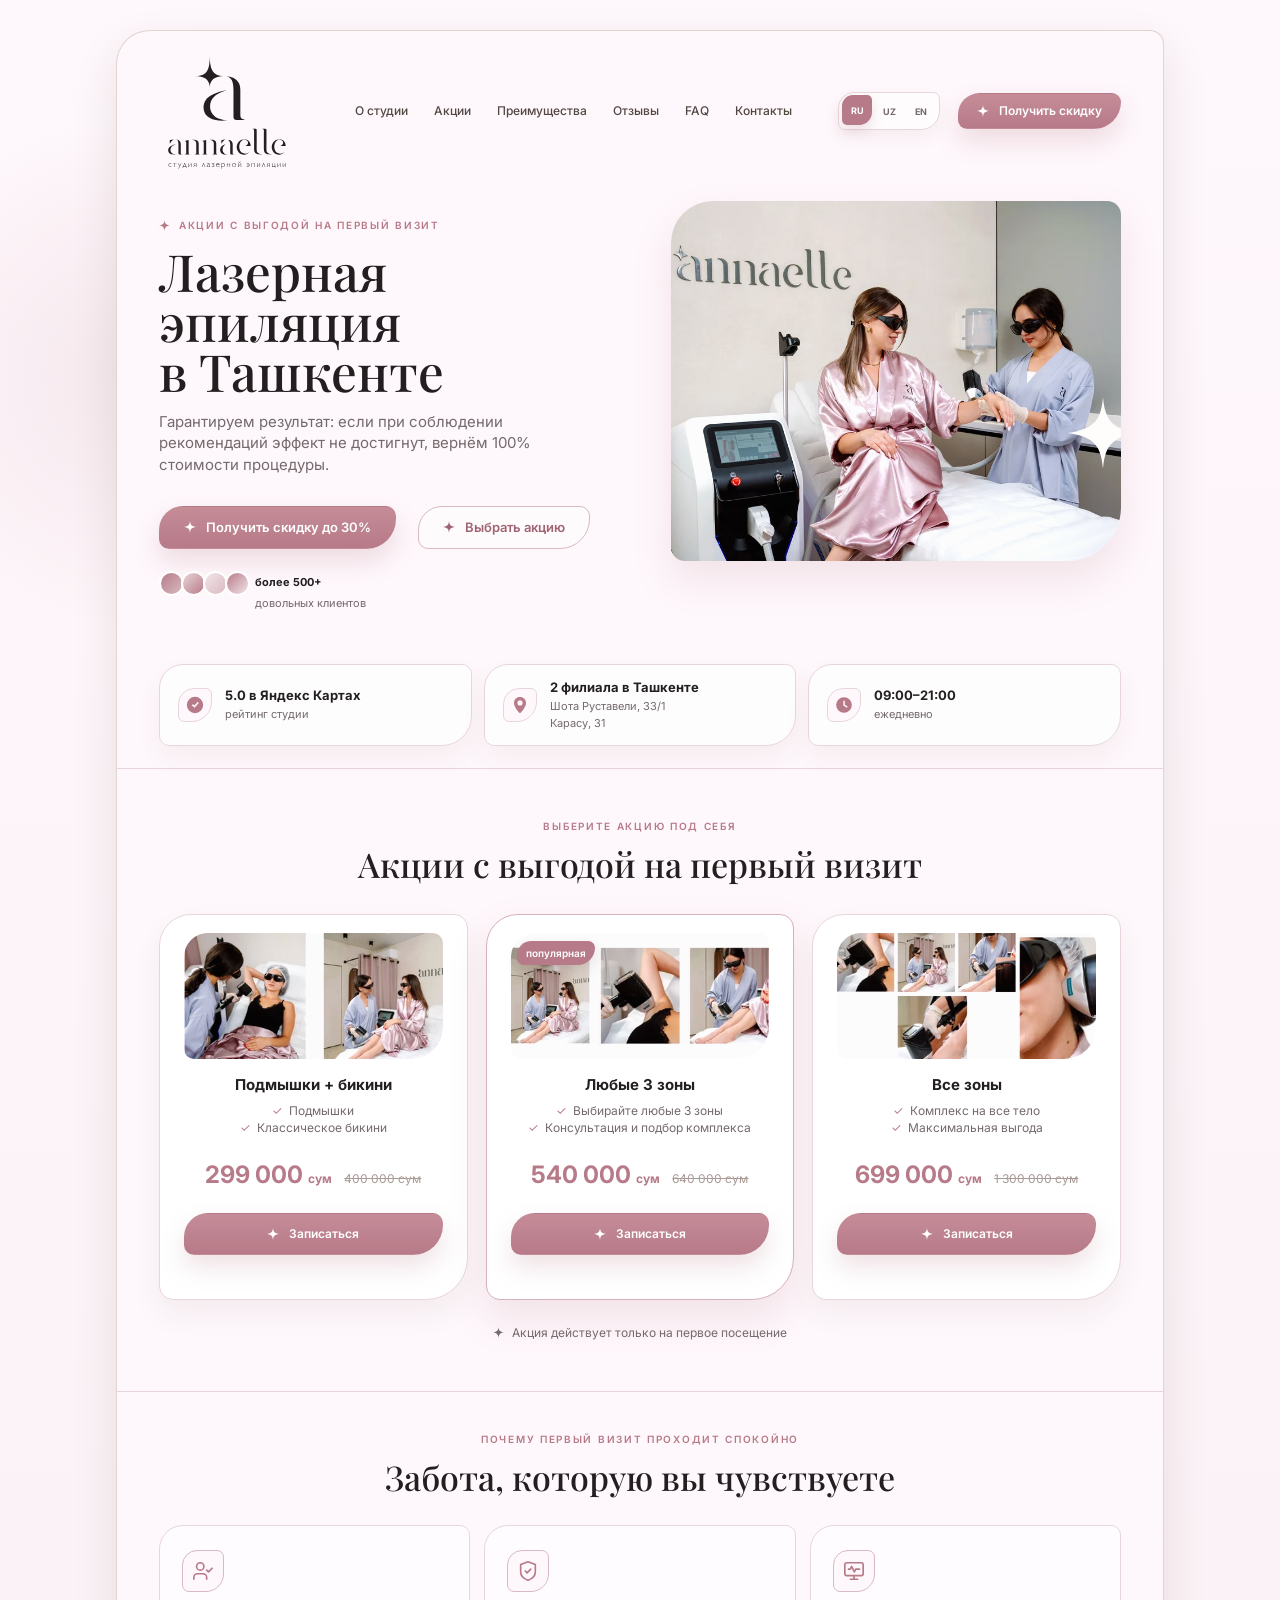
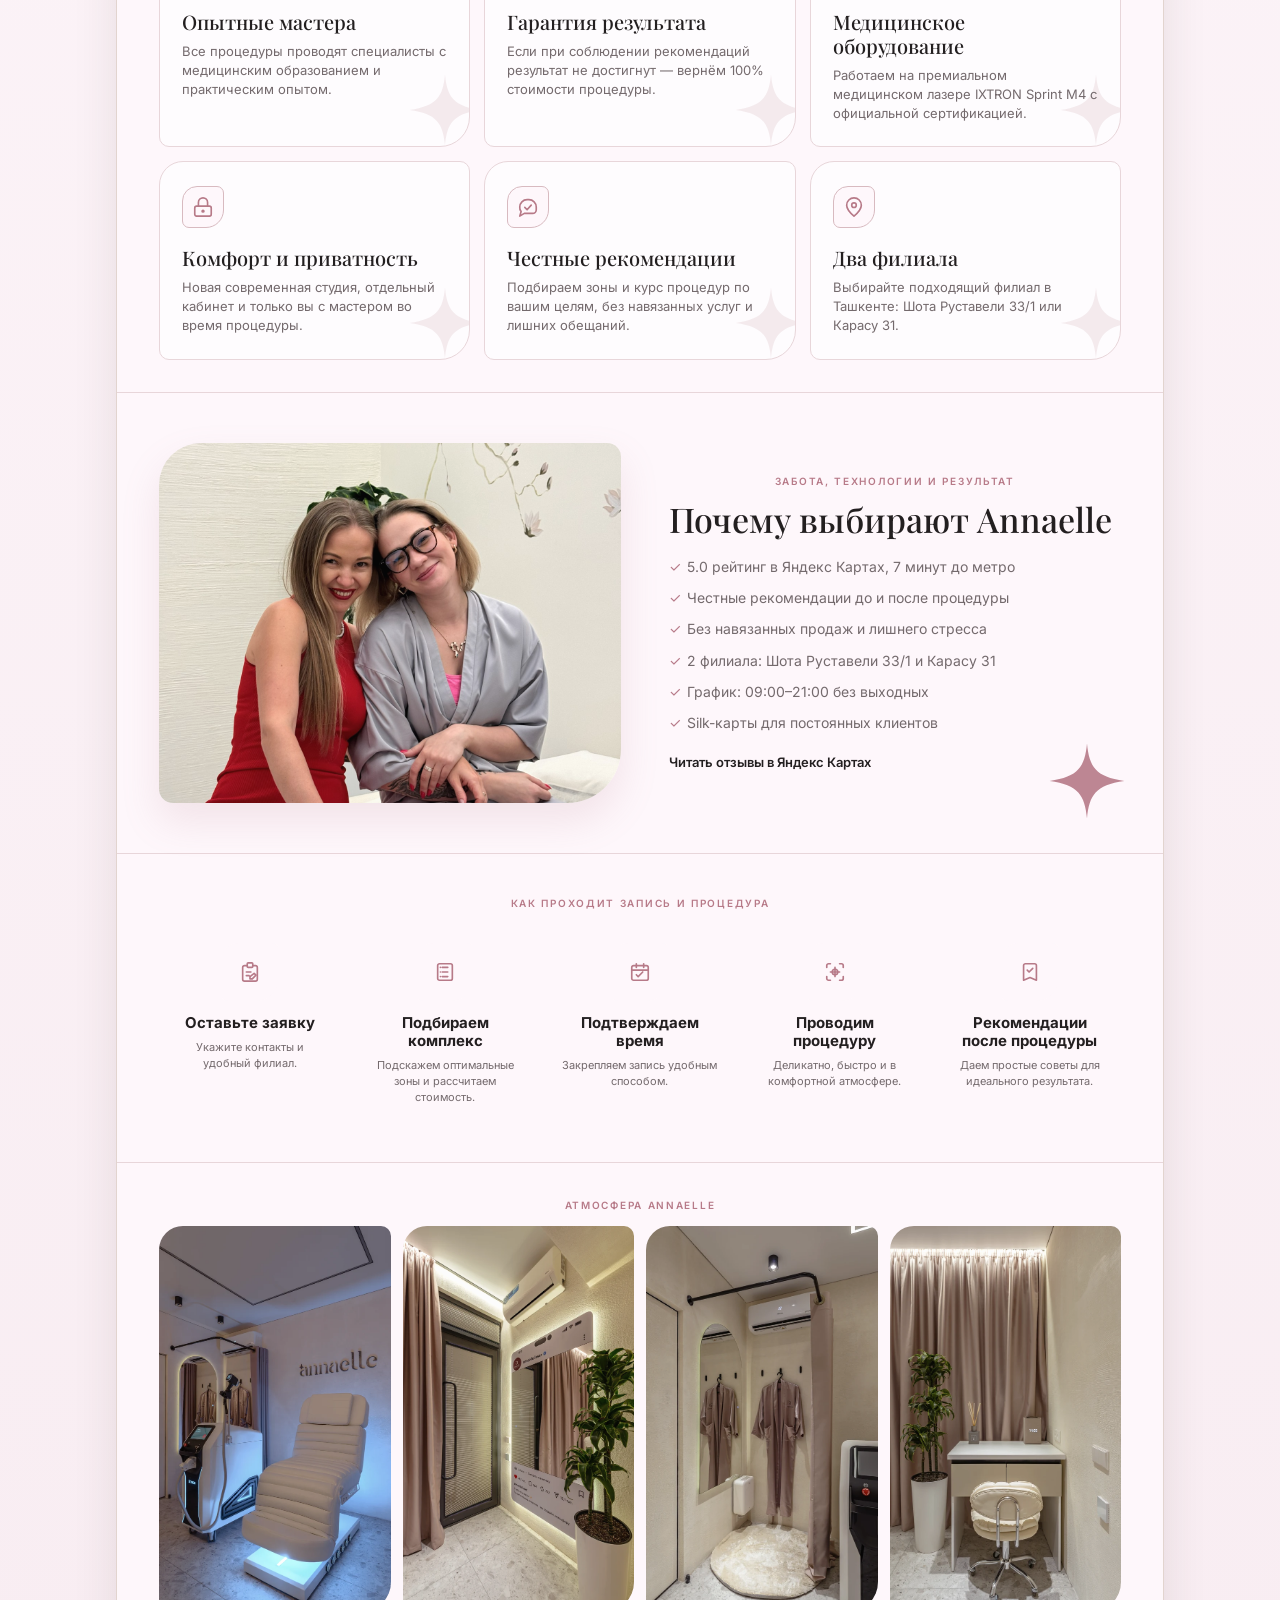
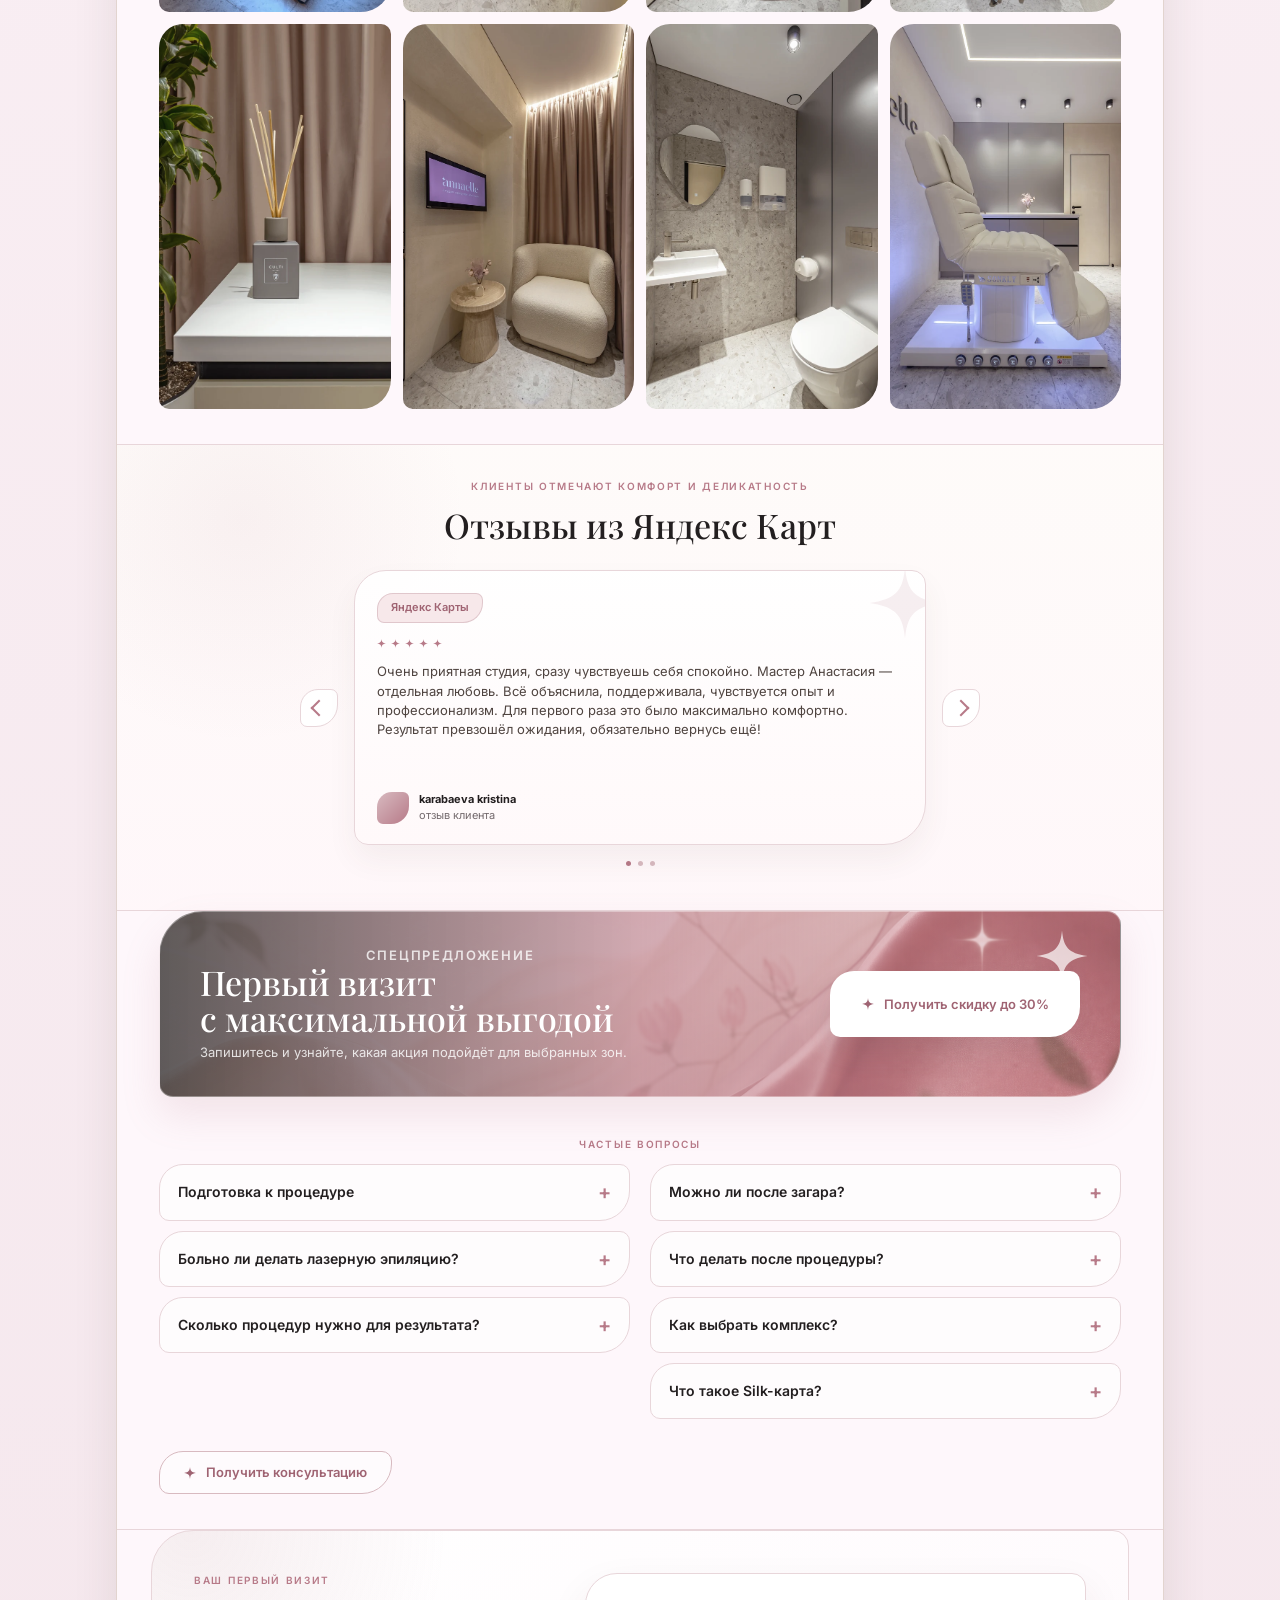
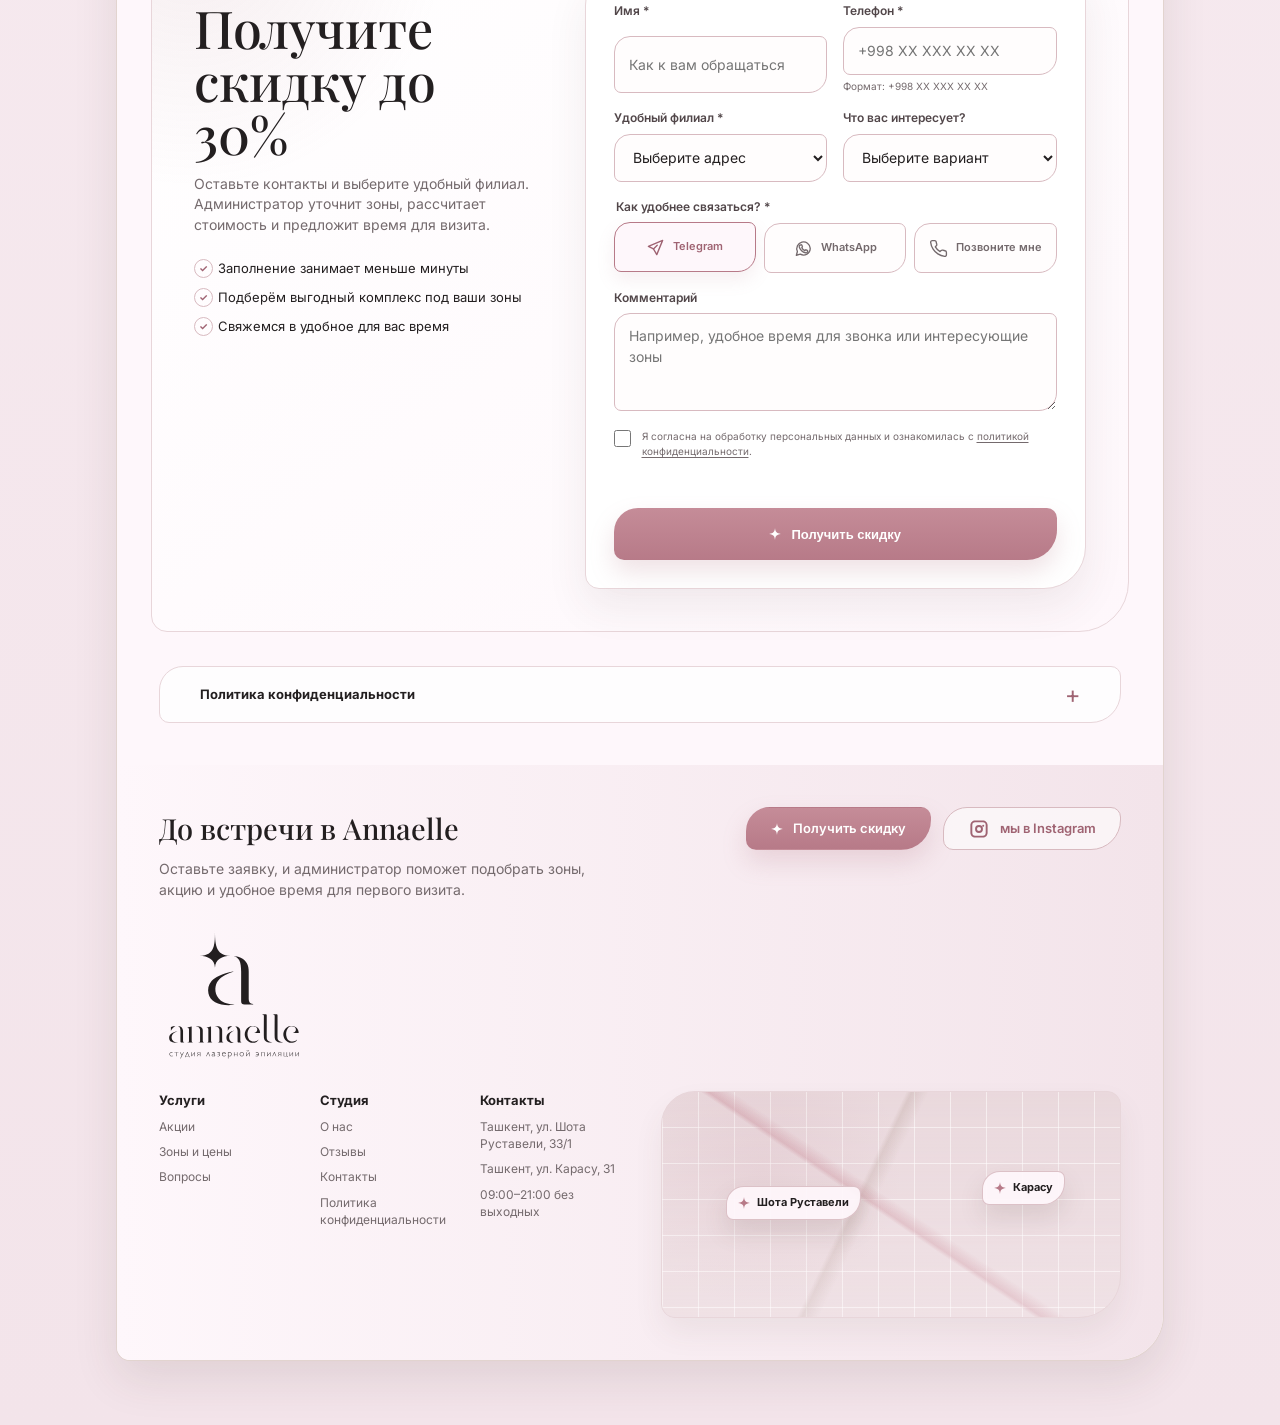
==== index.html @ 5e540bae "Prepare lead form and Meta Pixel integration" ====
<!doctype html>
<html lang="ru">
<head>
  <meta charset="utf-8">
  <meta name="viewport" content="width=device-width, initial-scale=1">
  <title>Лазерная эпиляция в Ташкенте - студия Annaelle</title>
  <meta name="description" content="Лазерная эпиляция в Ташкенте в студии Annaelle. Два филиала, медицинское оборудование, гарантия результата и скидка до 30% на первый визит.">
  <meta name="robots" content="index, follow, max-image-preview:large">
  <meta name="theme-color" content="#fef7fb">
  <link rel="canonical" href="https://annaelle.uz/main">
  <meta property="og:type" content="website">
  <meta property="og:locale" content="ru_RU">
  <meta property="og:site_name" content="Annaelle">
  <meta property="og:title" content="Лазерная эпиляция в Ташкенте - Annaelle">
  <meta property="og:description" content="Студия лазерной эпиляции с гарантией результата. Скидка до 30% на первый визит, два филиала в Ташкенте.">
  <meta property="og:url" content="https://annaelle.uz/main">
  <meta property="og:image" content="https://efilym89.github.io/MGLending/annaelle-work/assets/hero-main-1800.webp">
  <meta name="twitter:card" content="summary_large_image">
  <meta name="twitter:title" content="Лазерная эпиляция в Ташкенте - Annaelle">
  <meta name="twitter:description" content="Скидка до 30% на первый визит в студию Annaelle.">
  <meta name="twitter:image" content="https://efilym89.github.io/MGLending/annaelle-work/assets/hero-main-1800.webp">
  <link rel="icon" href="images/annaelle-logo-brand.png" type="image/png">
  <link rel="preconnect" href="https://fonts.googleapis.com">
  <link rel="preconnect" href="https://fonts.gstatic.com" crossorigin>
  <link rel="preload" href="annaelle-work/assets/hero-main-960.webp" as="image" type="image/webp" fetchpriority="high">
  <link href="https://fonts.googleapis.com/css2?family=Inter:wght@400;500;600;700&family=Playfair+Display:wght@500;600&display=swap" rel="stylesheet">
  <link rel="stylesheet" href="styles.css?v=8">
  <script type="application/ld+json">
  {
    "@context": "https://schema.org",
    "@type": "BeautySalon",
    "name": "Annaelle",
    "url": "https://annaelle.uz/main",
    "image": "https://efilym89.github.io/MGLending/annaelle-work/assets/hero-main-1800.webp",
    "description": "Студия лазерной эпиляции в Ташкенте",
    "priceRange": "299000-699000 UZS",
    "sameAs": [
      "https://www.instagram.com/annaelle.laser",
      "https://yandex.ru/maps/org/annaelle/238400073401/"
    ],
    "department": [
      {
        "@type": "BeautySalon",
        "name": "Annaelle - Шота Руставели",
        "address": {
          "@type": "PostalAddress",
          "streetAddress": "ул. Шота Руставели, 33/1",
          "addressLocality": "Ташкент",
          "addressCountry": "UZ"
        },
        "openingHours": "Mo-Su 09:00-21:00"
      },
      {
        "@type": "BeautySalon",
        "name": "Annaelle - Карасу",
        "address": {
          "@type": "PostalAddress",
          "streetAddress": "ул. Карасу, 31",
          "addressLocality": "Ташкент",
          "addressCountry": "UZ"
        },
        "openingHours": "Mo-Su 09:00-21:00"
      }
    ]
  }
  </script>
</head>
<body>
  <!-- Meta Pixel Code -->
  <script>
  !function(f,b,e,v,n,t,s)
  {if(f.fbq)return;n=f.fbq=function(){n.callMethod?
  n.callMethod.apply(n,arguments):n.queue.push(arguments)};
  if(!f._fbq)f._fbq=n;n.push=n;n.loaded=!0;n.version='2.0';
  n.queue=[];t=b.createElement(e);t.async=!0;
  t.src=v;s=b.getElementsByTagName(e)[0];
  s.parentNode.insertBefore(t,s)}(window, document,'script',
  'https://connect.facebook.net/en_US/fbevents.js');
  fbq('init', '2079040289653796');
  fbq('track', 'PageView');
  </script>
  <noscript><img height="1" width="1" style="display:none"
  src="https://www.facebook.com/tr?id=2079040289653796&ev=PageView&noscript=1"
  alt=""
  ></noscript>
  <!-- End Meta Pixel Code -->

  <main class="page-shell">
    <section class="landing-card">
      <header class="site-header">
        <a class="brand" href="#top" aria-label="Annaelle - начало страницы">
          <img class="brand-logo" src="images/annaelle-logo-mark.svg" alt="Annaelle, студия лазерной эпиляции" width="298" height="267">
        </a>
        <nav class="main-nav" aria-label="Основная навигация">
          <a href="#about">О студии</a>
          <a href="#packages">Акции</a>
          <a href="#benefits">Преимущества</a>
          <a href="#reviews">Отзывы</a>
          <a href="#faq">FAQ</a>
          <a href="#contacts">Контакты</a>
        </nav>
        <div class="language-switch" role="group" aria-label="Выбор языка">
          <button type="button" class="is-active" data-lang="ru" aria-pressed="true" title="Русский">RU</button>
          <button type="button" data-lang="uz" aria-pressed="false" title="O'zbekcha">UZ</button>
          <button type="button" data-lang="en" aria-pressed="false" title="English">EN</button>
        </div>
        <a class="btn btn-small btn-filled" href="#lead-form">
          <span class="brand-star" aria-hidden="true"></span>
          <span>Получить скидку</span>
        </a>
        <button class="menu-toggle" type="button" aria-label="Открыть меню" aria-expanded="false">
          <span></span>
          <span></span>
        </button>
      </header>

      <section class="hero" id="top">
        <div class="hero-copy">
          <p class="eyebrow">акции с выгодой на первый визит</p>
          <h1>
            <span>Лазерная<span class="mobile-break"><br></span> эпиляция</span>
            <span class="desktop-title-line">в Ташкенте</span>
            <span class="mobile-title-line">в Ташкенте</span>
          </h1>
          <p class="hero-text">Гарантируем результат: если при соблюдении рекомендаций эффект не достигнут, вернём 100% стоимости процедуры.</p>
          <div class="hero-action">
            <a class="btn btn-filled" href="#lead-form">
              <span class="brand-star" aria-hidden="true"></span>
              <span>Получить скидку до 30%</span>
            </a>
            <a class="btn btn-outline" href="#packages">
              <span class="brand-star" aria-hidden="true"></span>
              <span>Выбрать акцию</span>
            </a>
            <div class="social-proof" aria-label="Более 500 довольных клиентов">
              <span class="avatar avatar-1"></span>
              <span class="avatar avatar-2"></span>
              <span class="avatar avatar-3"></span>
              <span class="avatar avatar-4"></span>
              <strong>более 500+</strong>
              <span>довольных клиентов</span>
            </div>
          </div>
        </div>
        <div class="hero-media">
          <img src="annaelle-work/assets/hero-main-960.webp" srcset="annaelle-work/assets/hero-main-960.webp 960w, annaelle-work/assets/hero-main-1800.webp 1800w" sizes="(max-width: 680px) calc(100vw - 56px), 450px" alt="Процедура лазерной эпиляции в студии Annaelle" width="1800" height="1200" fetchpriority="high" decoding="async">
          <span class="sparkle sparkle-big" aria-hidden="true"></span>
        </div>
        <div class="info-strip" aria-label="Ключевая информация">
          <article>
            <span class="mini-icon"><span class="icon icon-rating" aria-hidden="true"></span></span>
            <div>
              <strong>5.0 в Яндекс Картах</strong>
              <small>рейтинг студии</small>
            </div>
          </article>
          <article>
            <span class="mini-icon"><span class="icon icon-location" aria-hidden="true"></span></span>
            <div>
              <strong>2 филиала в Ташкенте</strong>
              <small class="address-stack"><span>Шота Руставели, 33/1</span><span>Карасу, 31</span></small>
            </div>
          </article>
          <article>
            <span class="mini-icon"><span class="icon icon-time" aria-hidden="true"></span></span>
            <div>
              <strong>09:00–21:00</strong>
              <small>ежедневно</small>
            </div>
          </article>
        </div>
      </section>

      <section class="section section-packages" id="packages">
        <p class="section-kicker">выберите акцию под себя</p>
        <h2>Акции с выгодой на первый визит</h2>
        <div class="package-grid">
          <article class="package-card">
            <img class="package-photo" src="images/offer-new-1-760.webp" srcset="images/offer-new-1-380.webp 380w, images/offer-new-1-760.webp 760w" sizes="(max-width: 680px) calc(100vw - 74px), 300px" alt="Лазерная эпиляция подмышек и бикини в Annaelle" width="760" height="440" loading="lazy" decoding="async">
            <h3>Подмышки + бикини</h3>
            <ul>
              <li>Подмышки</li>
              <li>Классическое бикини</li>
            </ul>
            <div class="price-row">
              <strong>299 000 <span>сум</span></strong>
              <del>400 000 сум</del>
            </div>
            <a class="btn btn-filled" href="#lead-form"><span class="brand-star" aria-hidden="true"></span>Записаться</a>
          </article>
          <article class="package-card featured">
            <span class="badge">популярная</span>
            <img class="package-photo" src="images/offer-new-2-760.webp" srcset="images/offer-new-2-380.webp 380w, images/offer-new-2-760.webp 760w" sizes="(max-width: 680px) calc(100vw - 74px), 300px" alt="Лазерная эпиляция любых трёх зон в Annaelle" width="760" height="440" loading="lazy" decoding="async">
            <h3>Любые 3 зоны</h3>
            <ul>
              <li>Выбирайте любые 3 зоны</li>
              <li>Консультация и подбор комплекса</li>
            </ul>
            <div class="price-row">
              <strong>540 000 <span>сум</span></strong>
              <del>640 000 сум</del>
            </div>
            <a class="btn btn-filled" href="#lead-form"><span class="brand-star" aria-hidden="true"></span>Записаться</a>
          </article>
          <article class="package-card">
            <img class="package-photo" src="images/offer-new-3-760.webp" srcset="images/offer-new-3-380.webp 380w, images/offer-new-3-760.webp 760w" sizes="(max-width: 680px) calc(100vw - 74px), 300px" alt="Лазерная эпиляция всех зон в Annaelle" width="760" height="440" loading="lazy" decoding="async">
            <h3>Все зоны</h3>
            <ul>
              <li>Комплекс на все тело</li>
              <li>Максимальная выгода</li>
            </ul>
            <div class="price-row">
              <strong>699 000 <span>сум</span></strong>
              <del>1 300 000 сум</del>
            </div>
            <a class="btn btn-filled" href="#lead-form"><span class="brand-star" aria-hidden="true"></span>Записаться</a>
          </article>
        </div>
        <p class="note">Акция действует только на первое посещение</p>
      </section>

      <section class="section benefits" id="benefits">
        <p class="section-kicker">почему первый визит проходит спокойно</p>
        <h2>Забота, которую вы чувствуете</h2>
        <div class="value-grid">
          <article class="value-card">
            <span><svg class="semantic-icon" viewBox="0 0 24 24" aria-hidden="true"><path d="M16 21v-2a4 4 0 0 0-4-4H6a4 4 0 0 0-4 4v2"></path><circle cx="9" cy="7" r="4"></circle><path d="m16 11 2 2 4-4"></path></svg></span>
            <h3>Опытные мастера</h3>
            <p>Все процедуры проводят специалисты с медицинским образованием и практическим опытом.</p>
          </article>
          <article class="value-card">
            <span><svg class="semantic-icon" viewBox="0 0 24 24" aria-hidden="true"><path d="M20 13c0 5-3.5 7.5-8 9-4.5-1.5-8-4-8-9V5l8-3 8 3v8Z"></path><path d="m9 12 2 2 4-4"></path></svg></span>
            <h3>Гарантия результата</h3>
            <p>Если при соблюдении рекомендаций результат не достигнут — вернём 100% стоимости процедуры.</p>
          </article>
          <article class="value-card">
            <span><svg class="semantic-icon" viewBox="0 0 24 24" aria-hidden="true"><rect width="20" height="14" x="2" y="3" rx="2"></rect><path d="M8 21h8M12 17v4M6 10h2l1.4-3 3 6 1.5-3H18"></path></svg></span>
            <h3>Медицинское оборудование</h3>
            <p>Работаем на премиальном медицинском лазере IXTRON Sprint M4 с официальной сертификацией.</p>
          </article>
          <article class="value-card">
            <span><svg class="semantic-icon" viewBox="0 0 24 24" aria-hidden="true"><rect width="18" height="11" x="3" y="11" rx="2"></rect><path d="M7 11V7a5 5 0 0 1 10 0v4"></path><circle cx="12" cy="16.5" r="1"></circle></svg></span>
            <h3>Комфорт и приватность</h3>
            <p>Новая современная студия, отдельный кабинет и только вы с мастером во время процедуры.</p>
          </article>
          <article class="value-card">
            <span><svg class="semantic-icon" viewBox="0 0 24 24" aria-hidden="true"><path d="M21 15a4 4 0 0 1-4 4H8l-5 3 1.5-5A7 7 0 0 1 3 12a8 8 0 0 1 8-8h2a8 8 0 0 1 8 8v3Z"></path><path d="M8.5 12.5 11 15l4.5-5"></path></svg></span>
            <h3>Честные рекомендации</h3>
            <p>Подбираем зоны и курс процедур по вашим целям, без навязанных услуг и лишних обещаний.</p>
          </article>
          <article class="value-card">
            <span><svg class="semantic-icon" viewBox="0 0 24 24" aria-hidden="true"><path d="M20 10c0 5-8 12-8 12S4 15 4 10a8 8 0 1 1 16 0Z"></path><circle cx="12" cy="10" r="2.5"></circle></svg></span>
            <h3>Два филиала</h3>
            <p>Выбирайте подходящий филиал в Ташкенте: Шота Руставели 33/1 или Карасу 31.</p>
          </article>
        </div>
      </section>

      <section class="section about" id="about">
        <div class="about-media">
          <img src="images/studio-new-1518.jpg" alt="Специалист Annaelle общается с клиенткой после процедуры" width="1350" height="1800" loading="lazy" decoding="async">
        </div>
        <div class="about-copy">
          <p class="section-kicker">забота, технологии и результат</p>
          <h2>Почему выбирают Annaelle</h2>
          <ul class="check-list">
            <li>5.0 рейтинг в Яндекс Картах, 7 минут до метро</li>
            <li>Честные рекомендации до и после процедуры</li>
            <li>Без навязанных продаж и лишнего стресса</li>
            <li>2 филиала: Шота Руставели 33/1 и Карасу 31</li>
            <li>График: 09:00–21:00 без выходных</li>
            <li>Silk-карты для постоянных клиентов</li>
          </ul>
          <a class="text-link" href="https://yandex.ru/maps/org/annaelle/238400073401/reviews/" target="_blank" rel="noreferrer">Читать отзывы в Яндекс Картах</a>
        </div>
        <span class="sparkle sparkle-side" aria-hidden="true"></span>
      </section>

      <section class="section process">
        <p class="section-kicker">как проходит запись и процедура</p>
        <div class="steps-grid">
          <article>
            <span><svg class="semantic-icon" viewBox="0 0 24 24" aria-hidden="true"><path d="M9 5H6a2 2 0 0 0-2 2v13a2 2 0 0 0 2 2h12a2 2 0 0 0 2-2V7a2 2 0 0 0-2-2h-3"></path><rect x="9" y="2" width="6" height="5" rx="1"></rect><path d="M8 12h5M8 16h3M16.5 13.5l2 2-4 4H12v-2.5l4.5-3.5Z"></path></svg></span>
            <h3>Оставьте заявку</h3>
            <p>Укажите контакты и удобный филиал.</p>
          </article>
          <article>
            <span><svg class="semantic-icon" viewBox="0 0 24 24" aria-hidden="true"><rect x="4" y="3" width="16" height="18" rx="2"></rect><path d="M9 7h6M9 12h6M9 17h6M7 7h.01M7 12h.01M7 17h.01"></path></svg></span>
            <h3>Подбираем комплекс</h3>
            <p>Подскажем оптимальные зоны и рассчитаем стоимость.</p>
          </article>
          <article>
            <span><svg class="semantic-icon" viewBox="0 0 24 24" aria-hidden="true"><rect x="3" y="5" width="18" height="16" rx="2"></rect><path d="M16 3v4M8 3v4M3 10h18M8 15l2 2 5-5"></path></svg></span>
            <h3>Подтверждаем время</h3>
            <p>Закрепляем запись удобным способом.</p>
          </article>
          <article>
            <span><svg class="semantic-icon" viewBox="0 0 24 24" aria-hidden="true"><path d="M3 7V5a2 2 0 0 1 2-2h2M17 3h2a2 2 0 0 1 2 2v2M21 17v2a2 2 0 0 1-2 2h-2M7 21H5a2 2 0 0 1-2-2v-2"></path><path d="M7 12h10M12 7v10"></path><circle cx="12" cy="12" r="3"></circle></svg></span>
            <h3>Проводим процедуру</h3>
            <p>Деликатно, быстро и в комфортной атмосфере.</p>
          </article>
          <article>
            <span><svg class="semantic-icon" viewBox="0 0 24 24" aria-hidden="true"><path d="M7 3h10a2 2 0 0 1 2 2v16l-7-3-7 3V5a2 2 0 0 1 2-2Z"></path><path d="m9 10 2 2 4-4"></path></svg></span>
            <h3>Рекомендации после процедуры</h3>
            <p>Даем простые советы для идеального результата.</p>
          </article>
        </div>
      </section>

      <section class="section gallery" aria-labelledby="gallery-title">
        <p class="section-kicker" id="gallery-title">Атмосфера Annaelle</p>
        <div class="gallery-grid">
          <img src="annaelle-work/assets/gallery-img_1861-640.webp" srcset="annaelle-work/assets/gallery-img_1861-640.webp 640w, annaelle-work/assets/gallery-img_1861-1200.webp 1200w" sizes="(max-width: 680px) 72vw, (max-width: 980px) 30vw, 230px" alt="Кабинет Annaelle с медицинским лазером IXTRON" width="1200" height="2000" loading="lazy" decoding="async">
          <img src="annaelle-work/assets/gallery-img_1864-640.webp" srcset="annaelle-work/assets/gallery-img_1864-640.webp 640w, annaelle-work/assets/gallery-img_1864-1200.webp 1200w" sizes="(max-width: 680px) 72vw, (max-width: 980px) 30vw, 230px" alt="Интерьер филиала Annaelle" width="1200" height="2000" loading="lazy" decoding="async">
          <img src="annaelle-work/assets/gallery-img_1855-640.webp" srcset="annaelle-work/assets/gallery-img_1855-640.webp 640w, annaelle-work/assets/gallery-img_1855-1200.webp 1200w" sizes="(max-width: 680px) 72vw, (max-width: 980px) 30vw, 230px" alt="Фирменные халаты и интерьер кабинета Annaelle" width="1200" height="2000" loading="lazy" decoding="async">
          <img src="annaelle-work/assets/gallery-img_1857-640.webp" srcset="annaelle-work/assets/gallery-img_1857-640.webp 640w, annaelle-work/assets/gallery-img_1857-1200.webp 1200w" sizes="(max-width: 680px) 72vw, (max-width: 980px) 30vw, 230px" alt="Уютная зона кабинета Annaelle" width="1200" height="2000" loading="lazy" decoding="async">
          <img src="annaelle-work/assets/gallery-img_1858-640.webp" srcset="annaelle-work/assets/gallery-img_1858-640.webp 640w, annaelle-work/assets/gallery-img_1858-1200.webp 1200w" sizes="(max-width: 680px) 72vw, (max-width: 980px) 30vw, 230px" alt="Аромадиффузор в интерьере Annaelle" width="1200" height="2000" loading="lazy" decoding="async">
          <img src="annaelle-work/assets/gallery-img_1863-640.webp" srcset="annaelle-work/assets/gallery-img_1863-640.webp 640w, annaelle-work/assets/gallery-img_1863-1200.webp 1200w" sizes="(max-width: 680px) 72vw, (max-width: 980px) 30vw, 230px" alt="Зона отдыха в филиале Annaelle" width="1200" height="2000" loading="lazy" decoding="async">
          <img src="annaelle-work/assets/gallery-800_8787-hdr-640.webp" srcset="annaelle-work/assets/gallery-800_8787-hdr-640.webp 640w, annaelle-work/assets/gallery-800_8787-hdr-1200.webp 1200w" sizes="(max-width: 680px) 72vw, (max-width: 980px) 30vw, 230px" alt="Интерьер санузла в филиале Annaelle" width="1200" height="2000" loading="lazy" decoding="async">
          <img src="annaelle-work/assets/gallery-800_9029-hdr-640.webp" srcset="annaelle-work/assets/gallery-800_9029-hdr-640.webp 640w, annaelle-work/assets/gallery-800_9029-hdr-1200.webp 1200w" sizes="(max-width: 680px) 72vw, (max-width: 980px) 30vw, 230px" alt="Интерьер процедурного кабинета Annaelle" width="1200" height="2000" loading="lazy" decoding="async">
        </div>
      </section>

      <section class="section reviews" id="reviews">
        <p class="section-kicker">клиенты отмечают комфорт и деликатность</p>
        <h2>Отзывы из Яндекс Карт</h2>
        <div class="review-row">
          <button class="round-btn review-prev" type="button" aria-label="Предыдущий отзыв"></button>
          <article class="review-card is-active">
            <div class="review-source">Яндекс Карты</div>
            <div class="stars" aria-label="5 из 5"><span></span><span></span><span></span><span></span><span></span></div>
            <p>Очень приятная студия, сразу чувствуешь себя спокойно. Мастер Анастасия — отдельная любовь. Всё объяснила, поддерживала, чувствуется опыт и профессионализм. Для первого раза это было максимально комфортно. Результат превзошёл ожидания, обязательно вернусь ещё!</p>
            <div class="review-author">
              <span></span>
              <div><strong>karabaeva kristina</strong><small>отзыв клиента</small></div>
            </div>
          </article>
          <article class="review-card" aria-hidden="true">
            <div class="review-source">Яндекс Карты</div>
            <div class="stars" aria-label="5 из 5"><span></span><span></span><span></span><span></span><span></span></div>
            <p>Отличная студия. Профессиональный и вежливый персонал, приятная атмосфера.</p>
            <div class="review-author">
              <span></span>
              <div><strong>София Саттарова</strong><small>отзыв клиента</small></div>
            </div>
          </article>
          <article class="review-card" aria-hidden="true">
            <div class="review-source">Яндекс Карты</div>
            <div class="stars" aria-label="5 из 5"><span></span><span></span><span></span><span></span><span></span></div>
            <p>Не пожалела, что доверила свою первую процедуру лазера именно этой студии. Мастер Нилюфар была очень вежлива, аккуратна и делала всё ради комфорта клиента.</p>
            <div class="review-author">
              <span></span>
              <div><strong>Жулдыз Калекешова</strong><small>отзыв клиента</small></div>
            </div>
          </article>
          <button class="round-btn review-next" type="button" aria-label="Следующий отзыв"></button>
        </div>
        <div class="dots" aria-hidden="true"><span></span><span></span><span></span></div>
      </section>

      <section class="cta-band">
        <div>
          <p class="section-kicker">спецпредложение</p>
          <h2>Первый визит<br>с максимальной выгодой</h2>
          <p>Запишитесь и узнайте, какая акция подойдёт для выбранных зон.</p>
        </div>
        <a class="btn btn-light" href="#lead-form">
          <span class="brand-star" aria-hidden="true"></span>
          <span>Получить скидку до 30%</span>
        </a>
        <span class="sparkle cta-sparkle" aria-hidden="true"></span>
      </section>

      <section class="section faq" id="faq">
        <p class="section-kicker">частые вопросы</p>
        <div class="faq-grid">
          <div>
            <details>
              <summary>Подготовка к процедуре</summary>
              <p>За 24 часа до визита нужно аккуратно побрить выбранные зоны и не использовать агрессивные средства.</p>
            </details>
            <details>
              <summary>Больно ли делать лазерную эпиляцию?</summary>
              <p>Ощущения индивидуальны, но процедура проходит с охлаждением и обычно переносится комфортно.</p>
            </details>
            <details>
              <summary>Сколько процедур нужно для результата?</summary>
              <p>В среднем курс состоит из 6–8 посещений, точные рекомендации мастер дает после консультации.</p>
            </details>
          </div>
          <div>
            <details>
              <summary>Можно ли после загара?</summary>
              <p>После активного загара лучше выдержать паузу. Мастер подскажет безопасный интервал.</p>
            </details>
            <details>
              <summary>Что делать после процедуры?</summary>
              <p>Избегайте перегрева, активного солнца и раздражающих средств в первые дни.</p>
            </details>
            <details>
              <summary>Как выбрать комплекс?</summary>
              <p>Оставьте заявку ниже: мы уточним зоны и подберём самый выгодный вариант.</p>
            </details>
            <details>
              <summary>Что такое Silk-карта?</summary>
              <p>Silk-карта — персональная карта клиента Annaelle. Администратор расскажет об оформлении и доступных привилегиях во время записи или визита.</p>
            </details>
          </div>
        </div>
        <a class="btn btn-outline centered faq-lead" href="#lead-form">
          <span class="brand-star" aria-hidden="true"></span>
          <span>Получить консультацию</span>
        </a>
      </section>

      <section class="application" id="lead-form" aria-labelledby="lead-form-title">
        <div class="application-copy">
          <p class="section-kicker">Ваш первый визит</p>
          <h2 id="lead-form-title">Получите скидку до 30%</h2>
          <p>Оставьте контакты и выберите удобный филиал. Администратор уточнит зоны, рассчитает стоимость и предложит время для визита.</p>
          <ul class="application-points">
            <li>Заполнение занимает меньше минуты</li>
            <li>Подберём выгодный комплекс под ваши зоны</li>
            <li>Свяжемся в удобное для вас время</li>
          </ul>
        </div>
        <form class="application-form" id="client-lead-form" action="" method="post" data-lead-endpoint="" data-min-submit-interval="10" novalidate>
          <div class="form-grid">
            <label class="field">
              <span>Имя *</span>
              <input type="text" name="name" autocomplete="name" required maxlength="80" placeholder="Как к вам обращаться">
            </label>
            <label class="field">
              <span>Телефон *</span>
              <input type="tel" name="phone" autocomplete="tel" inputmode="numeric" required maxlength="17" pattern="\+998 [0-9]{2} [0-9]{3} [0-9]{2} [0-9]{2}" placeholder="+998 XX XXX XX XX" aria-describedby="phone-format" title="Введите номер в формате +998 XX XXX XX XX">
              <small class="field-hint" id="phone-format">Формат: +998 XX XXX XX XX</small>
            </label>
            <label class="field">
              <span>Удобный филиал *</span>
              <select name="studio" required>
                <option value="">Выберите адрес</option>
                <option value="Шота Руставели 33/1">Шота Руставели, 33/1</option>
                <option value="Карасу 31">Карасу, 31</option>
                <option value="Подобрать ближайшую">Помогите выбрать</option>
              </select>
            </label>
            <label class="field">
              <span>Что вас интересует?</span>
              <select name="offer">
                <option value="">Выберите вариант</option>
                <option value="Подмышки + бикини">Подмышки + бикини</option>
                <option value="Любые 3 зоны">Любые 3 зоны</option>
                <option value="Все зоны">Все зоны</option>
                <option value="Нужна консультация">Нужна консультация</option>
              </select>
            </label>
            <fieldset class="contact-method field-full">
              <legend>Как удобнее связаться? *</legend>
              <div class="contact-options">
                <label>
                  <input type="radio" name="contact_method" value="Telegram" checked>
                  <span class="contact-option"><svg viewBox="0 0 24 24" aria-hidden="true"><path d="m21 3-7.4 18-4.2-7.2L3 10.7 21 3Z"></path><path d="m9.4 13.8 4.8-4.6"></path></svg>Telegram</span>
                </label>
                <label>
                  <input type="radio" name="contact_method" value="WhatsApp">
                  <span class="contact-option"><svg viewBox="0 0 24 24" aria-hidden="true"><path d="M20.5 11.7a8.5 8.5 0 0 1-12.6 7.5L3 20.5l1.3-4.7A8.5 8.5 0 1 1 20.5 11.7Z"></path><path d="M8.2 7.7c.3-.4.6-.4.9-.4l.5.1c.2.1.3.4.5.9l.5 1.2c.1.2.1.4 0 .6l-.7.9c.8 1.7 2 2.9 3.8 3.7l.8-.9c.2-.2.4-.2.7-.1l1.6.7c.3.2.5.3.5.6 0 .5-.3 1.5-.8 1.9-.5.5-1.3.7-2.1.5-1.3-.3-3.1-1.1-4.8-2.7-1.4-1.3-2.5-3-2.9-4.4-.3-1-.1-1.9.4-2.5l.1-.1Z"></path></svg>WhatsApp</span>
                </label>
                <label>
                  <input type="radio" name="contact_method" value="Позвоните мне">
                  <span class="contact-option"><svg viewBox="0 0 24 24" aria-hidden="true"><path d="M22 16.9v3a2 2 0 0 1-2.2 2 19.8 19.8 0 0 1-8.6-3.1 19.5 19.5 0 0 1-6-6A19.8 19.8 0 0 1 2.1 4.2 2 2 0 0 1 4.1 2h3a2 2 0 0 1 2 1.7c.1 1 .4 2 .7 2.8a2 2 0 0 1-.5 2.1L8 9.9a16 16 0 0 0 6 6l1.3-1.3a2 2 0 0 1 2.1-.5c.9.3 1.8.6 2.8.7a2 2 0 0 1 1.8 2.1Z"></path></svg>Позвоните мне</span>
                </label>
              </div>
            </fieldset>
            <label class="field field-full">
              <span>Комментарий</span>
              <textarea name="comment" maxlength="300" placeholder="Например, удобное время для звонка или интересующие зоны"></textarea>
            </label>
            <label class="form-trap" aria-hidden="true">
              <span>Не заполняйте это поле</span>
              <input type="text" name="website" tabindex="-1" autocomplete="off">
            </label>
          </div>
          <label class="consent">
            <input type="checkbox" name="consent" required>
            <span>Я согласна на обработку персональных данных и ознакомилась с <a href="#privacy-policy">политикой конфиденциальности</a>.</span>
          </label>
          <p class="form-status" id="form-status" role="alert" aria-live="polite"></p>
          <button class="btn btn-filled" type="submit"><span class="brand-star" aria-hidden="true"></span><span data-submit-label>Получить скидку</span></button>
          <input type="hidden" name="utm_source">
          <input type="hidden" name="utm_medium">
          <input type="hidden" name="utm_campaign">
          <input type="hidden" name="utm_content">
          <input type="hidden" name="utm_term">
          <input type="hidden" name="fbclid">
          <input type="hidden" name="fbp">
          <input type="hidden" name="fbc">
          <input type="hidden" name="landing_url">
          <input type="hidden" name="page_referrer">
          <input type="hidden" name="page_language">
          <input type="hidden" name="submission_id">
          <input type="hidden" name="form_started_at">
        </form>
        <div class="application-success" id="lead-success" role="status" aria-live="polite" tabindex="-1" hidden>
          <span class="success-star brand-star" aria-hidden="true"></span>
          <p class="section-kicker">Заявка отправлена</p>
          <h3>Спасибо!</h3>
          <p>Администратор Annaelle свяжется с вами в ближайшее время и поможет выбрать удобный филиал, зоны и время визита.</p>
          <a class="btn btn-outline" href="#packages"><span class="brand-star" aria-hidden="true"></span><span>Посмотреть акции</span></a>
        </div>
      </section>

      <details class="privacy-policy" id="privacy-policy">
        <summary>Политика конфиденциальности</summary>
        <div class="privacy-policy-copy">
          <h2>Обработка персональных данных</h2>
          <p>Оставляя заявку на сайте Annaelle, вы добровольно передаёте имя, номер телефона, выбранный филиал, интересующую услугу, предпочтительный способ связи и комментарий.</p>
          <p>Эти данные используются только для обработки заявки, записи на процедуру, обратной связи и оценки эффективности рекламных источников. Доступ к данным получают сотрудники Annaelle и подключённые сервисы учёта заявок в объёме, необходимом для работы.</p>
          <p>Мы не передаём в рекламные системы сведения о здоровье, противопоказаниях, беременности, лекарствах, состоянии кожи или текст вашего обращения.</p>
          <p>Вы можете отозвать согласие или запросить уточнение и удаление данных, написав в Telegram <a href="https://telegram.me/annaellelaser" target="_blank" rel="noreferrer">@annaellelaser</a>.</p>
        </div>
      </details>

      <footer class="footer" id="contacts">
        <div class="footer-copy">
          <h2>До встречи в Annaelle</h2>
          <p>Оставьте заявку, и администратор поможет подобрать зоны, акцию и удобное время для первого визита.</p>
          <a class="brand footer-brand" href="#top" aria-label="Annaelle - начало страницы">
            <img class="brand-logo" src="images/annaelle-logo-mark.svg" alt="Annaelle" width="298" height="267" loading="lazy" decoding="async">
          </a>
        </div>
        <div class="footer-actions">
          <a class="btn btn-filled" href="#lead-form"><span class="brand-star" aria-hidden="true"></span>Получить скидку</a>
          <a class="btn btn-outline btn-instagram" href="https://www.instagram.com/annaelle.laser" target="_blank" rel="noreferrer" aria-label="Instagram annaelle.laser"><span class="instagram-icon" aria-hidden="true"></span><span>мы в Instagram</span></a>
        </div>
        <div class="footer-links">
          <div><strong>Услуги</strong><a href="#packages">Акции</a><a href="#packages">Зоны и цены</a><a href="#faq">Вопросы</a></div>
          <div><strong>Студия</strong><a href="#about">О нас</a><a href="#reviews">Отзывы</a><a href="#contacts">Контакты</a><a href="#privacy-policy">Политика конфиденциальности</a></div>
          <div><strong>Контакты</strong><a href="https://yandex.ru/maps/?text=Annaelle%20%D0%A8%D0%BE%D1%82%D0%B0%20%D0%A0%D1%83%D1%81%D1%82%D0%B0%D0%B2%D0%B5%D0%BB%D0%B8%2033%2F1%20%D0%A2%D0%B0%D1%88%D0%BA%D0%B5%D0%BD%D1%82" target="_blank" rel="noreferrer">Ташкент, ул. Шота Руставели, 33/1</a><a href="https://yandex.ru/maps/?text=Annaelle%20%D0%9A%D0%B0%D1%80%D0%B0%D1%81%D1%83%2031%20%D0%A2%D0%B0%D1%88%D0%BA%D0%B5%D0%BD%D1%82" target="_blank" rel="noreferrer">Ташкент, ул. Карасу, 31</a><span>09:00–21:00 без выходных</span></div>
        </div>
        <div class="map-card" aria-label="Карта расположения">
          <iframe class="map-image" src="https://www.openstreetmap.org/export/embed.html?bbox=69.22%2C41.25%2C69.36%2C41.33&amp;layer=mapnik" title="Карта Ташкента с двумя филиалами Annaelle" loading="lazy" referrerpolicy="no-referrer"></iframe>
          <a class="map-marker map-marker-shota" href="https://yandex.ru/maps/?text=Annaelle%20%D0%A8%D0%BE%D1%82%D0%B0%20%D0%A0%D1%83%D1%81%D1%82%D0%B0%D0%B2%D0%B5%D0%BB%D0%B8%2033%2F1%20%D0%A2%D0%B0%D1%88%D0%BA%D0%B5%D0%BD%D1%82" target="_blank" rel="noreferrer"><span class="brand-star" aria-hidden="true"></span><strong>Шота Руставели</strong></a>
          <a class="map-marker map-marker-karasu" href="https://yandex.ru/maps/?text=Annaelle%20%D0%9A%D0%B0%D1%80%D0%B0%D1%81%D1%83%2031%20%D0%A2%D0%B0%D1%88%D0%BA%D0%B5%D0%BD%D1%82" target="_blank" rel="noreferrer"><span class="brand-star" aria-hidden="true"></span><strong>Карасу</strong></a>
        </div>
      </footer>
    </section>
  </main>

  <a class="btn btn-filled mobile-apply" href="#lead-form"><span class="brand-star" aria-hidden="true"></span>Получить скидку до 30%</a>

  <script src="i18n.js?v=3"></script>
  <script src="script.js?v=9"></script>
</body>
</html>
---- styles.css ----
:root {
  --bg: #f3e4ea;
  --paper: #fef7fb;
  --paper-soft: #f3e4ea;
  --line: #e8d6da;
  --line-strong: #d8bac0;
  --ink: #231f20;
  --muted: #746a6d;
  --soft: #d8bac0;
  --rose: #b77a88;
  --rose-dark: #9f6372;
  --rose-mid: #d8bac0;
  --rose-light: #e8d6da;
  --cream: #fef7fb;
  --shadow: 0 18px 45px rgba(76, 57, 48, 0.11);
  --radius: 8px;
  --leaf-radius: 32px 14px 42px 14px;
  --leaf-radius-sm: 24px 10px 30px 10px;
  --leaf-shadow: 0 18px 38px rgba(183, 122, 136, 0.16);
  --serif: "Playfair Display", Georgia, serif;
  --sans: "Inter", Arial, sans-serif;
  --brand-star: url("images/brand-star.svg");
}

* {
  box-sizing: border-box;
}

html {
  scroll-behavior: smooth;
}

body {
  margin: 0;
  min-width: 320px;
  overflow-x: hidden;
  color: var(--ink);
  background:
    radial-gradient(circle at 11% 6%, rgba(183, 122, 136, 0.12), transparent 16rem),
    linear-gradient(180deg, #fef7fb 0%, #f3e4ea 100%);
  font-family: var(--sans);
  font-size: 14px;
  line-height: 1.45;
}

img {
  display: block;
  max-width: 100%;
}

a {
  color: inherit;
  text-decoration: none;
}

.page-shell {
  width: 100%;
  max-width: 1360px;
  margin: 0 auto;
  padding: 30px 44px 64px;
  overflow: hidden;
}

.landing-card {
  position: relative;
  width: 100%;
  max-width: 1048px;
  margin: 0 auto;
  overflow: hidden;
  background: var(--paper);
  border: 1px solid rgba(221, 206, 200, 0.85);
  border-radius: 34px 14px 46px 14px;
  box-shadow: var(--shadow);
}

.site-header {
  display: grid;
  grid-template-columns: 150px 1fr auto auto;
  gap: 18px;
  align-items: center;
  min-height: 116px;
  padding: 18px 42px 12px;
}

.brand {
  display: block;
  width: 136px;
  line-height: 0;
}

.brand-logo {
  width: 100%;
  height: auto;
  display: block;
}

.main-nav {
  display: flex;
  justify-content: center;
  gap: 26px;
  color: #514642;
  font-size: 12px;
  font-weight: 500;
}

.main-nav a {
  padding: 8px 0;
}

.main-nav a:hover,
.text-link:hover {
  color: var(--rose-dark);
}

.language-switch {
  display: inline-grid;
  grid-template-columns: repeat(3, 30px);
  gap: 2px;
  padding: 3px;
  border: 1px solid var(--line);
  border-radius: 16px 7px 19px 7px;
  background: rgba(255, 255, 255, 0.62);
  box-shadow: 0 8px 18px rgba(91, 66, 58, 0.05);
}

.language-switch button {
  display: grid;
  width: 30px;
  height: 30px;
  padding: 0;
  place-items: center;
  color: var(--muted);
  border: 0;
  border-radius: 11px 5px 13px 5px;
  outline: 0;
  background: transparent;
  font-family: var(--sans);
  font-size: 9px;
  font-weight: 700;
  cursor: pointer;
  transition: color 0.2s ease, background 0.2s ease, box-shadow 0.2s ease, transform 0.2s ease;
}

.language-switch button:hover {
  color: var(--rose-dark);
}

.language-switch button:focus-visible {
  outline: 2px solid var(--rose);
  outline-offset: 2px;
}

.language-switch button.is-active {
  color: #fff;
  background: var(--rose);
  box-shadow: 0 6px 12px rgba(183, 122, 136, 0.22);
  transform: translateY(-1px);
}

.btn {
  display: inline-flex;
  align-items: center;
  justify-content: center;
  gap: 10px;
  min-height: 43px;
  padding: 0 24px;
  border: 1px solid transparent;
  border-radius: var(--leaf-radius-sm);
  font-size: 13px;
  font-weight: 600;
  white-space: nowrap;
  transition: transform 0.2s ease, background 0.2s ease, border-color 0.2s ease;
}

.btn:hover {
  transform: translateY(-1px);
}

.btn-filled {
  color: #fff;
  background: linear-gradient(180deg, #c58c98, var(--rose));
  box-shadow: 0 12px 24px rgba(183, 122, 136, 0.22);
}

.btn-light {
  color: var(--rose-dark);
  background: #fff;
  border-color: rgba(255, 255, 255, 0.5);
  box-shadow: 0 16px 28px rgba(82, 54, 62, 0.12);
}

.btn-outline {
  color: var(--rose-dark);
  background: rgba(255, 255, 255, 0.58);
  border-color: var(--line-strong);
}

.btn-small {
  min-height: 36px;
  padding: 0 18px;
  font-size: 12px;
}

.btn-icon-only {
  width: 52px;
  min-width: 52px;
  padding: 0;
}

.mobile-apply {
  display: none;
}

.page-shell,
.page-shell * {
  color-scheme: light;
}

.page-shell a:not(.btn):not(.map-marker) {
  color: inherit !important;
}

.page-shell .main-nav a {
  color: #514642 !important;
}

.page-shell .btn-filled {
  color: #fff !important;
}

.page-shell .btn-light,
.page-shell .btn-outline {
  color: var(--rose-dark) !important;
}

.btn-instagram {
  min-width: 178px;
  padding-inline: 20px;
}

.brand-star,
.icon,
.instagram-icon {
  display: inline-block;
  flex: 0 0 auto;
  background: currentColor;
}

.brand-star,
.sparkle::before,
.eyebrow::before,
.note::before,
.stars span,
.review-card::after {
  -webkit-mask: var(--brand-star) center / contain no-repeat;
  mask: var(--brand-star) center / contain no-repeat;
  clip-path: none;
}

.brand-star {
  width: 12px;
  height: 18px;
}

.icon {
  width: 20px;
  height: 20px;
}

.icon-rating {
  -webkit-mask: url("data:image/svg+xml,%3Csvg viewBox='0 0 24 24' xmlns='http://www.w3.org/2000/svg'%3E%3Cpath d='M12 2.2a9.8 9.8 0 1 0 0 19.6 9.8 9.8 0 0 0 0-19.6Zm4.6 7.4-5.2 5.6-3.1-3 1.3-1.4 1.8 1.7 3.9-4.3 1.3 1.4Z'/%3E%3C/svg%3E") center / contain no-repeat;
  mask: url("data:image/svg+xml,%3Csvg viewBox='0 0 24 24' xmlns='http://www.w3.org/2000/svg'%3E%3Cpath d='M12 2.2a9.8 9.8 0 1 0 0 19.6 9.8 9.8 0 0 0 0-19.6Zm4.6 7.4-5.2 5.6-3.1-3 1.3-1.4 1.8 1.7 3.9-4.3 1.3 1.4Z'/%3E%3C/svg%3E") center / contain no-repeat;
}

.icon-location {
  -webkit-mask: url("data:image/svg+xml,%3Csvg viewBox='0 0 24 24' xmlns='http://www.w3.org/2000/svg'%3E%3Cpath d='M12 2.4c-4 0-7.2 3.2-7.2 7.1 0 5.1 6.1 11.6 6.4 11.9.4.4 1.2.4 1.6 0 .3-.3 6.4-6.8 6.4-11.9 0-3.9-3.2-7.1-7.2-7.1Zm0 10.1a3 3 0 1 1 0-6.1 3 3 0 0 1 0 6.1Z'/%3E%3C/svg%3E") center / contain no-repeat;
  mask: url("data:image/svg+xml,%3Csvg viewBox='0 0 24 24' xmlns='http://www.w3.org/2000/svg'%3E%3Cpath d='M12 2.4c-4 0-7.2 3.2-7.2 7.1 0 5.1 6.1 11.6 6.4 11.9.4.4 1.2.4 1.6 0 .3-.3 6.4-6.8 6.4-11.9 0-3.9-3.2-7.1-7.2-7.1Zm0 10.1a3 3 0 1 1 0-6.1 3 3 0 0 1 0 6.1Z'/%3E%3C/svg%3E") center / contain no-repeat;
}

.icon-time {
  -webkit-mask: url("data:image/svg+xml,%3Csvg viewBox='0 0 24 24' xmlns='http://www.w3.org/2000/svg'%3E%3Cpath d='M12 2.6a9.4 9.4 0 1 0 0 18.8 9.4 9.4 0 0 0 0-18.8Zm1 9.1 3.4 2-.9 1.5-4.3-2.5V6.8H13v4.9Z'/%3E%3C/svg%3E") center / contain no-repeat;
  mask: url("data:image/svg+xml,%3Csvg viewBox='0 0 24 24' xmlns='http://www.w3.org/2000/svg'%3E%3Cpath d='M12 2.6a9.4 9.4 0 1 0 0 18.8 9.4 9.4 0 0 0 0-18.8Zm1 9.1 3.4 2-.9 1.5-4.3-2.5V6.8H13v4.9Z'/%3E%3C/svg%3E") center / contain no-repeat;
}

.icon-heart {
  -webkit-mask: url("data:image/svg+xml,%3Csvg viewBox='0 0 24 24' xmlns='http://www.w3.org/2000/svg'%3E%3Cpath d='M12 20.7S3.8 15.8 3.8 9.3c0-3 2.2-5.1 4.9-5.1 1.6 0 2.7.7 3.3 1.7.6-1 1.8-1.7 3.3-1.7 2.7 0 4.9 2.1 4.9 5.1 0 6.5-8.2 11.4-8.2 11.4Z'/%3E%3C/svg%3E") center / contain no-repeat;
  mask: url("data:image/svg+xml,%3Csvg viewBox='0 0 24 24' xmlns='http://www.w3.org/2000/svg'%3E%3Cpath d='M12 20.7S3.8 15.8 3.8 9.3c0-3 2.2-5.1 4.9-5.1 1.6 0 2.7.7 3.3 1.7.6-1 1.8-1.7 3.3-1.7 2.7 0 4.9 2.1 4.9 5.1 0 6.5-8.2 11.4-8.2 11.4Z'/%3E%3C/svg%3E") center / contain no-repeat;
}

.icon-expert {
  -webkit-mask: url("data:image/svg+xml,%3Csvg viewBox='0 0 24 24' xmlns='http://www.w3.org/2000/svg' fill='none' stroke='black' stroke-width='1.8' stroke-linecap='round' stroke-linejoin='round'%3E%3Cpath d='M16 21v-2a4 4 0 0 0-4-4H6a4 4 0 0 0-4 4v2'/%3E%3Ccircle cx='9' cy='7' r='4'/%3E%3Cpath d='m16 11 2 2 4-4'/%3E%3C/svg%3E") center / contain no-repeat;
  mask: url("data:image/svg+xml,%3Csvg viewBox='0 0 24 24' xmlns='http://www.w3.org/2000/svg' fill='none' stroke='black' stroke-width='1.8' stroke-linecap='round' stroke-linejoin='round'%3E%3Cpath d='M16 21v-2a4 4 0 0 0-4-4H6a4 4 0 0 0-4 4v2'/%3E%3Ccircle cx='9' cy='7' r='4'/%3E%3Cpath d='m16 11 2 2 4-4'/%3E%3C/svg%3E") center / contain no-repeat;
}

.icon-guarantee {
  -webkit-mask: url("data:image/svg+xml,%3Csvg viewBox='0 0 24 24' xmlns='http://www.w3.org/2000/svg' fill='none' stroke='black' stroke-width='1.8' stroke-linecap='round' stroke-linejoin='round'%3E%3Cpath d='M20 13c0 5-3.5 7.5-8 9-4.5-1.5-8-4-8-9V5l8-3 8 3v8Z'/%3E%3Cpath d='m9 12 2 2 4-4'/%3E%3C/svg%3E") center / contain no-repeat;
  mask: url("data:image/svg+xml,%3Csvg viewBox='0 0 24 24' xmlns='http://www.w3.org/2000/svg' fill='none' stroke='black' stroke-width='1.8' stroke-linecap='round' stroke-linejoin='round'%3E%3Cpath d='M20 13c0 5-3.5 7.5-8 9-4.5-1.5-8-4-8-9V5l8-3 8 3v8Z'/%3E%3Cpath d='m9 12 2 2 4-4'/%3E%3C/svg%3E") center / contain no-repeat;
}

.icon-equipment {
  -webkit-mask: url("data:image/svg+xml,%3Csvg viewBox='0 0 24 24' xmlns='http://www.w3.org/2000/svg' fill='none' stroke='black' stroke-width='1.8' stroke-linecap='round' stroke-linejoin='round'%3E%3Crect width='20' height='14' x='2' y='3' rx='2'/%3E%3Cpath d='M8 21h8M12 17v4M6 10h2l1.4-3 3 6 1.5-3H18'/%3E%3C/svg%3E") center / contain no-repeat;
  mask: url("data:image/svg+xml,%3Csvg viewBox='0 0 24 24' xmlns='http://www.w3.org/2000/svg' fill='none' stroke='black' stroke-width='1.8' stroke-linecap='round' stroke-linejoin='round'%3E%3Crect width='20' height='14' x='2' y='3' rx='2'/%3E%3Cpath d='M8 21h8M12 17v4M6 10h2l1.4-3 3 6 1.5-3H18'/%3E%3C/svg%3E") center / contain no-repeat;
}

.icon-privacy {
  -webkit-mask: url("data:image/svg+xml,%3Csvg viewBox='0 0 24 24' xmlns='http://www.w3.org/2000/svg' fill='none' stroke='black' stroke-width='1.8' stroke-linecap='round' stroke-linejoin='round'%3E%3Crect width='18' height='11' x='3' y='11' rx='2'/%3E%3Cpath d='M7 11V7a5 5 0 0 1 10 0v4'/%3E%3C/svg%3E") center / contain no-repeat;
  mask: url("data:image/svg+xml,%3Csvg viewBox='0 0 24 24' xmlns='http://www.w3.org/2000/svg' fill='none' stroke='black' stroke-width='1.8' stroke-linecap='round' stroke-linejoin='round'%3E%3Crect width='18' height='11' x='3' y='11' rx='2'/%3E%3Cpath d='M7 11V7a5 5 0 0 1 10 0v4'/%3E%3C/svg%3E") center / contain no-repeat;
}

.icon-laser {
  -webkit-mask: url("data:image/svg+xml,%3Csvg viewBox='0 0 24 24' xmlns='http://www.w3.org/2000/svg'%3E%3Cpath d='M15.5 2.6 21.4 8l-2.2 2.4-1.2-1.1-5.5 6.1c-.8.9-2.1 1-3 .2L8.2 14l7.3-8-1.2-1.1 1.2-2.3ZM7.1 15.2l1.2 1.1-3.4 3.8-2.3-2.1 4.5-2.8ZM18.5 12.8l2.9 2.6-1.3 1.4-2.9-2.6 1.3-1.4ZM12.6 18.2h4.2v1.9h-4.2v-1.9Z'/%3E%3C/svg%3E") center / contain no-repeat;
  mask: url("data:image/svg+xml,%3Csvg viewBox='0 0 24 24' xmlns='http://www.w3.org/2000/svg'%3E%3Cpath d='M15.5 2.6 21.4 8l-2.2 2.4-1.2-1.1-5.5 6.1c-.8.9-2.1 1-3 .2L8.2 14l7.3-8-1.2-1.1 1.2-2.3ZM7.1 15.2l1.2 1.1-3.4 3.8-2.3-2.1 4.5-2.8ZM18.5 12.8l2.9 2.6-1.3 1.4-2.9-2.6 1.3-1.4ZM12.6 18.2h4.2v1.9h-4.2v-1.9Z'/%3E%3C/svg%3E") center / contain no-repeat;
}

.icon-care {
  -webkit-mask: var(--brand-star) center / contain no-repeat;
  mask: var(--brand-star) center / contain no-repeat;
}

.icon-package {
  -webkit-mask: url("data:image/svg+xml,%3Csvg viewBox='0 0 24 24' xmlns='http://www.w3.org/2000/svg'%3E%3Cpath d='M4 6.8 12 2.7l8 4.1v10.4l-8 4.1-8-4.1V6.8Zm8 1.8 4.7-2.4L12 3.8 7.3 6.2 12 8.6Zm-6.1 7.5 5.2 2.7v-8.5L5.9 7.6v8.5Zm12.2 0V7.6l-5.2 2.7v8.5l5.2-2.7Z'/%3E%3C/svg%3E") center / contain no-repeat;
  mask: url("data:image/svg+xml,%3Csvg viewBox='0 0 24 24' xmlns='http://www.w3.org/2000/svg'%3E%3Cpath d='M4 6.8 12 2.7l8 4.1v10.4l-8 4.1-8-4.1V6.8Zm8 1.8 4.7-2.4L12 3.8 7.3 6.2 12 8.6Zm-6.1 7.5 5.2 2.7v-8.5L5.9 7.6v8.5Zm12.2 0V7.6l-5.2 2.7v8.5l5.2-2.7Z'/%3E%3C/svg%3E") center / contain no-repeat;
}

.icon-complex {
  -webkit-mask: url("data:image/svg+xml,%3Csvg viewBox='0 0 24 24' xmlns='http://www.w3.org/2000/svg' fill='none' stroke='black' stroke-width='1.8' stroke-linecap='round' stroke-linejoin='round'%3E%3Crect width='16' height='18' x='4' y='3' rx='2'/%3E%3Cpath d='M9 7h6M9 12h6M9 17h6M7 7h.01M7 12h.01M7 17h.01'/%3E%3C/svg%3E") center / contain no-repeat;
  mask: url("data:image/svg+xml,%3Csvg viewBox='0 0 24 24' xmlns='http://www.w3.org/2000/svg' fill='none' stroke='black' stroke-width='1.8' stroke-linecap='round' stroke-linejoin='round'%3E%3Crect width='16' height='18' x='4' y='3' rx='2'/%3E%3Cpath d='M9 7h6M9 12h6M9 17h6M7 7h.01M7 12h.01M7 17h.01'/%3E%3C/svg%3E") center / contain no-repeat;
}

.icon-procedure {
  -webkit-mask: url("data:image/svg+xml,%3Csvg viewBox='0 0 24 24' xmlns='http://www.w3.org/2000/svg' fill='none' stroke='black' stroke-width='1.8' stroke-linecap='round' stroke-linejoin='round'%3E%3Cpath d='M3 7V5a2 2 0 0 1 2-2h2M17 3h2a2 2 0 0 1 2 2v2M21 17v2a2 2 0 0 1-2 2h-2M7 21H5a2 2 0 0 1-2-2v-2M7 12h10'/%3E%3C/svg%3E") center / contain no-repeat;
  mask: url("data:image/svg+xml,%3Csvg viewBox='0 0 24 24' xmlns='http://www.w3.org/2000/svg' fill='none' stroke='black' stroke-width='1.8' stroke-linecap='round' stroke-linejoin='round'%3E%3Cpath d='M3 7V5a2 2 0 0 1 2-2h2M17 3h2a2 2 0 0 1 2 2v2M21 17v2a2 2 0 0 1-2 2h-2M7 21H5a2 2 0 0 1-2-2v-2M7 12h10'/%3E%3C/svg%3E") center / contain no-repeat;
}

.icon-calendar {
  -webkit-mask: url("data:image/svg+xml,%3Csvg viewBox='0 0 24 24' xmlns='http://www.w3.org/2000/svg'%3E%3Cpath d='M7 2.8h2v2h6v-2h2v2h2.5c1 0 1.9.8 1.9 1.9v12.6c0 1-.8 1.9-1.9 1.9h-15c-1 0-1.9-.8-1.9-1.9V6.7c0-1 .8-1.9 1.9-1.9H7v-2Zm12.4 7.3H4.6v9.1h14.8v-9.1Zm-3.5 2.3 1.3 1.3-5.7 5.1-3.4-3.3 1.3-1.3 2.1 2 4.4-3.8Z'/%3E%3C/svg%3E") center / contain no-repeat;
  mask: url("data:image/svg+xml,%3Csvg viewBox='0 0 24 24' xmlns='http://www.w3.org/2000/svg'%3E%3Cpath d='M7 2.8h2v2h6v-2h2v2h2.5c1 0 1.9.8 1.9 1.9v12.6c0 1-.8 1.9-1.9 1.9h-15c-1 0-1.9-.8-1.9-1.9V6.7c0-1 .8-1.9 1.9-1.9H7v-2Zm12.4 7.3H4.6v9.1h14.8v-9.1Zm-3.5 2.3 1.3 1.3-5.7 5.1-3.4-3.3 1.3-1.3 2.1 2 4.4-3.8Z'/%3E%3C/svg%3E") center / contain no-repeat;
}

.icon-recommend {
  -webkit-mask: url("data:image/svg+xml,%3Csvg viewBox='0 0 24 24' xmlns='http://www.w3.org/2000/svg'%3E%3Cpath d='M7.8 3.5h8.4c1.1 0 2 .9 2 2v13c0 1.1-.9 2-2 2H7.8c-1.1 0-2-.9-2-2v-13c0-1.1.9-2 2-2Zm1.1 3v1.8h6.2V6.5H8.9Zm0 4.1v1.8h6.2v-1.8H8.9Zm0 4.1v1.8h3.8v-1.8H8.9ZM4 7.3H2.2v10.4c0 2.7 1.9 4.1 4.2 4.1h9.4V20H6.4C4.9 20 4 19.2 4 17.7V7.3Z'/%3E%3C/svg%3E") center / contain no-repeat;
  mask: url("data:image/svg+xml,%3Csvg viewBox='0 0 24 24' xmlns='http://www.w3.org/2000/svg'%3E%3Cpath d='M7.8 3.5h8.4c1.1 0 2 .9 2 2v13c0 1.1-.9 2-2 2H7.8c-1.1 0-2-.9-2-2v-13c0-1.1.9-2 2-2Zm1.1 3v1.8h6.2V6.5H8.9Zm0 4.1v1.8h6.2v-1.8H8.9Zm0 4.1v1.8h3.8v-1.8H8.9ZM4 7.3H2.2v10.4c0 2.7 1.9 4.1 4.2 4.1h9.4V20H6.4C4.9 20 4 19.2 4 17.7V7.3Z'/%3E%3C/svg%3E") center / contain no-repeat;
}

.tg-icon,
.tg-step-icon {
  display: inline-block;
  flex: 0 0 auto;
  background: currentColor;
  -webkit-mask: url("data:image/svg+xml,%3Csvg viewBox='0 0 24 24' xmlns='http://www.w3.org/2000/svg'%3E%3Cpath d='M21.6 3.4 2.8 10.7c-1 .4-1 1.8.1 2.1l4.7 1.5 1.8 5.4c.3.9 1.4 1.1 2 .4l2.7-2.8 4.8 3.5c.8.6 1.9.1 2.1-.9l2.3-15c.2-1.1-.8-1.9-1.7-1.5ZM8.3 13.7l9.2-5.7-6.8 7.2-.3 3.1-1.2-3.8-.9-.8Z'/%3E%3C/svg%3E") center / contain no-repeat;
  mask: url("data:image/svg+xml,%3Csvg viewBox='0 0 24 24' xmlns='http://www.w3.org/2000/svg'%3E%3Cpath d='M21.6 3.4 2.8 10.7c-1 .4-1 1.8.1 2.1l4.7 1.5 1.8 5.4c.3.9 1.4 1.1 2 .4l2.7-2.8 4.8 3.5c.8.6 1.9.1 2.1-.9l2.3-15c.2-1.1-.8-1.9-1.7-1.5ZM8.3 13.7l9.2-5.7-6.8 7.2-.3 3.1-1.2-3.8-.9-.8Z'/%3E%3C/svg%3E") center / contain no-repeat;
}

.tg-icon {
  width: 16px;
  height: 16px;
}

.tg-icon-inline {
  width: 15px;
  height: 15px;
  margin-right: 6px;
  color: var(--rose);
  vertical-align: -2px;
}

.tg-step-icon {
  width: 24px;
  height: 24px;
}

.instagram-icon {
  width: 22px;
  height: 22px;
  -webkit-mask: url("data:image/svg+xml,%3Csvg viewBox='0 0 24 24' xmlns='http://www.w3.org/2000/svg'%3E%3Cpath d='M7.8 2.6h8.4c2.9 0 5.2 2.3 5.2 5.2v8.4c0 2.9-2.3 5.2-5.2 5.2H7.8c-2.9 0-5.2-2.3-5.2-5.2V7.8c0-2.9 2.3-5.2 5.2-5.2Zm0 2.1a3.1 3.1 0 0 0-3.1 3.1v8.4a3.1 3.1 0 0 0 3.1 3.1h8.4a3.1 3.1 0 0 0 3.1-3.1V7.8a3.1 3.1 0 0 0-3.1-3.1H7.8Zm4.2 3a4.3 4.3 0 1 1 0 8.6 4.3 4.3 0 0 1 0-8.6Zm0 2.1a2.2 2.2 0 1 0 0 4.4 2.2 2.2 0 0 0 0-4.4Zm4.6-2.4a1.1 1.1 0 1 1 0 2.2 1.1 1.1 0 0 1 0-2.2Z'/%3E%3C/svg%3E") center / contain no-repeat;
  mask: url("data:image/svg+xml,%3Csvg viewBox='0 0 24 24' xmlns='http://www.w3.org/2000/svg'%3E%3Cpath d='M7.8 2.6h8.4c2.9 0 5.2 2.3 5.2 5.2v8.4c0 2.9-2.3 5.2-5.2 5.2H7.8c-2.9 0-5.2-2.3-5.2-5.2V7.8c0-2.9 2.3-5.2 5.2-5.2Zm0 2.1a3.1 3.1 0 0 0-3.1 3.1v8.4a3.1 3.1 0 0 0 3.1 3.1h8.4a3.1 3.1 0 0 0 3.1-3.1V7.8a3.1 3.1 0 0 0-3.1-3.1H7.8Zm4.2 3a4.3 4.3 0 1 1 0 8.6 4.3 4.3 0 0 1 0-8.6Zm0 2.1a2.2 2.2 0 1 0 0 4.4 2.2 2.2 0 0 0 0-4.4Zm4.6-2.4a1.1 1.1 0 1 1 0 2.2 1.1 1.1 0 0 1 0-2.2Z'/%3E%3C/svg%3E") center / contain no-repeat;
}

.sr-only {
  position: absolute;
  width: 1px;
  height: 1px;
  padding: 0;
  margin: -1px;
  overflow: hidden;
  clip: rect(0, 0, 0, 0);
  white-space: nowrap;
  border: 0;
}

.menu-toggle {
  display: none;
  width: 40px;
  height: 40px;
  padding: 0;
  border: 0;
  background: transparent;
}

.mobile-burger {
  display: none;
}

.menu-toggle span {
  display: block;
  width: 22px;
  height: 2px;
  margin: 6px auto;
  background: var(--ink);
  border-radius: 999px;
}

.hero {
  display: grid;
  grid-template-columns: minmax(320px, 1fr) minmax(390px, 450px);
  gap: 32px;
  padding: 16px 42px 0;
  border-bottom: 1px solid var(--line);
}

.hero-copy {
  padding-top: 16px;
}

.eyebrow,
.section-kicker {
  display: flex;
  align-items: center;
  justify-content: center;
  gap: 9px;
  margin: 0 0 13px;
  color: var(--rose);
  font-size: 10px;
  font-weight: 600;
  letter-spacing: 1.7px;
  text-transform: uppercase;
}

.eyebrow {
  justify-content: flex-start;
}

.eyebrow::before,
.note::before {
  display: inline-block;
  width: 11px;
  height: 16px;
  flex: 0 0 11px;
  content: "";
  background: currentColor;
  -webkit-mask: var(--brand-star) center / contain no-repeat;
  mask: var(--brand-star) center / contain no-repeat;
}

h1,
h2,
h3,
p {
  margin-top: 0;
}

h1,
h2 {
  font-family: var(--serif);
  font-weight: 500;
  letter-spacing: 0;
}

h1 {
  max-width: 520px;
  margin-bottom: 14px;
  font-size: clamp(38px, 4vw, 56px);
  line-height: 0.98;
}

h1 span {
  display: block;
}

.mobile-title-line {
  display: none;
}

.mobile-break {
  display: none;
}

.hero-text {
  max-width: 430px;
  margin-bottom: 30px;
  color: var(--muted);
  font-size: 15px;
}

.hero-action {
  display: flex;
  flex-wrap: wrap;
  gap: 22px;
  align-items: center;
}

.social-proof {
  display: grid;
  grid-template-columns: repeat(4, 22px) auto;
  align-items: center;
  min-width: 218px;
  color: var(--muted);
  font-size: 11px;
}

.social-proof strong {
  margin-left: 8px;
  color: var(--ink);
  font-size: 11px;
}

.social-proof span:last-child {
  grid-column: 5;
  margin-left: 8px;
}

.avatar {
  width: 25px;
  height: 25px;
  margin-right: -6px;
  border: 2px solid #fff;
  border-radius: 50%;
  background: #d5b6a9;
}

.avatar-1 { background: linear-gradient(135deg, var(--rose), #d8bac0); }
.avatar-2 { background: linear-gradient(135deg, #e8d6da, #b77a88); }
.avatar-3 { background: linear-gradient(135deg, #f3e4ea, #d8bac0); }
.avatar-4 { background: linear-gradient(135deg, #b77a88, #f3e4ea); }

.hero-media {
  position: relative;
  align-self: start;
  min-height: 360px;
  overflow: hidden;
  border-radius: 42px 14px 54px 14px;
  box-shadow: var(--leaf-shadow);
}

.hero-media img {
  width: 100%;
  height: 360px;
  object-fit: cover;
  object-position: 62% 50%;
  filter: saturate(0.92) brightness(1.06) contrast(0.98);
}

.sparkle {
  position: absolute;
  display: block;
  pointer-events: none;
}

.sparkle::before,
.sparkle::after {
  position: absolute;
  content: "";
}

.sparkle::before {
  inset: 0;
  margin: auto;
  width: 100%;
  height: 100%;
  background: currentColor;
  -webkit-mask: var(--brand-star) center / contain no-repeat;
  mask: var(--brand-star) center / contain no-repeat;
}

.sparkle::after {
  display: none;
}

.sparkle-big {
  right: -18px;
  bottom: 92px;
  width: 72px;
  height: 72px;
  color: #fffdfb;
}

.info-strip {
  grid-column: 1 / -1;
  display: grid;
  grid-template-columns: repeat(3, 1fr);
  gap: 12px;
  padding: 20px 0 22px;
}

.info-strip article {
  display: flex;
  align-items: center;
  gap: 13px;
  min-height: 82px;
  padding: 13px 18px;
  background: rgba(255, 255, 255, 0.72);
  border: 1px solid var(--line);
  border-radius: var(--leaf-radius-sm);
  box-shadow: 0 12px 26px rgba(115, 82, 74, 0.06);
}

.mini-icon {
  display: inline-grid;
  place-items: center;
  width: 34px;
  height: 34px;
  flex: 0 0 34px;
  color: var(--rose);
  background: #fef7fb;
  border: 1px solid var(--line);
  border-radius: 16px 6px 20px 6px;
  font-size: 15px;
}

.info-strip strong,
.info-strip small {
  display: block;
}

.info-strip strong {
  margin-bottom: 2px;
  font-size: 13px;
}

.info-strip small {
  color: var(--muted);
  font-size: 11px;
}

.address-stack {
  display: grid !important;
  gap: 1px;
}

.section {
  padding: 50px 42px;
  border-bottom: 1px solid var(--line);
}

.section h2 {
  margin-bottom: 30px;
  text-align: center;
  font-size: 34px;
  line-height: 1.1;
}

.section-kicker {
  text-align: center;
}

.package-grid {
  display: grid;
  grid-template-columns: repeat(3, 1fr);
  gap: 18px;
}

.package-card {
  position: relative;
  min-height: 386px;
  padding: 18px 24px 20px;
  text-align: center;
  background: #fff;
  border: 1px solid var(--line);
  border-radius: var(--leaf-radius);
  box-shadow: 0 14px 30px rgba(91, 66, 58, 0.06);
}

.package-photo {
  width: 100%;
  height: 126px;
  margin: 0 auto 17px;
  object-fit: cover;
  object-position: 50% 47%;
  border-radius: 24px 10px 32px 10px;
  filter: saturate(0.9) brightness(1.04) contrast(0.98);
}

.package-card.featured {
  border-color: #d8b0b8;
  box-shadow: var(--leaf-shadow);
}

.badge {
  position: absolute;
  z-index: 3;
  top: 26px;
  left: 30px;
  padding: 5px 9px;
  color: #fff;
  background: var(--rose);
  border-radius: 15px 7px 18px 7px;
  font-size: 10px;
  font-weight: 600;
  box-shadow: 0 6px 14px rgba(91, 66, 58, 0.14);
}

.line-art {
  width: 74px;
  height: 74px;
  margin: 0 auto 15px;
  border-radius: 50% 50% 46% 46%;
  background:
    linear-gradient(90deg, transparent 48%, rgba(183, 122, 136, 0.45) 49%, rgba(183, 122, 136, 0.45) 51%, transparent 52%),
    radial-gradient(circle at 50% 20%, transparent 28px, rgba(183, 122, 136, 0.22) 29px, transparent 31px),
    #fef7fb;
}

.line-art-two {
  border-radius: 45% 45% 52% 52%;
  background:
    radial-gradient(ellipse at 30% 34%, transparent 19px, rgba(183, 122, 136, 0.42) 20px, transparent 22px),
    radial-gradient(ellipse at 70% 34%, transparent 19px, rgba(183, 122, 136, 0.42) 20px, transparent 22px),
    #fef7fb;
}

.line-art-three {
  border-radius: 50% 50% 42% 42%;
  background:
    linear-gradient(90deg, transparent 45%, rgba(183, 122, 136, 0.45) 46%, rgba(183, 122, 136, 0.45) 54%, transparent 55%),
    radial-gradient(ellipse at 50% 35%, transparent 25px, rgba(183, 122, 136, 0.22) 26px, transparent 28px),
    #fef7fb;
}

.package-card h3,
.benefit-grid h3,
.steps-grid h3 {
  margin-bottom: 8px;
  font-size: 15px;
  line-height: 1.2;
}

.package-card ul,
.check-list {
  margin: 0;
  padding: 0;
  list-style: none;
}

.package-card li {
  color: var(--muted);
  font-size: 12px;
}

.package-card li::before,
.check-list li::before {
  content: "✓";
  margin-right: 6px;
  color: var(--rose);
}

.price-row {
  display: flex;
  align-items: baseline;
  justify-content: center;
  gap: 12px;
  margin: 22px 0 20px;
}

.price-row strong {
  color: var(--rose);
  font-size: 24px;
}

.price-row span,
.price-row del {
  font-size: 12px;
}

.price-row del {
  color: #a99a96;
}

.package-card .btn {
  width: 100%;
  min-height: 42px;
  padding: 0 12px;
  font-size: 12px;
}

.note {
  display: flex;
  align-items: center;
  justify-content: center;
  gap: 8px;
  margin: 24px 0 0;
  color: var(--muted);
  font-size: 12px;
  text-align: center;
}

.benefits {
  padding-top: 40px;
  padding-bottom: 32px;
}

.benefits > h2 {
  margin-bottom: 28px;
  text-align: center;
}

.value-grid {
  display: grid;
  grid-template-columns: repeat(3, minmax(0, 1fr));
  gap: 14px;
}

.value-card {
  position: relative;
  min-height: 186px;
  padding: 24px 22px;
  overflow: hidden;
  border: 1px solid var(--line);
  border-radius: var(--leaf-radius-sm);
  background: rgba(255, 255, 255, 0.7);
}

.value-card::after {
  position: absolute;
  right: -12px;
  bottom: -18px;
  width: 72px;
  height: 108px;
  content: "";
  background: var(--rose-light);
  opacity: 0.45;
  -webkit-mask: var(--brand-star) center / contain no-repeat;
  mask: var(--brand-star) center / contain no-repeat;
}

.value-card > span {
  display: grid;
  width: 42px;
  height: 42px;
  margin-bottom: 18px;
  place-items: center;
  color: var(--rose);
  border: 1px solid var(--line-strong);
  border-radius: 15px 7px 18px 7px;
  background: var(--paper);
}

.semantic-icon {
  display: block;
  width: 22px;
  height: 22px;
  fill: none;
  stroke: currentColor;
  stroke-width: 1.8;
  stroke-linecap: round;
  stroke-linejoin: round;
}

.value-card h3 {
  position: relative;
  z-index: 1;
  margin: 0 0 8px;
  font-family: var(--serif);
  font-size: 20px;
  font-weight: 500;
  line-height: 1.2;
}

.value-card p {
  position: relative;
  z-index: 1;
  margin: 0;
  color: var(--muted);
  font-size: 13px;
  line-height: 1.45;
}

.benefit-grid,
.steps-grid {
  display: grid;
  grid-template-columns: repeat(4, 1fr);
  gap: 12px;
}

.benefit-grid article,
.steps-grid article {
  min-height: 135px;
  padding: 22px 16px;
  text-align: center;
  background: #fff;
  border: 1px solid var(--line);
  border-radius: var(--leaf-radius-sm);
  box-shadow: 0 12px 25px rgba(91, 66, 58, 0.05);
}

.benefit-grid article > span,
.steps-grid article > span {
  display: inline-grid;
  place-items: center;
  width: 42px;
  height: 42px;
  margin-bottom: 13px;
  color: var(--rose);
  background: var(--cream);
  border-radius: 18px 7px 23px 7px;
  font-size: 18px;
}

.benefit-grid p,
.steps-grid p {
  margin-bottom: 0;
  color: var(--muted);
  font-size: 11px;
}

.about {
  position: relative;
  display: grid;
  grid-template-columns: minmax(0, 1.02fr) minmax(0, 1fr);
  gap: 48px;
  align-items: center;
}

.about-media {
  overflow: hidden;
  border-radius: 42px 14px 54px 14px;
  box-shadow: var(--leaf-shadow);
}

.about-media img {
  width: 100%;
  height: 360px;
  object-fit: cover;
  object-position: 50% 58%;
  filter: saturate(0.86) brightness(1.08) contrast(0.96);
}

.about-copy .section-kicker,
.about-copy h2 {
  text-align: left;
}

.about-copy h2 {
  margin-bottom: 18px;
}

.check-list li {
  margin-bottom: 11px;
  color: var(--muted);
  font-size: 14px;
}

.text-link {
  display: inline-flex;
  margin-top: 8px;
  color: var(--rose-dark);
  font-size: 13px;
  font-weight: 600;
}

.sparkle-side {
  right: 38px;
  bottom: 34px;
  width: 76px;
  height: 76px;
  color: var(--rose);
  opacity: 0.9;
}

.process {
  padding-top: 42px;
  padding-bottom: 36px;
}

.steps-grid {
  grid-template-columns: repeat(5, 1fr);
}

.steps-grid article {
  min-height: 144px;
  padding: 20px 13px;
  border: 0;
  background: transparent;
  box-shadow: none;
}

.steps-grid article > span {
  width: 58px;
  height: 58px;
  font-size: 24px;
}

.gallery {
  padding-top: 35px;
  padding-bottom: 35px;
}

.gallery-grid {
  display: flex;
  flex-wrap: wrap;
  justify-content: center;
  gap: 12px;
}

.gallery-grid img {
  width: calc((100% - 36px) / 4);
  height: auto;
  flex: 0 0 calc((100% - 36px) / 4);
  aspect-ratio: 3 / 5;
  object-fit: cover;
  -webkit-user-drag: none;
  user-select: none;
  object-position: 50% 50%;
  border-radius: 24px 10px 30px 10px;
  filter: saturate(0.9) brightness(1.04) contrast(0.98);
}

.reviews {
  padding-top: 34px;
  padding-bottom: 44px;
  background:
    radial-gradient(circle at 12% 16%, rgba(183, 122, 136, 0.08), transparent 14rem),
    linear-gradient(180deg, rgba(254, 251, 249, 0.95), rgba(255, 247, 249, 0.72));
}

.reviews h2 {
  margin-bottom: 26px;
}

.review-row {
  display: grid;
  grid-template-columns: 38px minmax(0, 1fr) 38px;
  gap: 16px;
  align-items: center;
  max-width: 680px;
  margin: 0 auto;
}

.round-btn {
  position: relative;
  display: grid;
  place-items: center;
  width: 38px;
  height: 38px;
  color: var(--rose);
  background: #fff;
  border: 1px solid var(--line);
  border-radius: 18px 7px 22px 7px;
  cursor: pointer;
  transition: transform 0.2s ease, color 0.2s ease, border-color 0.2s ease;
}

.round-btn:hover {
  color: var(--rose-dark);
  border-color: var(--line-strong);
  transform: translateY(-1px);
}

.round-btn::before {
  width: 10px;
  height: 10px;
  content: "";
  border-top: 2px solid currentColor;
  border-right: 2px solid currentColor;
}

.review-prev::before {
  transform: rotate(-135deg);
}

.review-next::before {
  transform: rotate(45deg);
}

.review-card {
  display: block;
  position: relative;
  grid-column: 2;
  grid-row: 1;
  align-self: stretch;
  height: 100%;
  min-height: 268px;
  padding: 22px 22px 20px;
  overflow: hidden;
  background:
    linear-gradient(180deg, rgba(255, 255, 255, 0.92), rgba(255, 249, 250, 0.94));
  border: 1px solid var(--line);
  border-radius: var(--leaf-radius);
  box-shadow: 0 15px 30px rgba(91, 66, 58, 0.06);
  opacity: 0;
  visibility: hidden;
  pointer-events: none;
  transition: opacity 0.22s ease, visibility 0.22s ease;
}

.review-card.is-active {
  opacity: 1;
  visibility: visible;
  pointer-events: auto;
}

.review-prev {
  grid-column: 1;
  grid-row: 1;
}

.review-next {
  grid-column: 3;
  grid-row: 1;
}

.review-card::after {
  position: absolute;
  right: -16px;
  top: -20px;
  width: 72px;
  height: 104px;
  content: "";
  background: rgba(183, 122, 136, 0.12);
  -webkit-mask: var(--brand-star) center / contain no-repeat;
  mask: var(--brand-star) center / contain no-repeat;
}

.review-source {
  display: inline-flex;
  align-items: center;
  min-height: 30px;
  margin-bottom: 14px;
  padding: 0 13px;
  color: var(--rose-dark);
  background: rgba(246, 229, 231, 0.88);
  border: 1px solid rgba(216, 186, 192, 0.7);
  border-radius: 16px 7px 20px 7px;
  font-size: 11px;
  font-weight: 600;
}

.stars {
  display: flex;
  gap: 5px;
  margin-bottom: 12px;
  color: var(--rose);
}

.stars span {
  display: block;
  width: 9px;
  height: 13px;
  background: currentColor;
  -webkit-mask: var(--brand-star) center / contain no-repeat;
  mask: var(--brand-star) center / contain no-repeat;
}

.review-card p {
  min-height: 112px;
  margin-bottom: 18px;
  color: #4f4440;
  font-size: 13px;
  line-height: 1.48;
}

.review-author {
  display: flex;
  align-items: center;
  gap: 10px;
}

.review-author span {
  width: 32px;
  height: 32px;
  border-radius: 15px 6px 18px 6px;
  background: linear-gradient(135deg, #d8bac0, #b77a88);
}

.review-author strong,
.review-author small {
  display: block;
  font-size: 11px;
}

.review-author small {
  color: var(--muted);
}

.dots {
  display: flex;
  justify-content: center;
  gap: 7px;
  margin-top: 16px;
}

.dots span {
  width: 5px;
  height: 5px;
  background: var(--line-strong);
  border-radius: 50%;
  cursor: pointer;
}

.dots span.is-active {
  background: var(--rose);
}

.cta-band {
  position: relative;
  display: grid;
  grid-template-columns: 1fr auto;
  gap: 28px;
  align-items: center;
  margin: 0 42px;
  padding: 34px 40px;
  overflow: hidden;
  color: #fff;
  background:
    linear-gradient(90deg, rgba(35, 31, 32, 0.72) 0%, rgba(183, 122, 136, 0.62) 50%, rgba(183, 122, 136, 0.2) 100%),
    url("images/special-offer-silk-bg.png") center / cover no-repeat;
  border: 1px solid rgba(255, 255, 255, 0.34);
  border-radius: 44px 14px 56px 14px;
  box-shadow: var(--leaf-shadow);
}

.cta-band .section-kicker {
  color: rgba(255, 255, 255, 0.78);
  text-align: left;
}

.cta-band h2 {
  margin-bottom: 7px;
  font-size: 34px;
  line-height: 1.04;
}

.cta-band p {
  max-width: 500px;
  margin-bottom: 0;
  color: rgba(255, 255, 255, 0.82);
  font-size: 13px;
}

.cta-band .btn {
  min-width: 250px;
  min-height: 66px;
  text-align: center;
}

.cta-sparkle {
  right: 32px;
  top: 18px;
  width: 52px;
  height: 52px;
  color: rgba(255, 255, 255, 0.7);
}

.faq {
  padding-top: 40px;
  padding-bottom: 35px;
}

.faq-grid {
  display: grid;
  grid-template-columns: repeat(2, 1fr);
  gap: 20px;
}

details {
  margin-bottom: 10px;
  padding: 0 18px;
  background: rgba(255, 255, 255, 0.66);
  border: 1px solid var(--line);
  border-radius: 24px 10px 30px 10px;
}

summary {
  display: flex;
  justify-content: space-between;
  gap: 15px;
  padding: 17px 0;
  cursor: pointer;
  font-weight: 600;
  list-style: none;
}

summary::-webkit-details-marker {
  display: none;
}

summary::after {
  content: "+";
  color: var(--rose);
  font-size: 20px;
  line-height: 1;
}

details[open] summary::after {
  content: "−";
}

details p {
  max-width: 92%;
  margin: -4px 0 16px;
  color: var(--muted);
  font-size: 13px;
}

.centered {
  justify-content: center;
  width: 100%;
  margin-top: 22px;
}

.faq-lead {
  width: fit-content;
  min-width: 220px;
  margin-right: auto;
  margin-left: auto;
}

.application {
  display: grid;
  grid-template-columns: 0.82fr 1.18fr;
  gap: 42px;
  align-items: start;
  margin: 0 34px 34px;
  padding: 42px;
  border: 1px solid var(--line);
  border-radius: 42px 16px 50px 16px;
  background:
    radial-gradient(circle at 4% 0%, rgba(183, 122, 136, 0.13), transparent 16rem),
    linear-gradient(145deg, #fff 0%, #fef7fb 100%);
}

.application-copy {
  position: sticky;
  top: 24px;
}

.application-copy .section-kicker {
  justify-content: flex-start;
  text-align: left;
}

.application-copy h2 {
  margin: 7px 0 14px;
  font-family: var(--serif);
  font-size: clamp(34px, 4.3vw, 52px);
  font-weight: 500;
  line-height: 1.02;
}

.application-copy > p:not(.section-kicker) {
  max-width: 360px;
  margin: 0 0 24px;
  color: var(--muted);
}

.application-points {
  display: grid;
  gap: 10px;
  margin: 0;
  padding: 0;
  list-style: none;
}

.application-points li {
  position: relative;
  padding-left: 24px;
  font-size: 13px;
}

.application-points li::before {
  position: absolute;
  top: 0;
  left: 0;
  display: grid;
  width: 17px;
  height: 17px;
  place-items: center;
  content: "✓";
  color: var(--rose-dark);
  border: 1px solid var(--line-strong);
  border-radius: 50%;
  font-size: 10px;
  font-weight: 700;
  line-height: 1;
}

.application-form {
  display: grid;
  gap: 18px;
  padding: 28px;
  border: 1px solid var(--line);
  border-radius: var(--leaf-radius);
  background: #fff;
  box-shadow: 0 18px 42px rgba(76, 57, 48, 0.08);
}

.application-form[hidden],
.application-success[hidden] {
  display: none;
}

.form-grid {
  display: grid;
  grid-template-columns: 1fr 1fr;
  gap: 16px;
}

.field {
  display: grid;
  gap: 7px;
}

.field-full {
  grid-column: 1 / -1;
}

.contact-method {
  min-width: 0;
  margin: 0;
  padding: 0;
  border: 0;
}

.contact-method legend {
  margin-bottom: 8px;
  color: #514649;
  font-size: 12px;
  font-weight: 600;
}

.contact-options {
  display: grid;
  grid-template-columns: repeat(3, minmax(0, 1fr));
  gap: 8px;
}

.contact-options label {
  position: relative;
  min-width: 0;
  cursor: pointer;
}

.contact-options input {
  position: absolute;
  width: 1px;
  height: 1px;
  opacity: 0;
  pointer-events: none;
}

.contact-option {
  display: flex;
  min-height: 50px;
  gap: 8px;
  align-items: center;
  justify-content: center;
  padding: 10px 8px;
  overflow: hidden;
  color: var(--muted);
  border: 1px solid var(--line-strong);
  border-radius: 16px 7px 18px 7px;
  background: #fffdfd;
  font-size: 11px;
  font-weight: 600;
  transition: color 0.2s ease, border-color 0.2s ease, background 0.2s ease, box-shadow 0.2s ease, transform 0.2s ease;
}

.contact-option svg {
  width: 19px;
  height: 19px;
  flex: 0 0 auto;
  fill: none;
  stroke: currentColor;
  stroke-width: 1.7;
  stroke-linecap: round;
  stroke-linejoin: round;
}

.contact-options input:checked + .contact-option {
  color: var(--rose-dark);
  border-color: var(--rose);
  background: var(--cream);
  box-shadow: 0 8px 18px rgba(183, 122, 136, 0.12);
  transform: translateY(-1px);
}

.contact-options input:focus-visible + .contact-option {
  outline: 2px solid var(--rose);
  outline-offset: 2px;
}

.field > span {
  color: #514649;
  font-size: 12px;
  font-weight: 600;
}

.field-hint {
  margin-top: -2px;
  color: var(--muted);
  font-size: 10px;
  line-height: 1.35;
}

.field input,
.field select,
.field textarea {
  width: 100%;
  min-height: 48px;
  padding: 12px 14px;
  border: 1px solid var(--line-strong);
  border-radius: 16px 7px 18px 7px;
  outline: 0;
  background: #fffdfd;
  color: var(--ink);
  font: inherit;
  transition: border-color 0.2s ease, box-shadow 0.2s ease;
}

.field textarea {
  min-height: 98px;
  resize: vertical;
}

.field input:focus,
.field select:focus,
.field textarea:focus {
  border-color: var(--rose);
  box-shadow: 0 0 0 3px rgba(183, 122, 136, 0.14);
}

.field input[aria-invalid="true"],
.field select[aria-invalid="true"],
.field textarea[aria-invalid="true"] {
  border-color: #a94355;
}

.form-trap {
  position: absolute;
  width: 1px;
  height: 1px;
  padding: 0;
  overflow: hidden;
  clip: rect(0, 0, 0, 0);
  clip-path: inset(50%);
  white-space: nowrap;
}

.consent {
  display: grid;
  grid-template-columns: 18px 1fr;
  gap: 10px;
  align-items: start;
  color: var(--muted);
  font-size: 10px;
}

.consent input {
  width: 17px;
  height: 17px;
  margin: 1px 0 0;
  accent-color: var(--rose);
}

.consent a {
  color: var(--rose-dark);
  text-decoration: underline;
  text-decoration-thickness: 1px;
  text-underline-offset: 2px;
}

.consent input[aria-invalid="true"] {
  outline: 2px solid #a94355;
  outline-offset: 2px;
}

.form-status {
  min-height: 18px;
  margin: -4px 0 0;
  color: #9d4252;
  font-size: 12px;
}

.form-status[data-state="success"] {
  color: #39734f;
}

.form-status[data-state="loading"] {
  color: var(--muted);
}

.application-form .btn {
  width: 100%;
  min-height: 52px;
  border: 0;
  cursor: pointer;
}

.application-form .btn:disabled {
  cursor: wait;
  opacity: 0.72;
  filter: saturate(0.75);
}

.application-success {
  display: grid;
  min-height: 520px;
  place-items: center;
  align-content: center;
  gap: 13px;
  padding: 42px;
  border: 1px solid var(--line);
  border-radius: var(--leaf-radius);
  background: linear-gradient(145deg, #fff 0%, #fef7fb 100%);
  box-shadow: 0 18px 42px rgba(76, 57, 48, 0.08);
  text-align: center;
}

.application-success:focus {
  outline: 0;
}

.application-success .success-star {
  width: 54px;
  height: 72px;
  margin-bottom: 3px;
  color: var(--rose);
}

.application-success .section-kicker {
  justify-content: center;
}

.application-success h3 {
  margin: 0;
  font-family: var(--serif);
  font-size: clamp(42px, 5vw, 58px);
  font-weight: 500;
  line-height: 1;
}

.application-success > p:not(.section-kicker) {
  max-width: 430px;
  margin: 0 0 12px;
  color: var(--muted);
}

.application-success .btn {
  min-width: 230px;
}

.privacy-policy {
  margin: 0 42px 42px;
  overflow: hidden;
  border: 1px solid var(--line);
  border-radius: 24px 10px 30px 10px;
  background: rgba(255, 255, 255, 0.72);
}

.privacy-policy summary {
  position: relative;
  padding: 18px 52px 18px 22px;
  color: var(--ink);
  cursor: pointer;
  font-size: 13px;
  font-weight: 700;
  list-style: none;
}

.privacy-policy summary::-webkit-details-marker {
  display: none;
}

.privacy-policy summary::after {
  position: absolute;
  top: 50%;
  right: 22px;
  color: var(--rose-dark);
  content: "+";
  font-size: 24px;
  font-weight: 400;
  line-height: 1;
  transform: translateY(-50%);
}

.privacy-policy[open] summary::after {
  content: "−";
}

.privacy-policy-copy {
  display: grid;
  gap: 12px;
  padding: 0 22px 24px;
  border-top: 1px solid var(--line);
}

.privacy-policy-copy h2 {
  margin: 22px 0 0;
  font-family: var(--serif);
  font-size: 27px;
  font-weight: 500;
}

.privacy-policy-copy p {
  max-width: 850px;
  margin: 0;
  color: var(--muted);
  font-size: 12px;
  line-height: 1.65;
}

.privacy-policy-copy a {
  color: var(--rose-dark);
  font-weight: 700;
  text-decoration: underline;
  text-underline-offset: 2px;
}

.form-note {
  margin: -7px 0 0;
  color: var(--muted);
  font-size: 10px;
  text-align: center;
}

.step-brand-star {
  width: 22px;
  height: 30px;
}

.footer {
  display: grid;
  grid-template-columns: 1fr 1fr;
  gap: 28px 42px;
  padding: 42px;
  background: linear-gradient(90deg, #fef7fb 0%, #f3e4ea 100%);
}

.footer-copy h2 {
  margin-bottom: 10px;
  font-size: 29px;
  text-align: left;
}

.footer-copy p {
  max-width: 430px;
  color: var(--muted);
}

.footer-brand {
  margin-top: 26px;
  width: 150px;
}

.footer-actions {
  display: flex;
  justify-content: flex-end;
  gap: 12px;
  align-items: start;
}

.footer-links {
  display: grid;
  grid-template-columns: repeat(3, 1fr);
  gap: 22px;
}

.footer-links div {
  display: grid;
  gap: 8px;
  align-content: start;
  color: var(--muted);
  font-size: 12px;
}

.footer-links strong {
  color: var(--ink);
  font-size: 13px;
}

.map-card {
  position: relative;
  min-height: 220px;
  overflow: hidden;
  background:
    linear-gradient(34deg, transparent 47%, rgba(192, 118, 132, 0.36) 48%, transparent 51%),
    linear-gradient(116deg, transparent 43%, rgba(180, 156, 148, 0.32) 44%, transparent 47%),
    linear-gradient(0deg, rgba(255, 255, 255, 0.55) 1px, transparent 1px),
    linear-gradient(90deg, rgba(255, 255, 255, 0.55) 1px, transparent 1px),
    #e8d6da;
  background-size: auto, auto, 36px 36px, 36px 36px, auto;
  border: 1px solid var(--line);
  border-radius: 34px 14px 42px 14px;
  box-shadow: 0 15px 30px rgba(91, 66, 58, 0.07);
}

.map-card::after {
  position: absolute;
  inset: 0;
  content: "";
  pointer-events: none;
  background:
    linear-gradient(180deg, rgba(254, 247, 251, 0.08), rgba(254, 247, 251, 0.34)),
    radial-gradient(circle at 22% 34%, rgba(183, 122, 136, 0.12), transparent 140px);
}

.map-image {
  width: 100%;
  height: 100%;
  min-height: 220px;
  border: 0;
  object-fit: cover;
  filter: saturate(0.72) brightness(1.08) contrast(0.92);
}

.map-marker {
  position: absolute;
  z-index: 1;
  display: inline-flex;
  align-items: center;
  gap: 7px;
  min-height: 34px;
  padding: 7px 11px;
  color: var(--ink) !important;
  background: rgba(254, 247, 251, 0.92);
  border: 1px solid rgba(216, 186, 192, 0.88);
  border-radius: 18px 7px 22px 7px;
  box-shadow: 0 12px 24px rgba(91, 66, 58, 0.13);
  font-size: 11px;
  font-weight: 700;
  white-space: nowrap;
}

.map-marker .brand-star {
  color: var(--rose);
}

.map-marker-shota {
  left: 14%;
  top: 42%;
}

.map-marker-karasu {
  right: 12%;
  top: 35%;
}

@media (max-width: 980px) {
  .page-shell {
    padding: 18px;
  }

  .site-header {
    grid-template-columns: 150px 1fr auto;
    gap: 16px;
    padding-inline: 24px;
  }

  .main-nav {
    gap: 14px;
    font-size: 11px;
  }

  .site-header .btn {
    display: none;
  }

  .hero,
  .about {
    grid-template-columns: 1fr;
  }

  .hero-media {
    min-height: 300px;
  }

  .hero-media img {
    height: 300px;
  }

  .benefit-grid,
  .steps-grid {
    grid-template-columns: repeat(2, 1fr);
  }

  .gallery-grid img {
    width: calc((100% - 24px) / 3);
    flex-basis: calc((100% - 24px) / 3);
  }

  .application {
    grid-template-columns: 1fr;
    gap: 26px;
  }

  .application-copy {
    position: static;
  }

  .package-grid,
  .review-row,
  .footer {
    grid-template-columns: 1fr;
  }

  .review-row {
    grid-template-columns: 38px minmax(0, 1fr) 38px;
  }

  .footer-actions {
    justify-content: flex-start;
  }
}

@media (max-width: 680px) {
  html,
  body {
    width: 100%;
    overflow-x: hidden;
    background: #f3e4ea;
  }

  body {
    padding-bottom: calc(82px + env(safe-area-inset-bottom));
  }

  .page-shell {
    width: 100%;
    max-width: 100%;
    padding: 8px;
  }

  .landing-card {
    width: 100%;
    max-width: 100%;
    min-width: 0;
    border-radius: 26px;
    overflow: hidden;
    box-shadow: 0 15px 35px rgba(39, 30, 26, 0.18);
  }

  .site-header,
  .hero,
  .hero-copy,
  .hero-action,
  .info-strip,
  .section,
  .package-grid,
  .package-card,
  .benefit-grid,
  .steps-grid,
  .about,
  .about-copy,
  .gallery-grid,
  .review-row,
  .review-card,
  .cta-band,
  .faq-grid,
  .footer,
  .footer-actions,
  .footer-links,
  .map-card {
    max-width: 100%;
    min-width: 0;
  }

  .site-header {
    grid-template-columns: 1fr auto auto;
    position: fixed;
    top: max(8px, env(safe-area-inset-top));
    right: 8px;
    left: 8px;
    z-index: 60;
    width: auto;
    min-height: 68px;
    padding: 10px 18px;
    align-items: center;
    background: rgba(254, 247, 251, 0.94);
    border-bottom: 1px solid rgba(232, 214, 218, 0.78);
    border-radius: 22px 22px 12px 12px;
    box-shadow: 0 8px 24px rgba(76, 57, 48, 0.07);
    backdrop-filter: blur(14px);
  }

  .brand {
    width: 60px;
  }

  .language-switch {
    grid-template-columns: repeat(3, 28px);
    justify-self: end;
  }

  .language-switch button {
    width: 28px;
    height: 28px;
  }

  .main-nav {
    position: fixed;
    top: calc(max(8px, env(safe-area-inset-top)) + 72px);
    right: 12px;
    left: 12px;
    z-index: 70;
    display: none;
    flex-direction: column;
    gap: 0;
    max-height: calc(100dvh - 92px);
    overflow-y: auto;
    padding: 10px;
    background: rgba(255, 255, 255, 0.96);
    border: 1px solid var(--line);
    border-radius: 24px 10px 30px 10px;
    box-shadow: 0 18px 44px rgba(54, 38, 32, 0.2);
    backdrop-filter: blur(14px);
  }

  .main-nav.is-open {
    display: flex;
  }

  .main-nav a {
    display: flex;
    min-height: 48px;
    align-items: center;
    padding: 12px 14px;
    border-bottom: 1px solid rgba(232, 214, 218, 0.72);
    font-size: 14px;
  }

  .main-nav a:last-child {
    border-bottom: 0;
  }

  .menu-toggle {
    display: block;
    position: relative;
    top: auto;
    right: auto;
    z-index: 71;
    width: 48px;
    height: 48px;
    justify-self: end;
    background: rgba(254, 247, 251, 0.86);
    border: 1px solid var(--line);
    border-radius: 16px 7px 20px 7px;
    box-shadow: 0 10px 20px rgba(183, 122, 136, 0.12);
  }

  body::after {
    display: none;
  }

  .mobile-burger {
    display: none;
  }

  .btn {
    max-width: 100%;
    gap: 8px;
    padding-inline: 18px;
    text-align: center;
    white-space: normal;
  }

  .hero {
    display: block;
    padding: calc(82px + env(safe-area-inset-top)) 20px 0;
  }

  .hero-copy {
    padding-top: 20px;
  }

  .eyebrow,
  .section-kicker {
    font-size: 9px;
    letter-spacing: 1.1px;
  }

  h1 {
    max-width: 100%;
    font-size: clamp(30px, 8.4vw, 36px);
    line-height: 1.02;
  }

  .desktop-title-line {
    display: none;
  }

  .mobile-title-line {
    display: block;
  }

  .mobile-break {
    display: inline;
  }

  h1,
  h2,
  h3,
  p,
  a,
  li,
  strong,
  small,
  summary {
    overflow-wrap: anywhere;
  }

  .hero-text {
    max-width: 100%;
    margin-bottom: 20px;
    font-size: 13px;
  }

  .hero-action {
    display: grid;
    gap: 10px;
  }

  .hero-action .btn {
    width: 100%;
    min-width: 0;
    min-height: 54px;
    padding-inline: 14px;
  }

  .social-proof {
    display: none;
  }

  .hero-media {
    display: block;
    min-height: 220px;
    margin-top: 18px;
  }

  .hero-media img {
    height: 220px;
    object-position: 62% 50%;
  }

  .info-strip {
    grid-template-columns: 1fr;
    gap: 8px;
    padding: 20px 0 22px;
  }

  .info-strip article {
    min-height: 82px;
    padding: 11px 12px;
  }

  .section {
    padding: 40px 20px;
  }

  .section h2 {
    margin-bottom: 22px;
    font-size: clamp(27px, 7.5vw, 32px);
  }

  .package-grid,
  .benefit-grid,
  .steps-grid,
  .faq-grid,
  .footer-links {
    grid-template-columns: 1fr;
  }

  .package-card {
    min-height: auto;
    padding: 20px;
    border-radius: 30px 12px 38px 12px;
  }

  .package-photo {
    width: 100%;
    height: auto;
    aspect-ratio: 1.72 / 1;
    border-radius: 24px 10px 30px 10px;
  }

  .price-row {
    flex-wrap: wrap;
    gap: 5px 10px;
    margin: 20px 0 18px;
  }

  .price-row strong {
    width: 100%;
    font-size: 28px;
    line-height: 1.05;
  }

  .package-card .btn {
    width: min(100%, calc(100vw - 70px));
    min-height: 50px;
  }

  .benefit-grid article,
  .steps-grid article {
    min-height: auto;
    display: grid;
    grid-template-columns: 50px 1fr;
    gap: 4px 14px;
    align-items: center;
    padding: 18px;
    text-align: left;
    background: rgba(255, 255, 255, 0.72);
    border: 1px solid var(--line);
    border-radius: 26px 10px 32px 10px;
    box-shadow: 0 12px 24px rgba(183, 122, 136, 0.06);
  }

  .benefit-grid article > span,
  .steps-grid article > span {
    grid-row: span 2;
    width: 46px;
    height: 46px;
    margin: 0;
    font-size: 19px;
  }

  .benefit-grid h3,
  .steps-grid h3 {
    margin: 0;
  }

  .benefit-grid p,
  .steps-grid p {
    font-size: 12px;
    line-height: 1.42;
  }

  .about {
    gap: 24px;
  }

  .about-media img {
    height: 230px;
  }

  .about-copy .section-kicker,
  .about-copy h2 {
    text-align: center;
  }

  .sparkle-side {
    display: none;
  }

  .gallery-grid {
    flex-wrap: nowrap;
    justify-content: flex-start;
    gap: 10px;
    overflow-x: auto;
    overflow-y: hidden;
    padding: 2px 2px 12px;
    scroll-snap-type: x mandatory;
    scrollbar-width: none;
    overscroll-behavior-inline: contain;
    touch-action: pan-x;
    -webkit-overflow-scrolling: touch;
  }

  .gallery-grid::-webkit-scrollbar {
    display: none;
  }

  .gallery-grid img {
    width: 72%;
    min-width: 72%;
    flex: 0 0 72%;
    height: auto;
    aspect-ratio: 3 / 5;
    scroll-snap-align: start;
  }

  .review-card {
    min-height: auto;
    padding: 20px;
  }

  .review-row {
    grid-template-columns: 34px minmax(0, 1fr) 34px;
    gap: 10px;
  }

  .round-btn {
    width: 34px;
    height: 34px;
  }

  .review-card p {
    min-height: auto;
  }

  .cta-band {
    display: block;
    margin: 0 20px;
    padding: 28px 24px;
    border-radius: 34px 12px 42px 12px;
  }

  .cta-band .section-kicker {
    justify-content: flex-start;
  }

  .cta-band h2 {
    font-size: clamp(28px, 8vw, 34px);
  }

  .cta-band .btn {
    width: min(100%, calc(100vw - 88px));
    min-width: 0;
    margin-top: 22px;
    padding-inline: 12px;
  }

  .application {
    gap: 22px;
    margin: 0 8px 20px;
    padding: 28px 14px;
    border-radius: 30px 12px 36px 12px;
    scroll-margin-top: calc(78px + env(safe-area-inset-top));
  }

  .application-copy h2 {
    font-size: 38px;
  }

  .application-form {
    gap: 16px;
    padding: 18px 12px;
  }

  .application-success {
    min-height: 430px;
    padding: 30px 20px;
  }

  .application-success .success-star {
    width: 46px;
    height: 62px;
  }

  .application-success .btn {
    width: 100%;
    min-width: 0;
  }

  .form-grid {
    grid-template-columns: 1fr;
    gap: 14px;
  }

  .field-full {
    grid-column: auto;
  }

  .field input,
  .field select,
  .field textarea {
    min-height: 52px;
    font-size: 16px;
  }

  .field textarea {
    min-height: 128px;
  }

  .field > span {
    font-size: 13px;
    line-height: 1.35;
  }

  .consent {
    grid-template-columns: 22px 1fr;
    gap: 9px;
    font-size: 11px;
    line-height: 1.4;
  }

  .consent input {
    width: 20px;
    height: 20px;
  }

  .privacy-policy {
    margin: 0 18px 28px;
    border-radius: 20px 8px 24px 8px;
  }

  .privacy-policy summary {
    padding: 17px 48px 17px 18px;
    font-size: 12px;
  }

  .privacy-policy summary::after {
    right: 18px;
  }

  .privacy-policy-copy {
    padding: 0 18px 20px;
  }

  .privacy-policy-copy h2 {
    font-size: 24px;
  }

  .application-form .btn {
    min-height: 56px;
  }

  .mobile-apply {
    position: fixed;
    z-index: 50;
    right: 12px;
    bottom: max(10px, env(safe-area-inset-bottom));
    left: 12px;
    display: flex;
    min-height: 56px;
    box-shadow: 0 14px 32px rgba(99, 62, 72, 0.3);
    transition: opacity 0.2s ease, visibility 0.2s ease, transform 0.2s ease;
  }

  .mobile-apply.is-hidden {
    pointer-events: none;
    opacity: 0;
    visibility: hidden;
    transform: translateY(10px);
  }

  .footer {
    gap: 24px;
    padding: 36px 20px;
  }

  .footer-actions {
    display: grid;
    gap: 10px;
  }

  .footer-actions .btn {
    width: min(100%, calc(100vw - 56px));
    min-width: 0;
  }

  .footer-copy h2 {
    font-size: clamp(27px, 7.4vw, 31px);
  }

  .footer-brand {
    width: 132px;
  }

  .map-card {
    min-height: 150px;
  }
}

@media (max-width: 380px) {
  .page-shell {
    padding: 6px;
  }

  .landing-card {
    border-radius: 22px;
  }

  .site-header,
  .hero,
  .section,
  .footer {
    padding-left: 18px;
    padding-right: 18px;
  }

  .brand {
    width: 58px;
  }

  .menu-toggle {
    right: 18px;
  }

  .eyebrow,
  .section-kicker {
    letter-spacing: 0.9px;
  }

  h1 {
    font-size: 29px;
  }

  .package-card {
    padding: 17px;
  }

  .price-row strong {
    font-size: 26px;
  }

  .benefit-grid article,
  .steps-grid article {
    grid-template-columns: 44px 1fr;
    padding: 16px;
  }

  .benefit-grid article > span,
  .steps-grid article > span {
    width: 40px;
    height: 40px;
  }

  .cta-band {
    margin: 0 18px;
    padding: 25px 20px;
  }
}

@media (max-width: 980px) {
  .value-grid {
    grid-template-columns: repeat(2, minmax(0, 1fr));
  }
}

@media (max-width: 680px) {
  .benefits > h2 {
    margin-bottom: 20px;
  }

  .value-grid {
    grid-template-columns: 1fr;
    gap: 10px;
  }

  .value-card {
    display: grid;
    grid-template-columns: 48px minmax(0, 1fr);
    gap: 4px 13px;
    min-height: auto;
    padding: 16px;
    align-items: center;
  }

  .value-card::after {
    width: 54px;
    height: 82px;
    opacity: 0.28;
  }

  .value-card > span {
    grid-row: 1 / span 2;
    width: 46px;
    height: 46px;
    margin: 0;
  }

  .value-card h3 {
    margin: 0;
    font-size: 18px;
  }

  .value-card p {
    font-size: 12px;
    line-height: 1.42;
  }
}

@media (max-width: 480px) {
  .contact-options {
    grid-template-columns: 1fr;
  }

  .contact-option {
    justify-content: flex-start;
    min-height: 48px;
    padding-inline: 14px;
  }
}
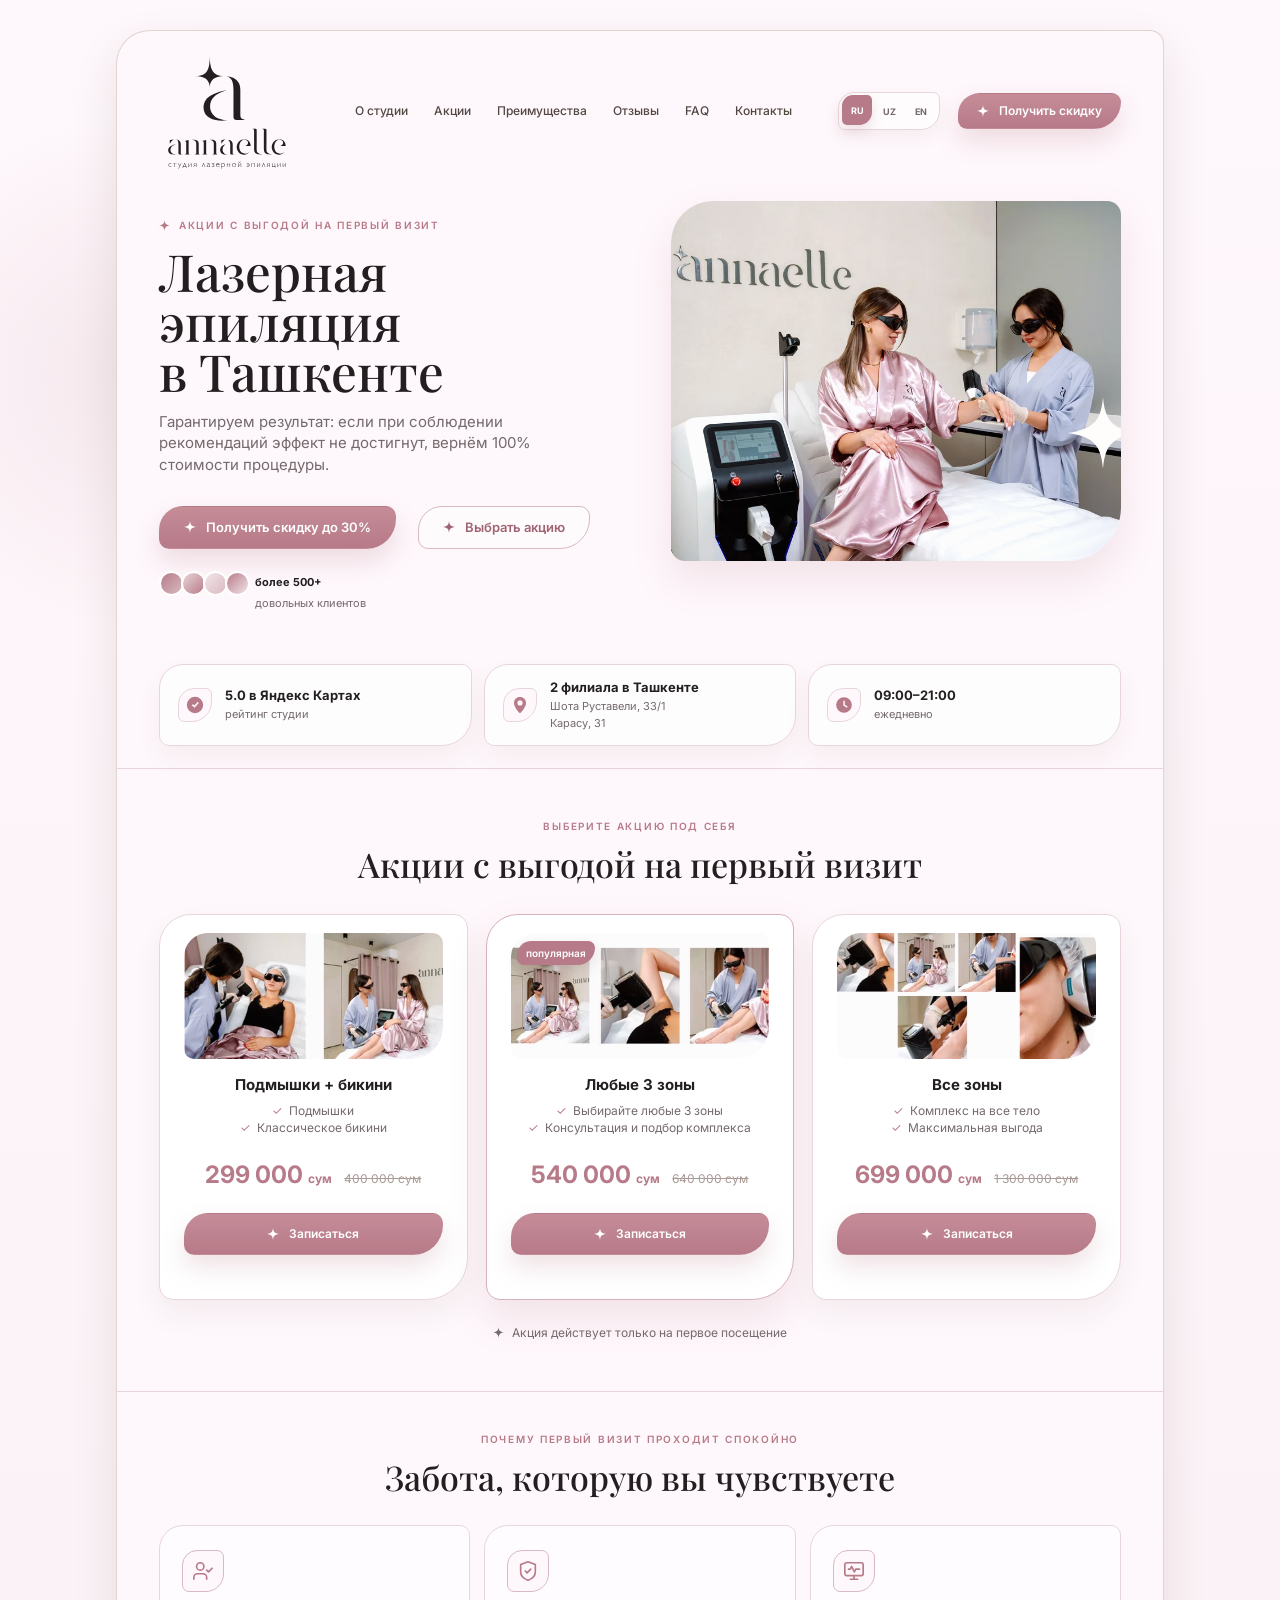
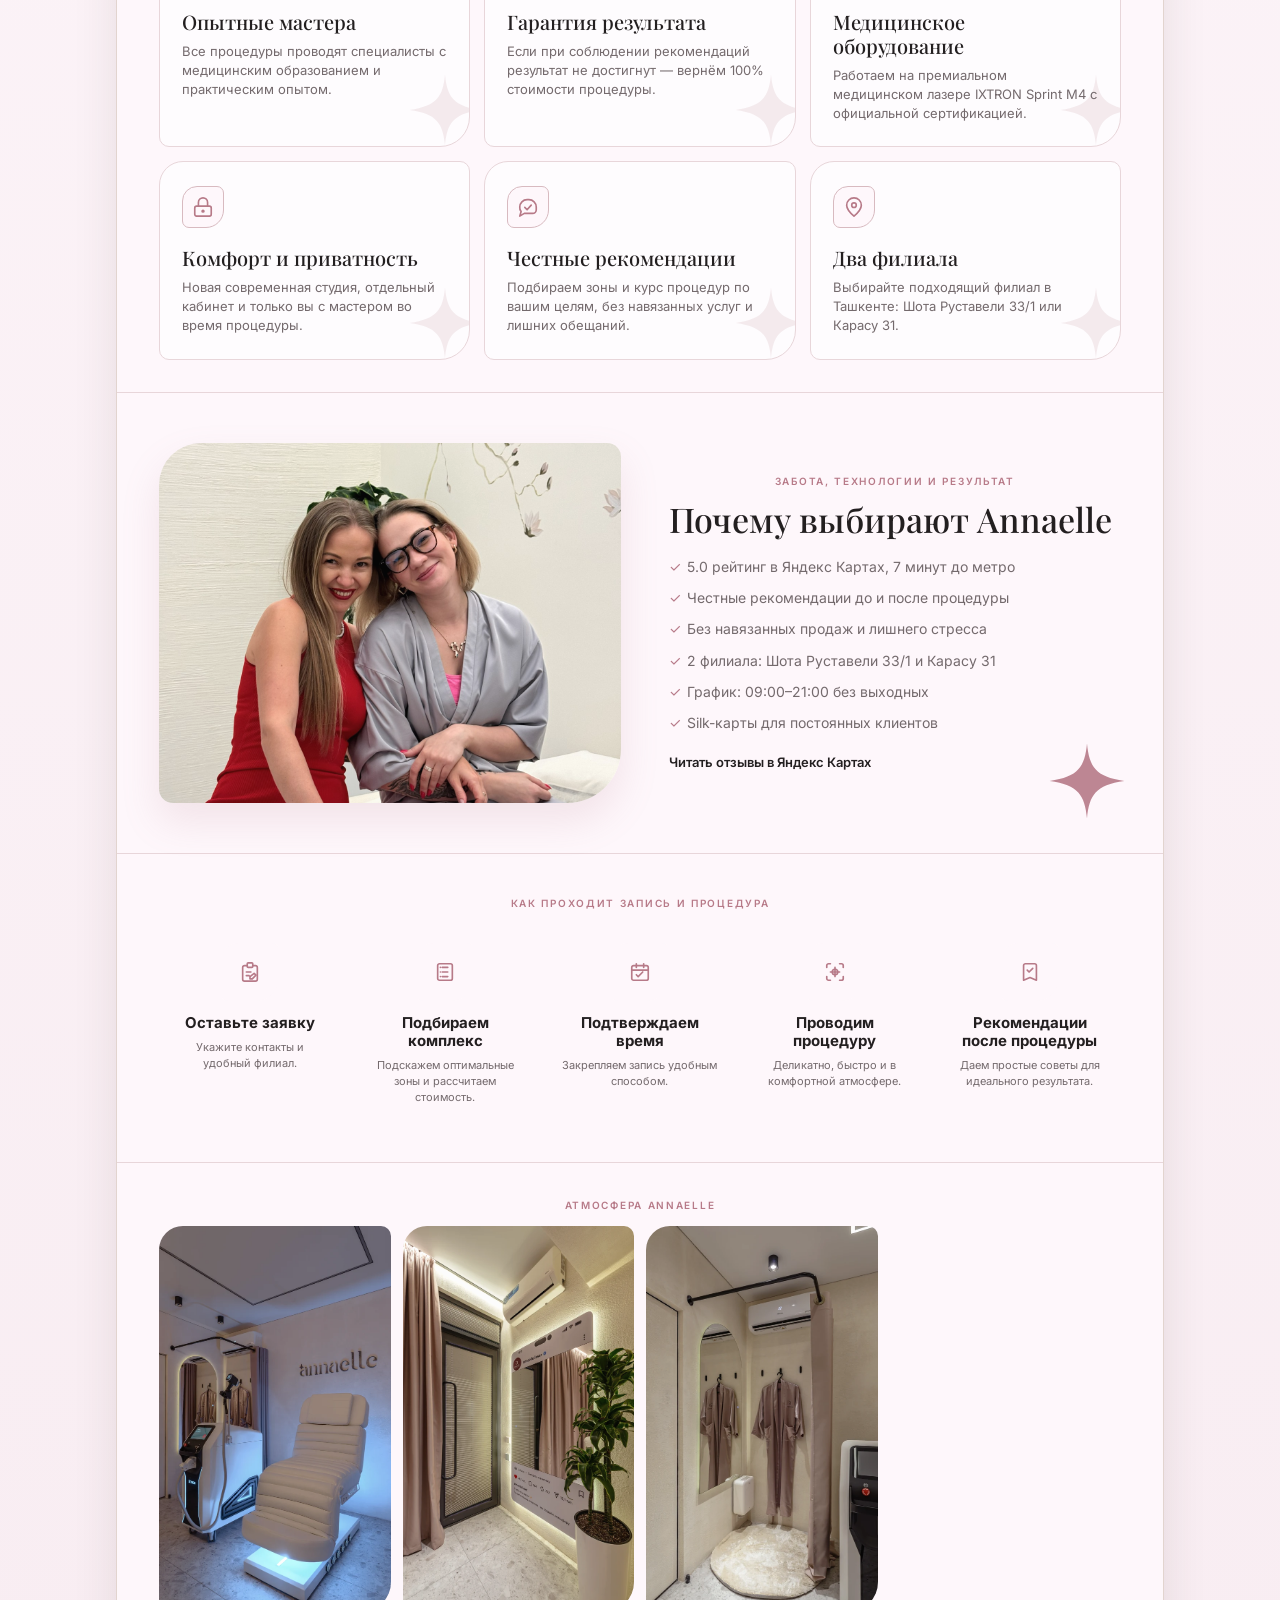
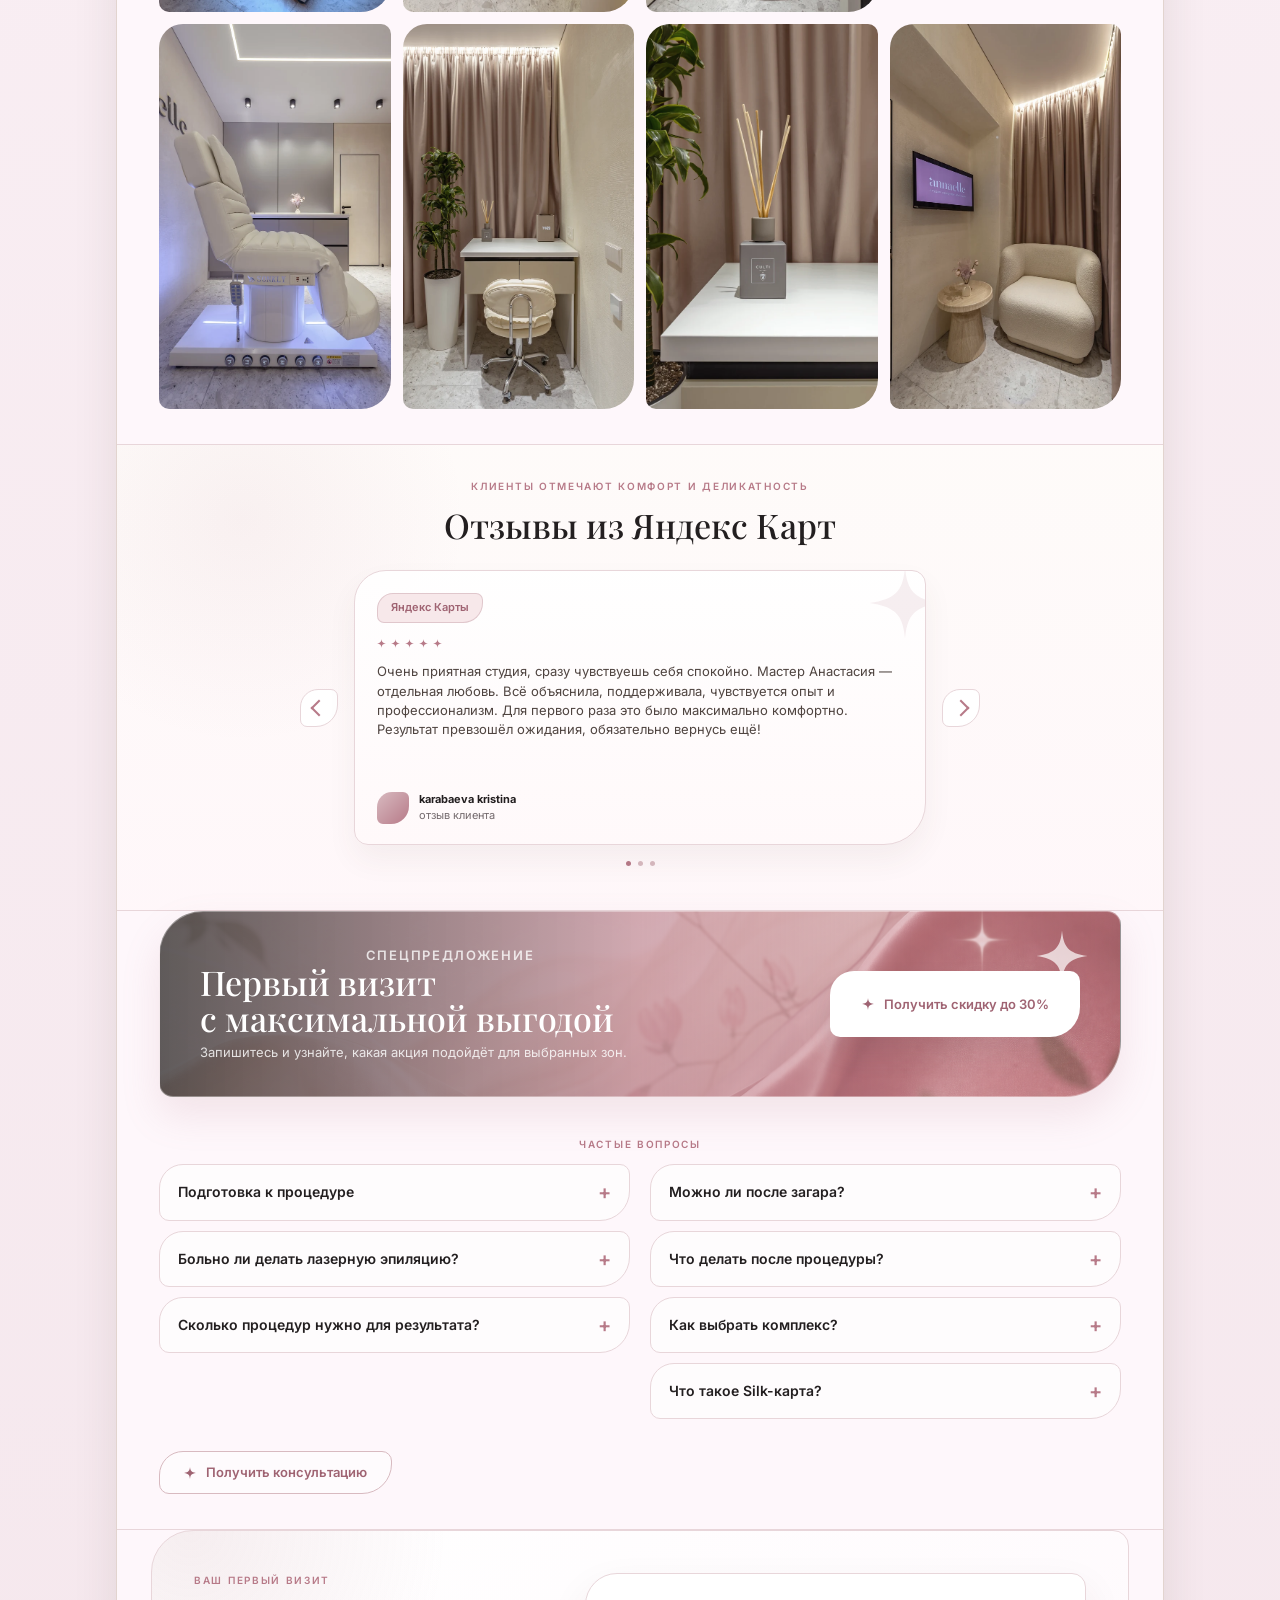
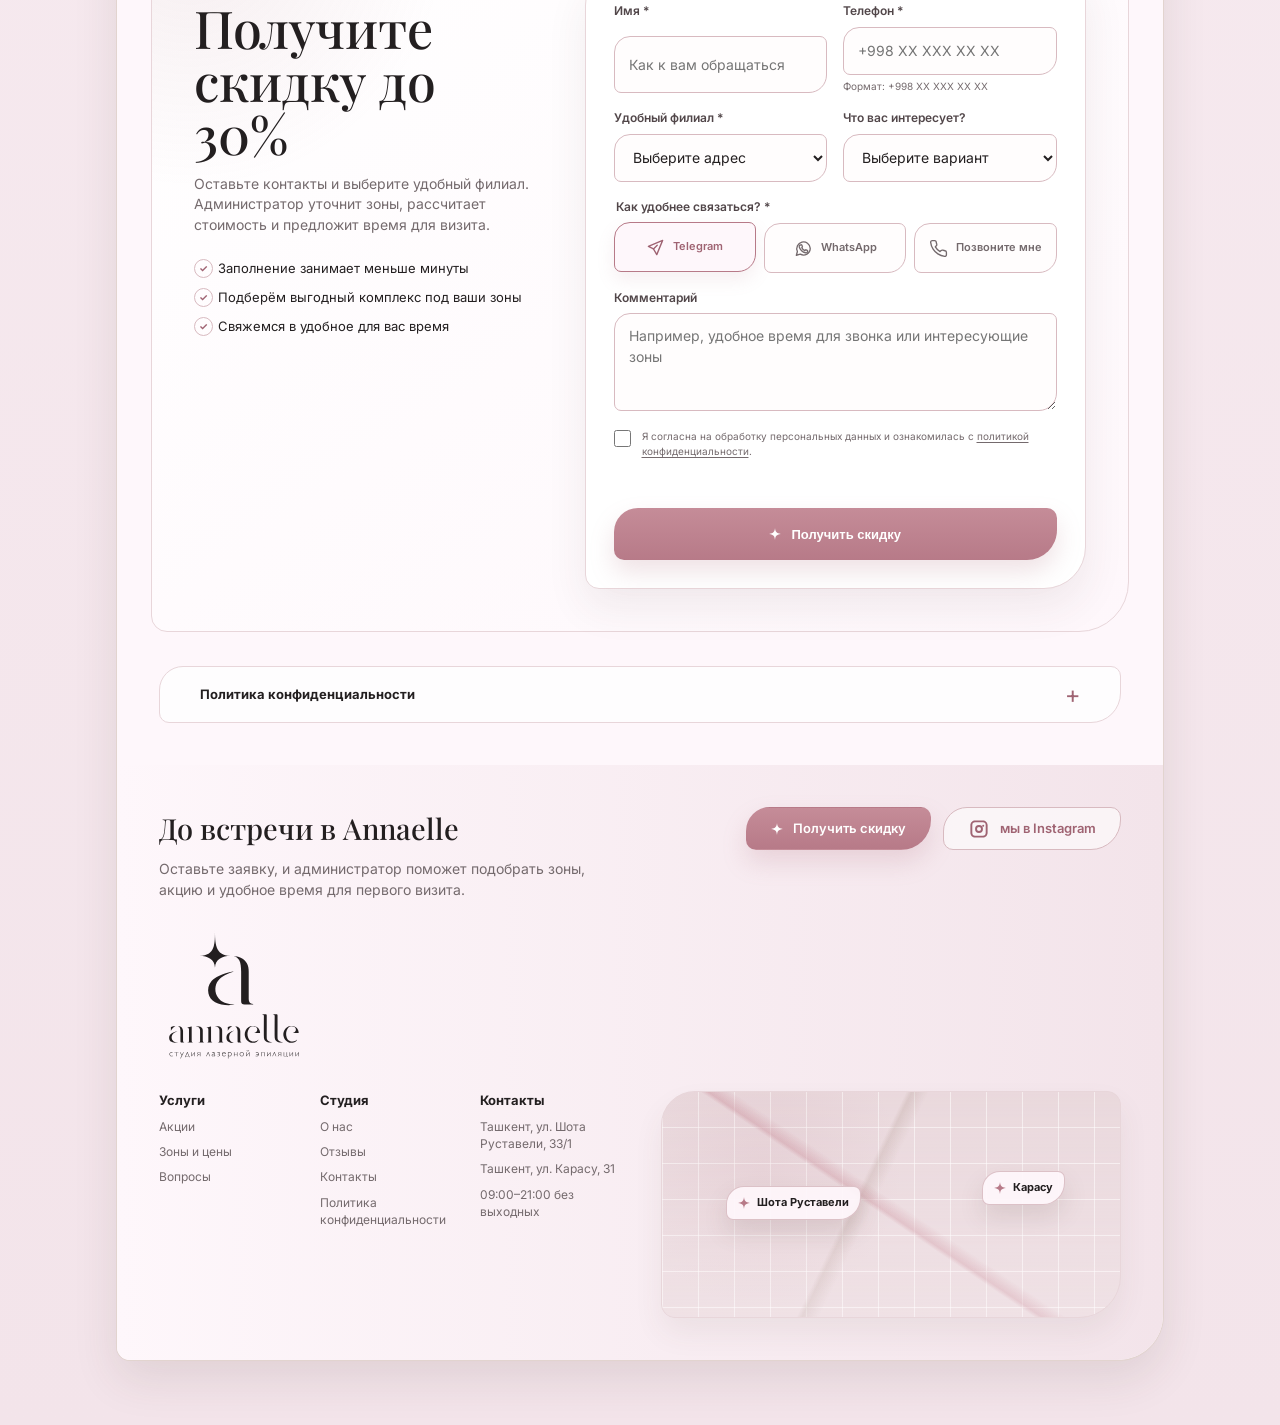
==== commit 705518c8: "Move new studio photos into visible gallery positions" ====
--- a/index.html
+++ b/index.html
@@ -313,11 +313,11 @@
           <img src="annaelle-work/assets/gallery-img_1861-640.webp" srcset="annaelle-work/assets/gallery-img_1861-640.webp 640w, annaelle-work/assets/gallery-img_1861-1200.webp 1200w" sizes="(max-width: 680px) 72vw, (max-width: 980px) 30vw, 230px" alt="Кабинет Annaelle с медицинским лазером IXTRON" width="1200" height="2000" loading="lazy" decoding="async">
           <img src="annaelle-work/assets/gallery-img_1864-640.webp" srcset="annaelle-work/assets/gallery-img_1864-640.webp 640w, annaelle-work/assets/gallery-img_1864-1200.webp 1200w" sizes="(max-width: 680px) 72vw, (max-width: 980px) 30vw, 230px" alt="Интерьер филиала Annaelle" width="1200" height="2000" loading="lazy" decoding="async">
           <img src="annaelle-work/assets/gallery-img_1855-640.webp" srcset="annaelle-work/assets/gallery-img_1855-640.webp 640w, annaelle-work/assets/gallery-img_1855-1200.webp 1200w" sizes="(max-width: 680px) 72vw, (max-width: 980px) 30vw, 230px" alt="Фирменные халаты и интерьер кабинета Annaelle" width="1200" height="2000" loading="lazy" decoding="async">
+          <img src="annaelle-work/assets/gallery-800_8787-hdr-640.webp" srcset="annaelle-work/assets/gallery-800_8787-hdr-640.webp 640w, annaelle-work/assets/gallery-800_8787-hdr-1200.webp 1200w" sizes="(max-width: 680px) 72vw, (max-width: 980px) 30vw, 230px" alt="Интерьер санузла в филиале Annaelle" width="1200" height="2000" loading="lazy" decoding="async">
+          <img src="annaelle-work/assets/gallery-800_9029-hdr-640.webp" srcset="annaelle-work/assets/gallery-800_9029-hdr-640.webp 640w, annaelle-work/assets/gallery-800_9029-hdr-1200.webp 1200w" sizes="(max-width: 680px) 72vw, (max-width: 980px) 30vw, 230px" alt="Интерьер процедурного кабинета Annaelle" width="1200" height="2000" loading="lazy" decoding="async">
           <img src="annaelle-work/assets/gallery-img_1857-640.webp" srcset="annaelle-work/assets/gallery-img_1857-640.webp 640w, annaelle-work/assets/gallery-img_1857-1200.webp 1200w" sizes="(max-width: 680px) 72vw, (max-width: 980px) 30vw, 230px" alt="Уютная зона кабинета Annaelle" width="1200" height="2000" loading="lazy" decoding="async">
           <img src="annaelle-work/assets/gallery-img_1858-640.webp" srcset="annaelle-work/assets/gallery-img_1858-640.webp 640w, annaelle-work/assets/gallery-img_1858-1200.webp 1200w" sizes="(max-width: 680px) 72vw, (max-width: 980px) 30vw, 230px" alt="Аромадиффузор в интерьере Annaelle" width="1200" height="2000" loading="lazy" decoding="async">
           <img src="annaelle-work/assets/gallery-img_1863-640.webp" srcset="annaelle-work/assets/gallery-img_1863-640.webp 640w, annaelle-work/assets/gallery-img_1863-1200.webp 1200w" sizes="(max-width: 680px) 72vw, (max-width: 980px) 30vw, 230px" alt="Зона отдыха в филиале Annaelle" width="1200" height="2000" loading="lazy" decoding="async">
-          <img src="annaelle-work/assets/gallery-800_8787-hdr-640.webp" srcset="annaelle-work/assets/gallery-800_8787-hdr-640.webp 640w, annaelle-work/assets/gallery-800_8787-hdr-1200.webp 1200w" sizes="(max-width: 680px) 72vw, (max-width: 980px) 30vw, 230px" alt="Интерьер санузла в филиале Annaelle" width="1200" height="2000" loading="lazy" decoding="async">
-          <img src="annaelle-work/assets/gallery-800_9029-hdr-640.webp" srcset="annaelle-work/assets/gallery-800_9029-hdr-640.webp 640w, annaelle-work/assets/gallery-800_9029-hdr-1200.webp 1200w" sizes="(max-width: 680px) 72vw, (max-width: 980px) 30vw, 230px" alt="Интерьер процедурного кабинета Annaelle" width="1200" height="2000" loading="lazy" decoding="async">
         </div>
       </section>
 
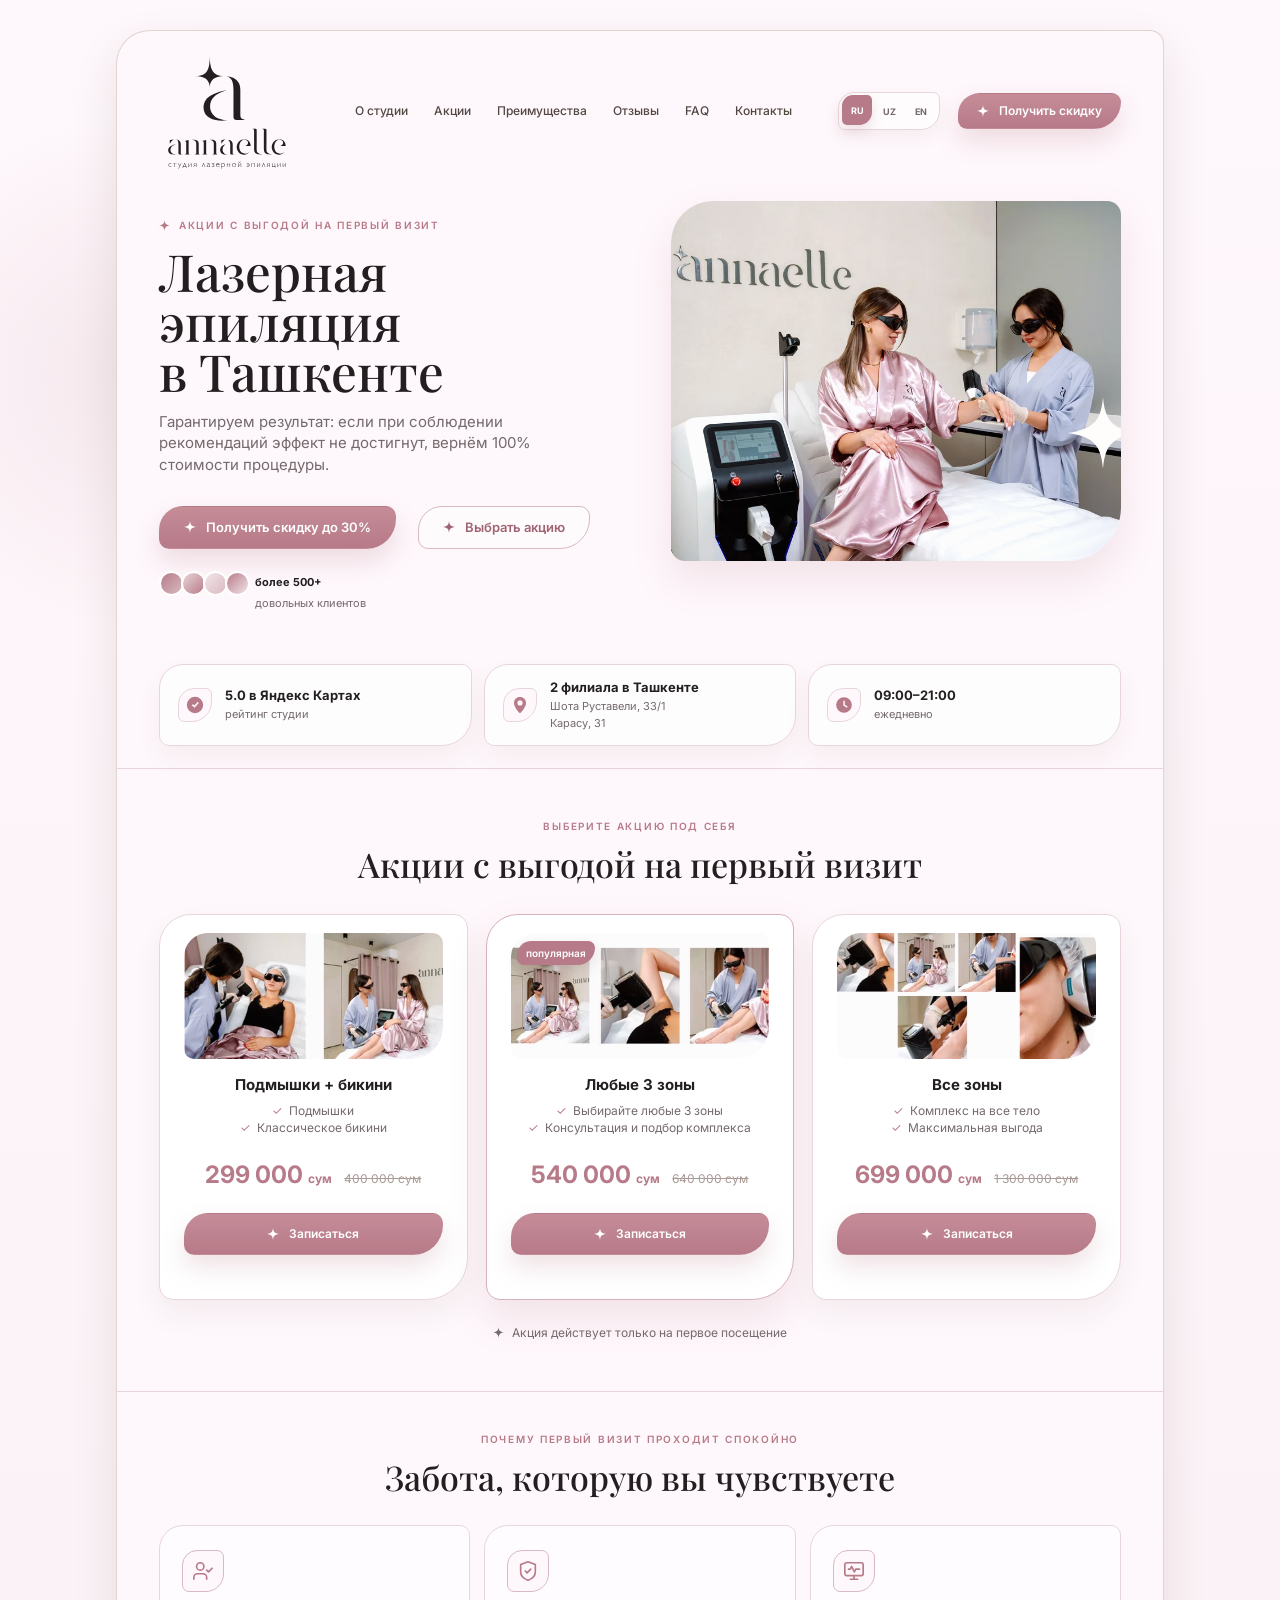
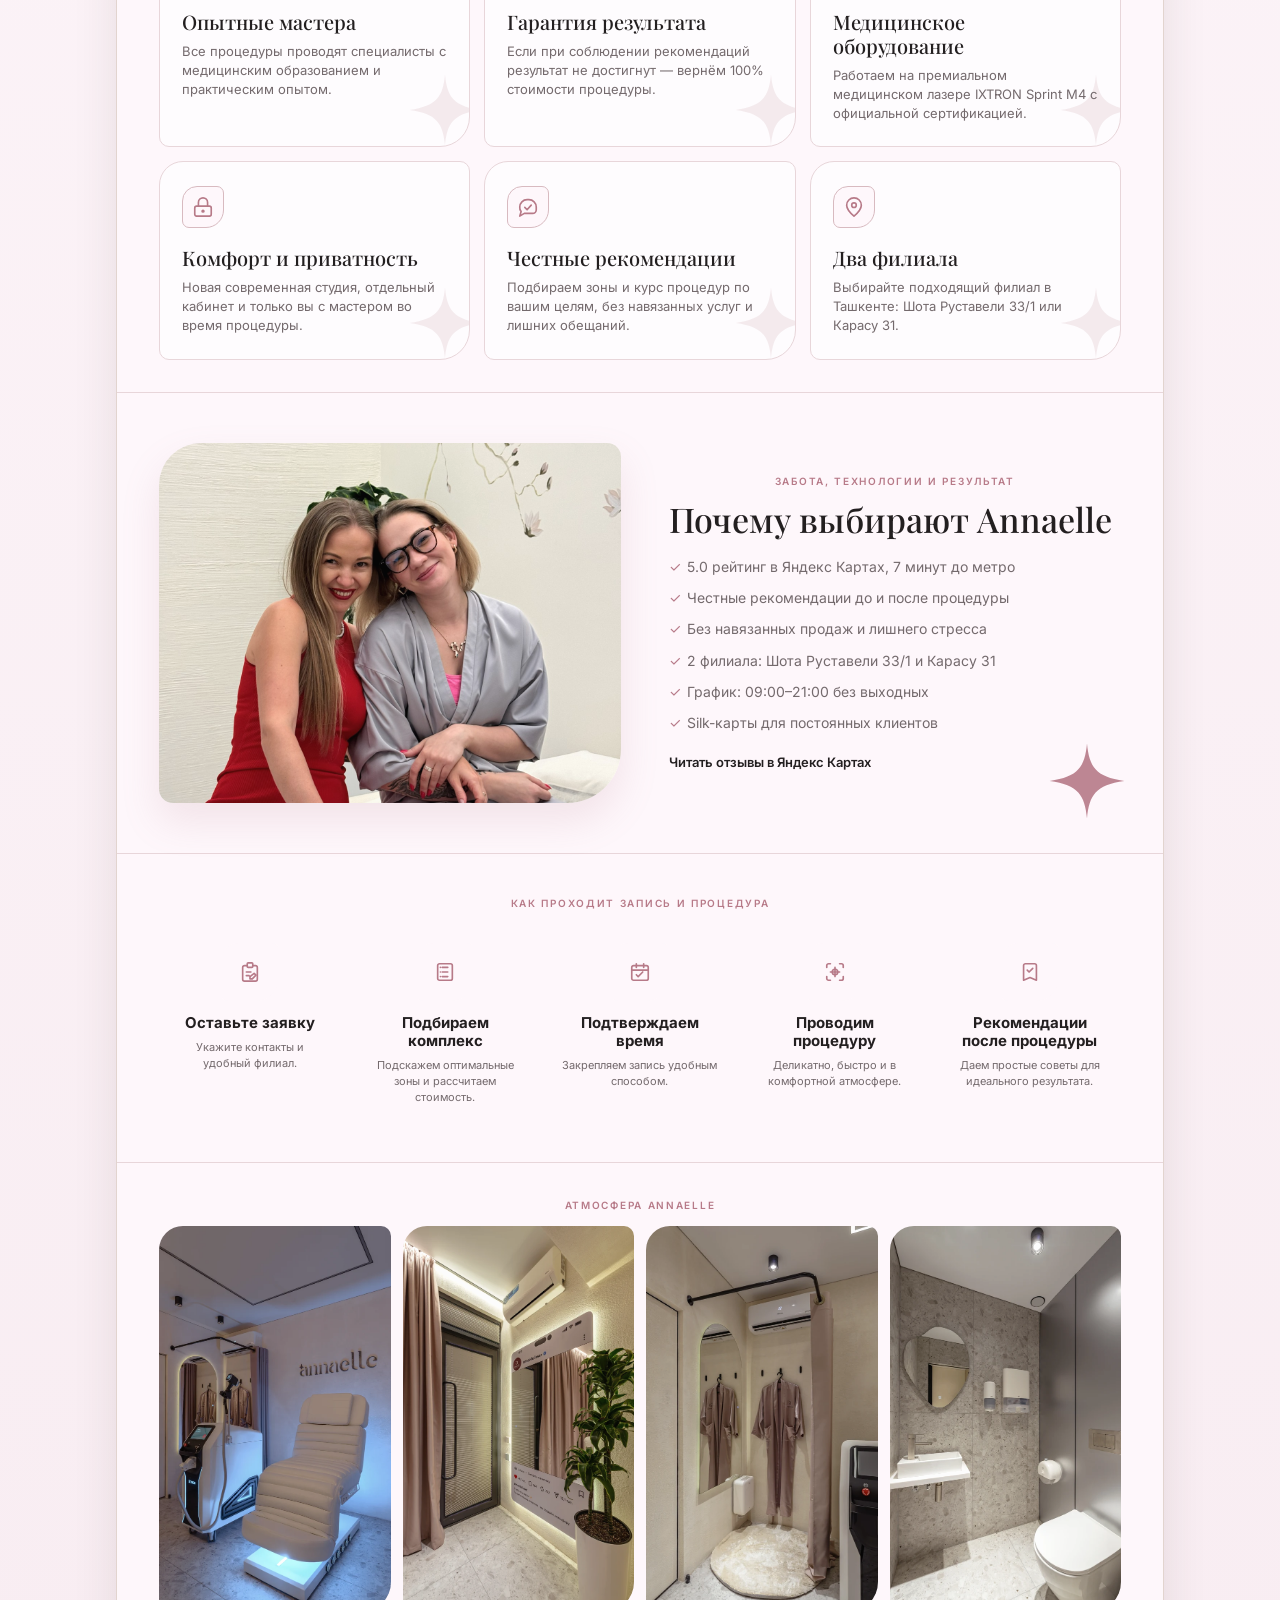
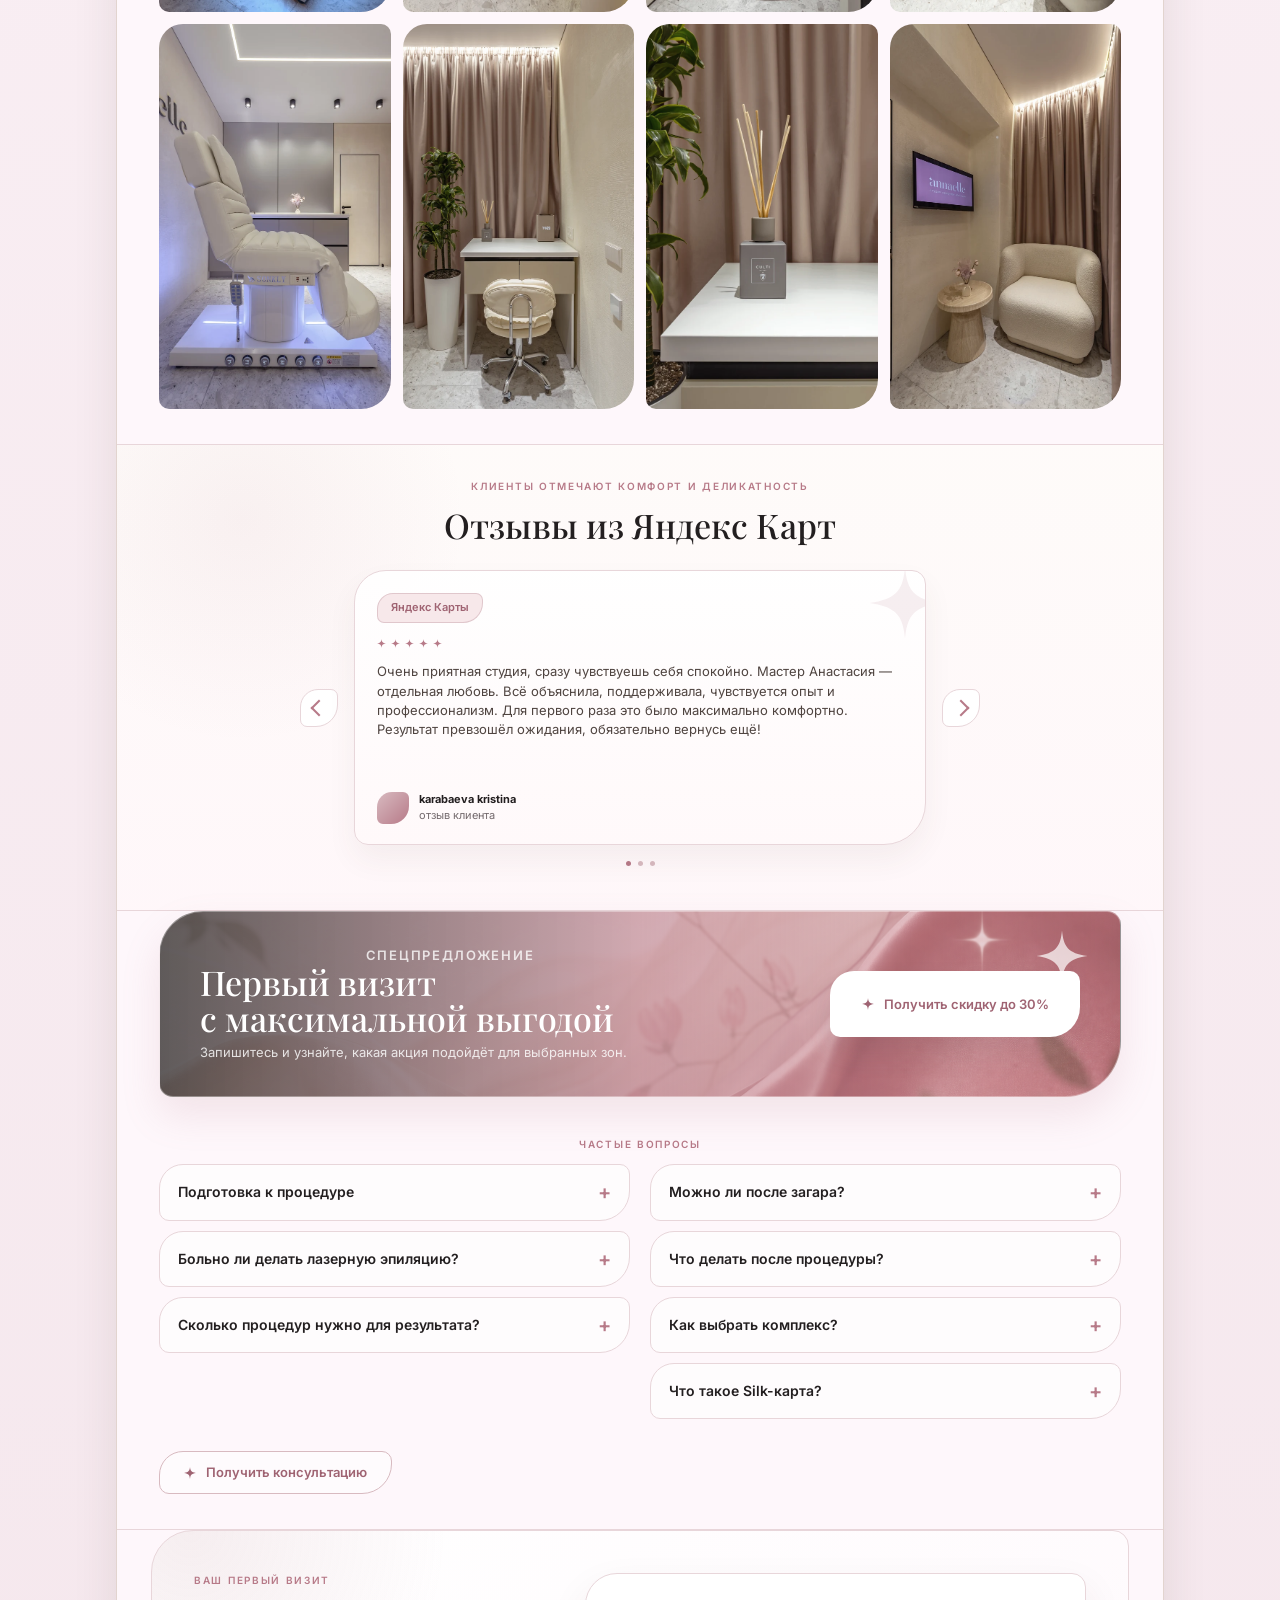
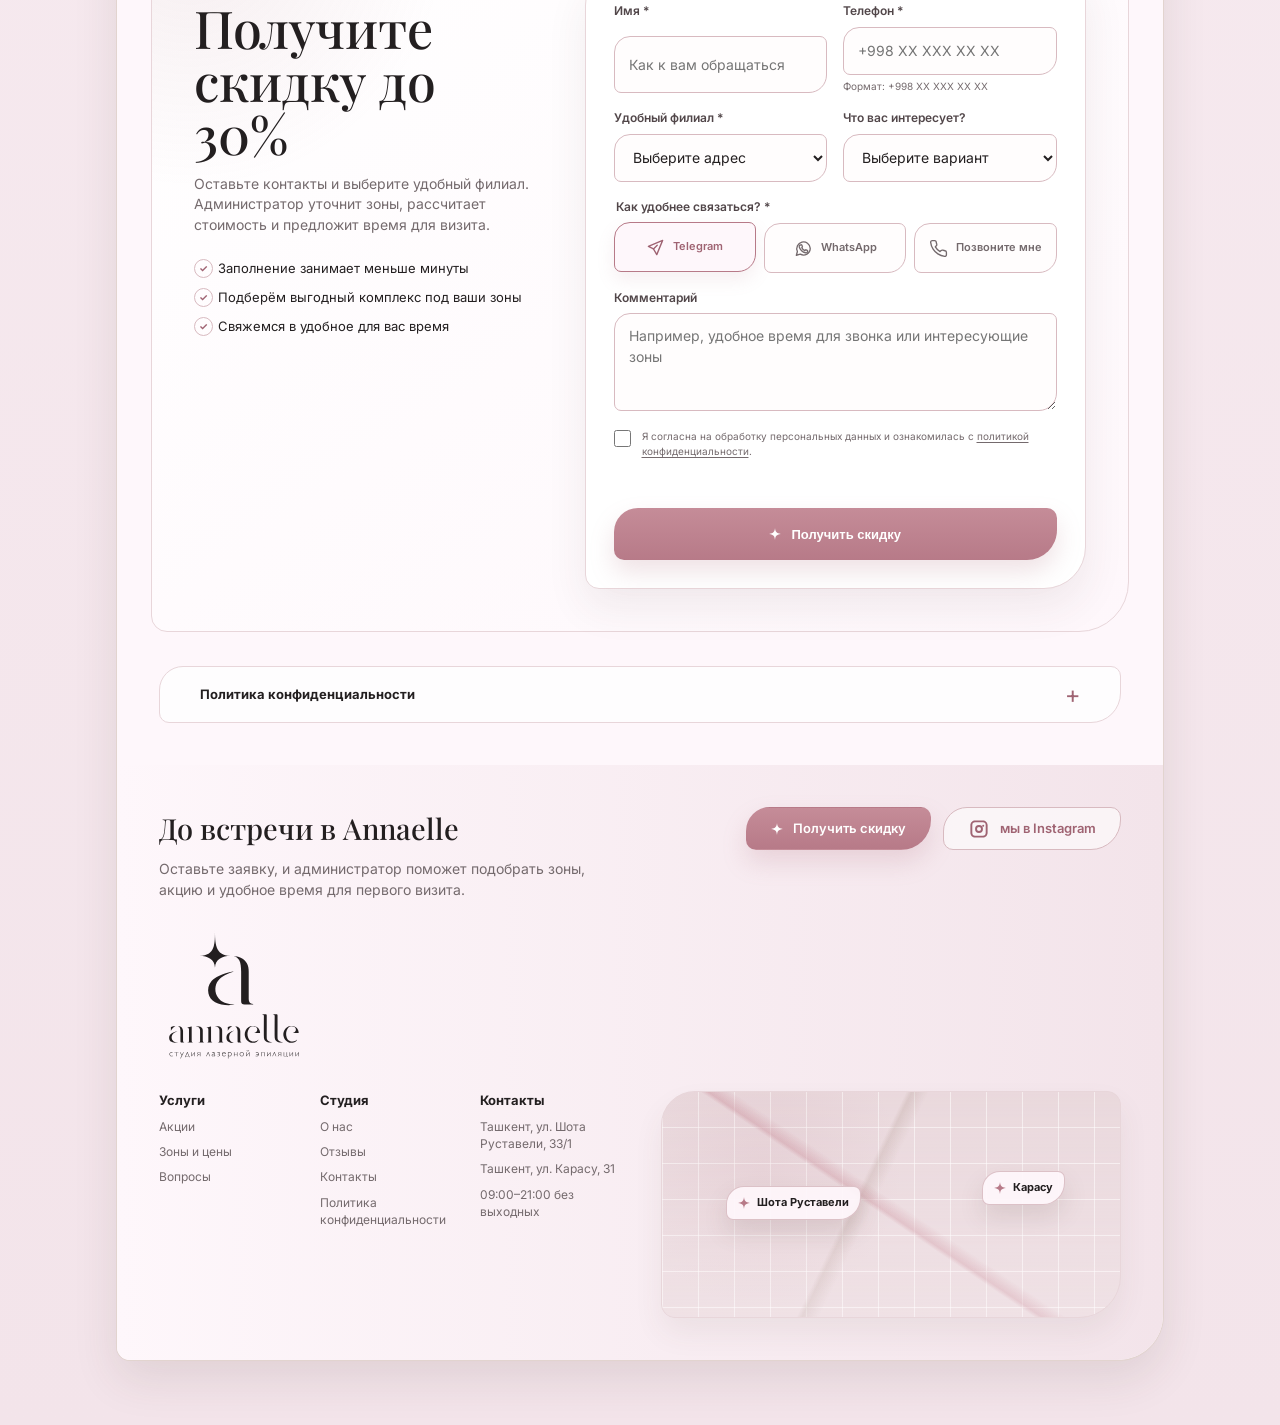
==== commit 6e2080fc: "feat: connect landing leads to Kommo and Meta CAPI" ====
--- a/index.html
+++ b/index.html
@@ -424,7 +424,7 @@
             <li>Свяжемся в удобное для вас время</li>
           </ul>
         </div>
-        <form class="application-form" id="client-lead-form" action="" method="post" data-lead-endpoint="" data-min-submit-interval="10" novalidate>
+        <form class="application-form" id="client-lead-form" action="" method="post" data-lead-endpoint="https://api.annaellebot.com/landing-leads/v1/leads" data-min-submit-interval="10" novalidate>
           <div class="form-grid">
             <label class="field">
               <span>Имя *</span>
@@ -494,6 +494,10 @@
           <input type="hidden" name="fbclid">
           <input type="hidden" name="fbp">
           <input type="hidden" name="fbc">
+          <input type="hidden" name="campaign_id">
+          <input type="hidden" name="adset_id">
+          <input type="hidden" name="ad_id">
+          <input type="hidden" name="placement">
           <input type="hidden" name="landing_url">
           <input type="hidden" name="page_referrer">
           <input type="hidden" name="page_language">
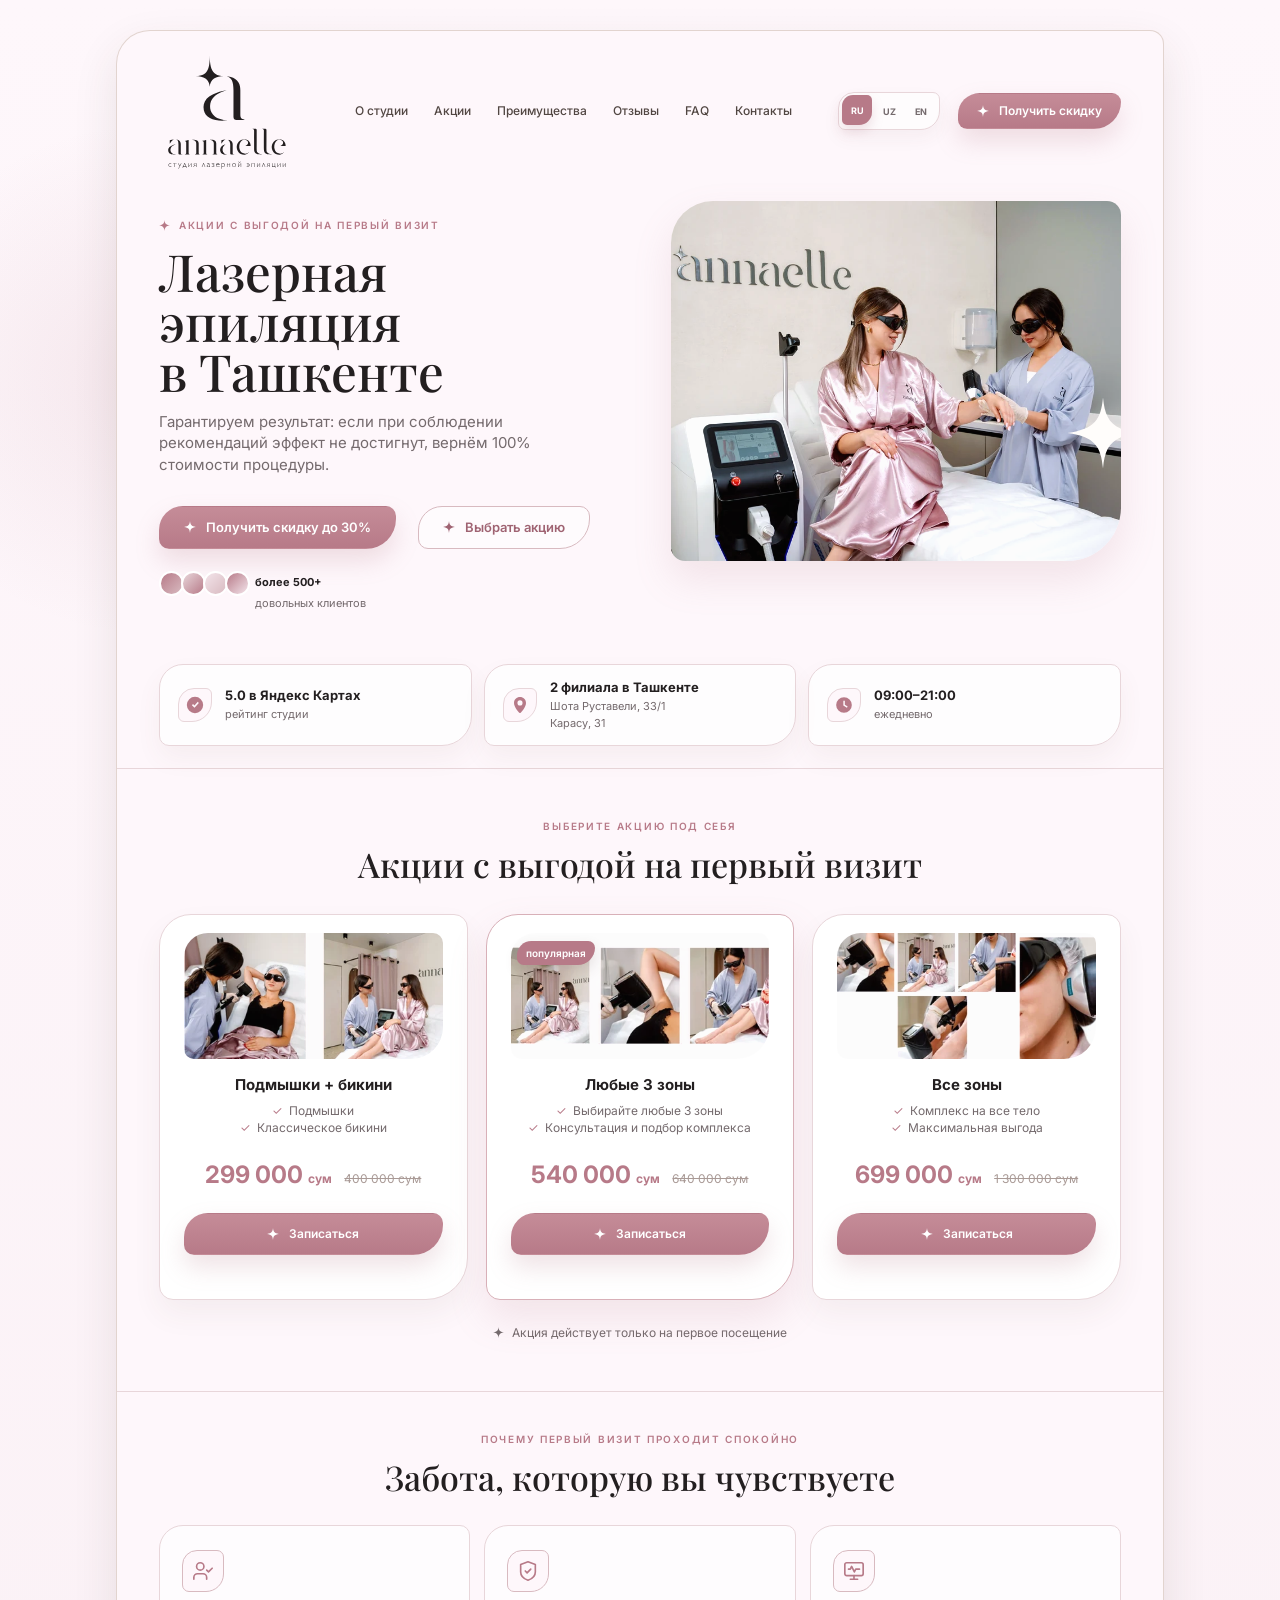
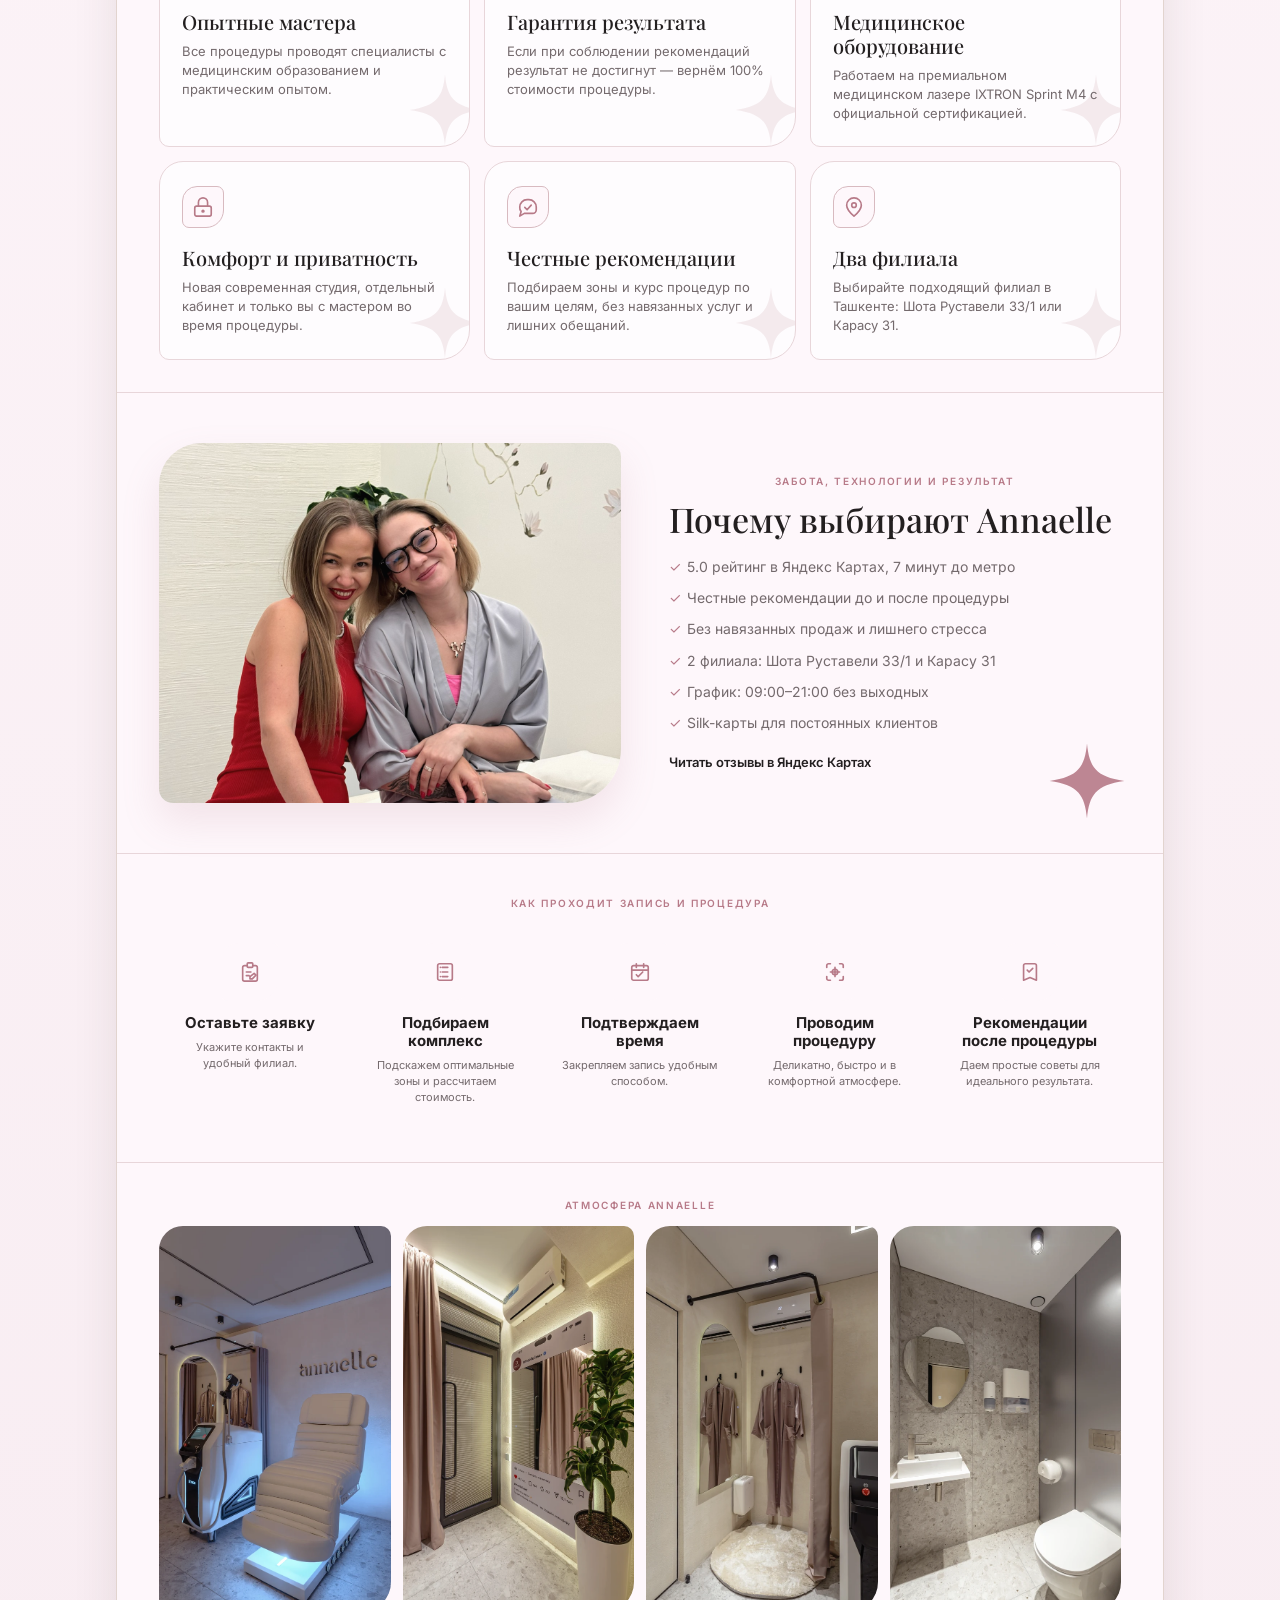
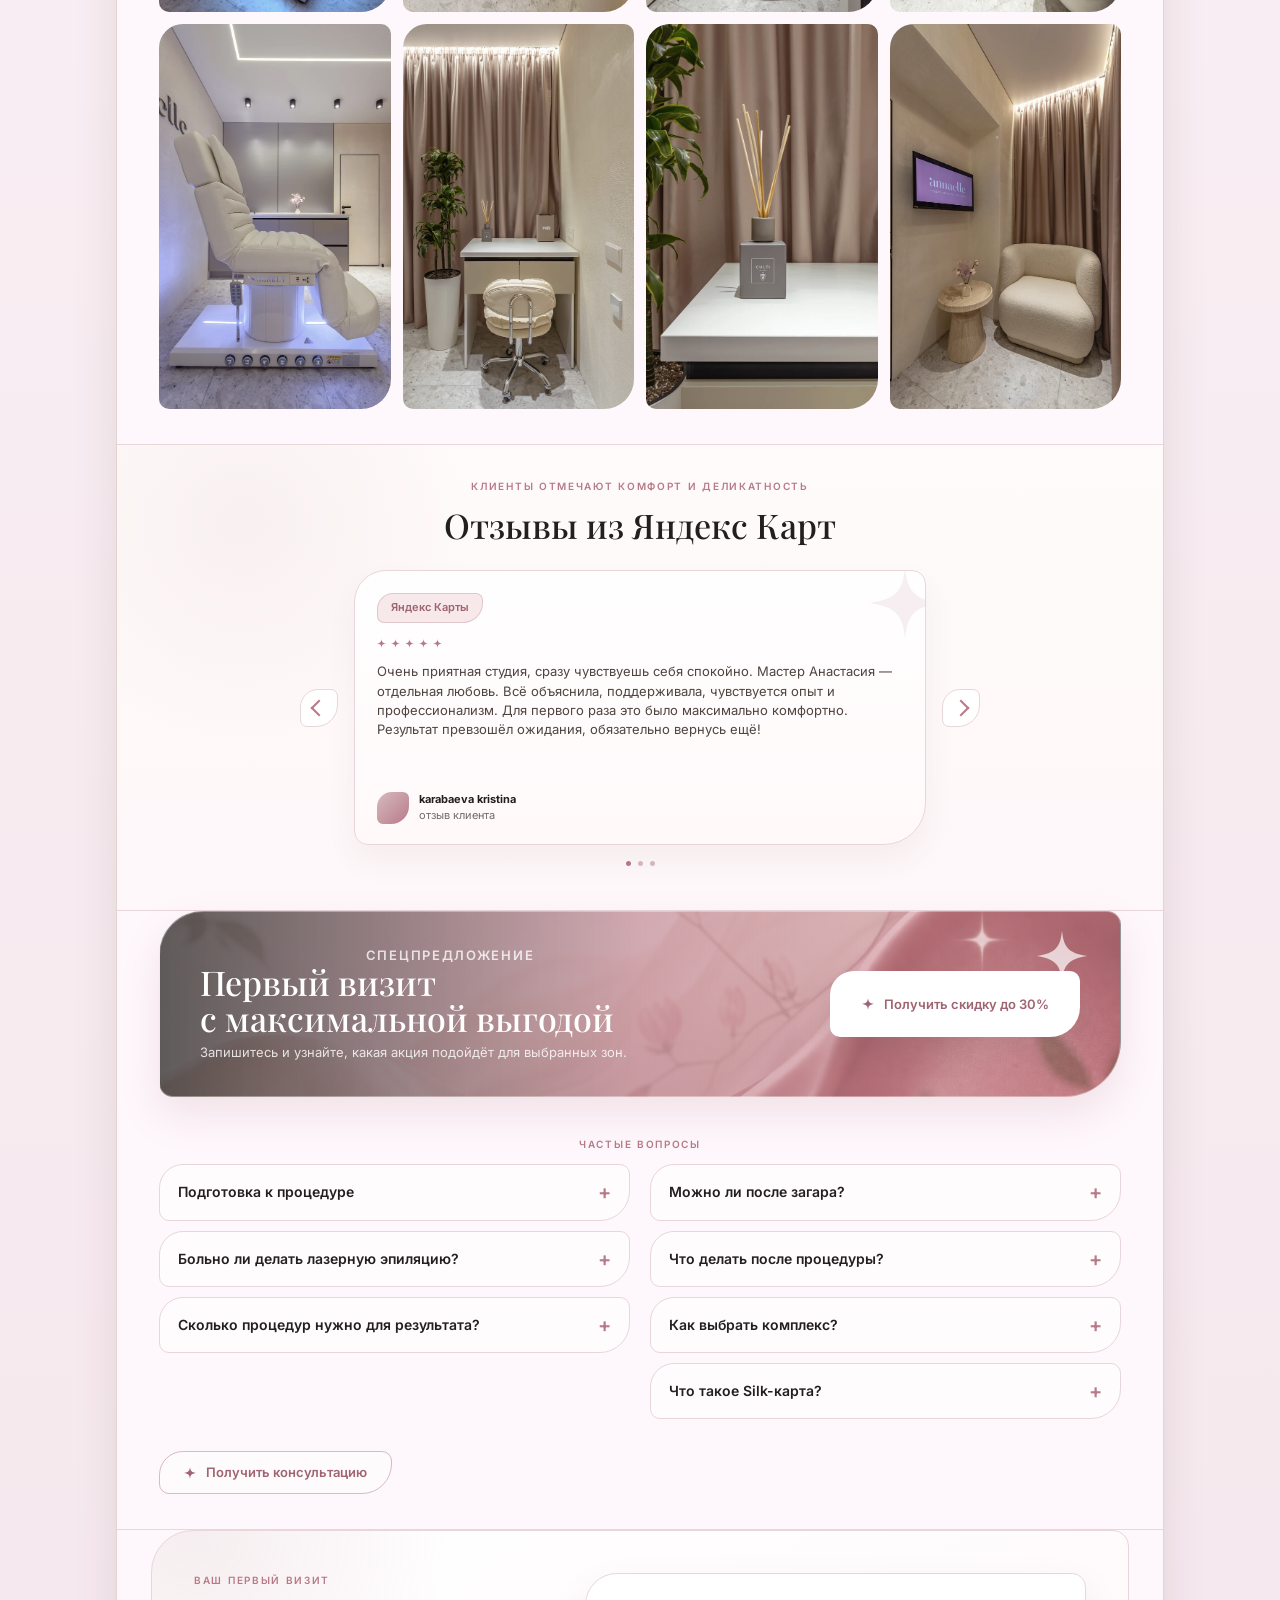
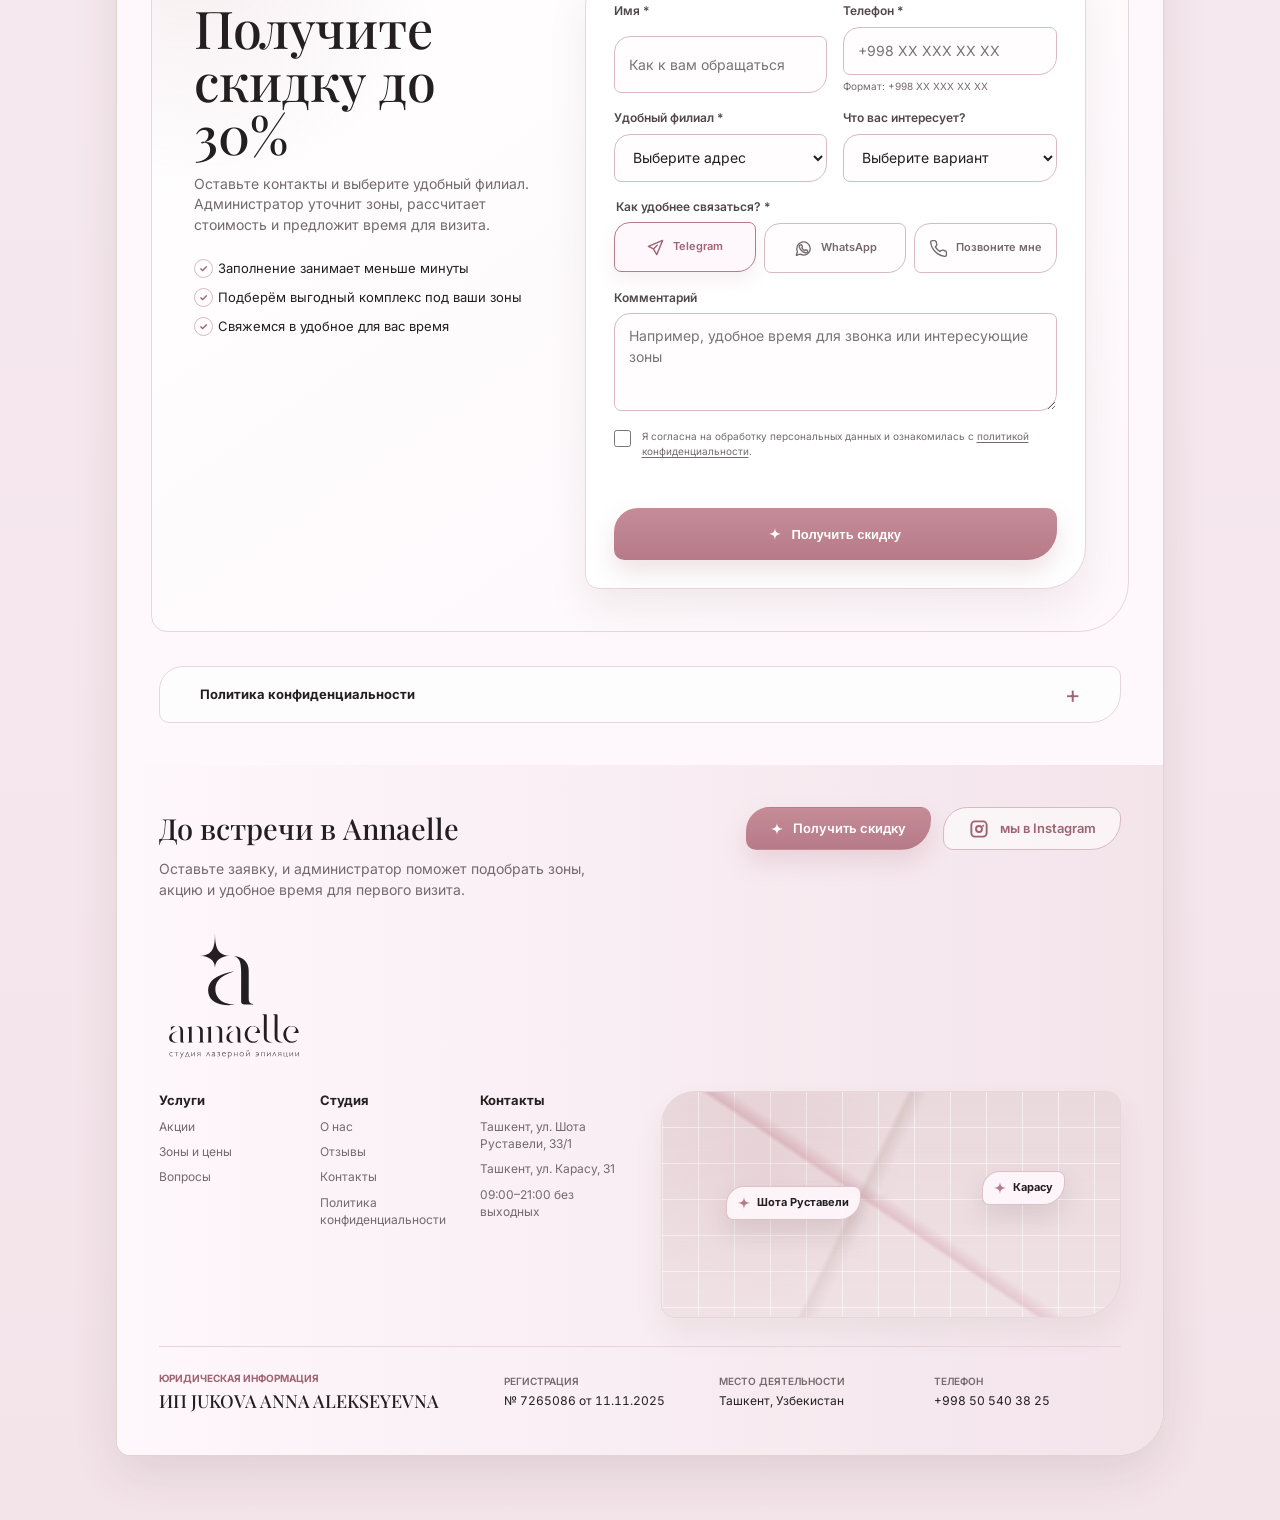
==== commit b8019fed: "Add legal business details to landing footer" ====
--- a/index.html
+++ b/index.html
@@ -24,7 +24,7 @@
   <link rel="preconnect" href="https://fonts.gstatic.com" crossorigin>
   <link rel="preload" href="annaelle-work/assets/hero-main-960.webp" as="image" type="image/webp" fetchpriority="high">
   <link href="https://fonts.googleapis.com/css2?family=Inter:wght@400;500;600;700&family=Playfair+Display:wght@500;600&display=swap" rel="stylesheet">
-  <link rel="stylesheet" href="styles.css?v=8">
+  <link rel="stylesheet" href="styles.css?v=20260822-1">
   <script type="application/ld+json">
   {
     "@context": "https://schema.org",
@@ -424,7 +424,7 @@
             <li>Свяжемся в удобное для вас время</li>
           </ul>
         </div>
-        <form class="application-form" id="client-lead-form" action="" method="post" data-lead-endpoint="https://api.annaellebot.com/landing-leads/v1/leads" data-min-submit-interval="10" novalidate>
+        <form class="application-form" id="client-lead-form" action="" method="post" data-lead-endpoint="https://api.annaellebot.com/landing-leads/v1/leads" data-min-submit-interval="10" data-telegram-username="annaellelaser" novalidate>
           <div class="form-grid">
             <label class="field">
               <span>Имя *</span>
@@ -506,10 +506,17 @@
         </form>
         <div class="application-success" id="lead-success" role="status" aria-live="polite" tabindex="-1" hidden>
           <span class="success-star brand-star" aria-hidden="true"></span>
-          <p class="section-kicker">Заявка отправлена</p>
-          <h3>Спасибо!</h3>
-          <p>Администратор Annaelle свяжется с вами в ближайшее время и поможет выбрать удобный филиал, зоны и время визита.</p>
-          <a class="btn btn-outline" href="#packages"><span class="brand-star" aria-hidden="true"></span><span>Посмотреть акции</span></a>
+          <p class="section-kicker" data-success-kicker>Заявка отправлена</p>
+          <h3 data-success-title>Спасибо!</h3>
+          <p data-success-message>Администратор Annaelle свяжется с вами в ближайшее время и поможет выбрать удобный филиал, зоны и время визита.</p>
+          <div class="success-actions">
+            <a class="btn btn-filled success-telegram" data-success-telegram href="https://t.me/annaellelaser" target="_self" hidden>
+              <svg viewBox="0 0 24 24" aria-hidden="true"><path d="m21 3-7.4 18-4.2-7.2L3 10.7 21 3Z"></path><path d="m9.4 13.8 4.8-4.6"></path></svg>
+              <span>Открыть Telegram ещё раз</span>
+            </a>
+            <a class="btn btn-outline" href="#packages"><span class="brand-star" aria-hidden="true"></span><span>Посмотреть акции</span></a>
+          </div>
+          <p class="success-note" data-success-note hidden>Если сообщение не будет отправлено, заявка всё равно останется у администратора.</p>
         </div>
       </section>
 
@@ -546,13 +553,33 @@
           <a class="map-marker map-marker-shota" href="https://yandex.ru/maps/?text=Annaelle%20%D0%A8%D0%BE%D1%82%D0%B0%20%D0%A0%D1%83%D1%81%D1%82%D0%B0%D0%B2%D0%B5%D0%BB%D0%B8%2033%2F1%20%D0%A2%D0%B0%D1%88%D0%BA%D0%B5%D0%BD%D1%82" target="_blank" rel="noreferrer"><span class="brand-star" aria-hidden="true"></span><strong>Шота Руставели</strong></a>
           <a class="map-marker map-marker-karasu" href="https://yandex.ru/maps/?text=Annaelle%20%D0%9A%D0%B0%D1%80%D0%B0%D1%81%D1%83%2031%20%D0%A2%D0%B0%D1%88%D0%BA%D0%B5%D0%BD%D1%82" target="_blank" rel="noreferrer"><span class="brand-star" aria-hidden="true"></span><strong>Карасу</strong></a>
         </div>
+        <div class="footer-legal" id="legal-details" aria-labelledby="footer-legal-title">
+          <div class="footer-legal-heading">
+            <span class="footer-legal-kicker" id="footer-legal-title">Юридическая информация</span>
+            <strong>ИП JUKOVA ANNA ALEKSEYEVNA</strong>
+          </div>
+          <dl class="footer-legal-list">
+            <div>
+              <dt>Регистрация</dt>
+              <dd>№ 7265086 от 11.11.2025</dd>
+            </div>
+            <div>
+              <dt>Место деятельности</dt>
+              <dd>Ташкент, Узбекистан</dd>
+            </div>
+            <div>
+              <dt>Телефон</dt>
+              <dd><a href="tel:+998505403825" aria-label="Позвонить по номеру +998 50 540 38 25">+998 50 540 38 25</a></dd>
+            </div>
+          </dl>
+        </div>
       </footer>
     </section>
   </main>
 
   <a class="btn btn-filled mobile-apply" href="#lead-form"><span class="brand-star" aria-hidden="true"></span>Получить скидку до 30%</a>
 
-  <script src="i18n.js?v=3"></script>
-  <script src="script.js?v=9"></script>
+  <script src="i18n.js?v=20260822-1"></script>
+  <script src="script.js?v=20260822-1"></script>
 </body>
 </html>
--- a/styles.css
+++ b/styles.css
@@ -1644,8 +1644,39 @@
   color: var(--muted);
 }
 
+.success-actions {
+  display: flex;
+  flex-wrap: wrap;
+  gap: 10px;
+  justify-content: center;
+}
+
 .application-success .btn {
   min-width: 230px;
+}
+
+.application-success .success-telegram {
+  gap: 9px;
+}
+
+.application-success .success-telegram svg {
+  width: 19px;
+  height: 19px;
+  fill: none;
+  stroke: currentColor;
+  stroke-width: 1.7;
+  stroke-linecap: round;
+  stroke-linejoin: round;
+}
+
+.application-success .success-note {
+  margin: -2px 0 0;
+  color: var(--muted);
+  font-size: 11px;
+}
+
+.application-success [hidden] {
+  display: none;
 }
 
 .privacy-policy {
@@ -1775,6 +1806,77 @@
 .footer-links strong {
   color: var(--ink);
   font-size: 13px;
+}
+
+.footer-legal {
+  grid-column: 1 / -1;
+  display: grid;
+  grid-template-columns: minmax(220px, 0.9fr) minmax(0, 1.8fr);
+  gap: 18px 36px;
+  align-items: center;
+  padding-top: 24px;
+  border-top: 1px solid var(--line);
+}
+
+.footer-legal-heading {
+  display: grid;
+  gap: 5px;
+  min-width: 0;
+}
+
+.footer-legal-kicker {
+  color: var(--rose-dark);
+  font-size: 10px;
+  font-weight: 700;
+  letter-spacing: 0;
+  text-transform: uppercase;
+}
+
+.footer-legal-heading strong {
+  color: var(--ink);
+  font-family: var(--serif);
+  font-size: 18px;
+  font-weight: 500;
+  line-height: 1.25;
+}
+
+.footer-legal-list {
+  display: grid;
+  grid-template-columns: repeat(3, minmax(0, 1fr));
+  gap: 14px 28px;
+  margin: 0;
+}
+
+.footer-legal-list div {
+  display: grid;
+  gap: 4px;
+  min-width: 0;
+}
+
+.footer-legal-list dt {
+  color: var(--muted);
+  font-size: 10px;
+  font-weight: 600;
+  text-transform: uppercase;
+}
+
+.footer-legal-list dd {
+  margin: 0;
+  color: var(--ink);
+  font-size: 12px;
+  font-variant-numeric: tabular-nums;
+  line-height: 1.5;
+  overflow-wrap: anywhere;
+}
+
+.footer-legal-list a {
+  color: var(--ink);
+  text-decoration: none;
+}
+
+.footer-legal-list a:hover,
+.footer-legal-list a:focus-visible {
+  color: var(--rose-dark);
 }
 
 .map-card {
@@ -2350,6 +2452,10 @@
     min-width: 0;
   }
 
+  .success-actions {
+    width: 100%;
+  }
+
   .form-grid {
     grid-template-columns: 1fr;
     gap: 14px;
@@ -2434,7 +2540,7 @@
 
   .footer {
     gap: 24px;
-    padding: 36px 20px;
+    padding: 36px 20px calc(112px + env(safe-area-inset-bottom));
   }
 
   .footer-actions {
@@ -2453,6 +2559,17 @@
 
   .footer-brand {
     width: 132px;
+  }
+
+  .footer-legal {
+    grid-template-columns: 1fr;
+    gap: 18px;
+    padding-top: 22px;
+  }
+
+  .footer-legal-list {
+    grid-template-columns: 1fr;
+    gap: 14px;
   }
 
   .map-card {
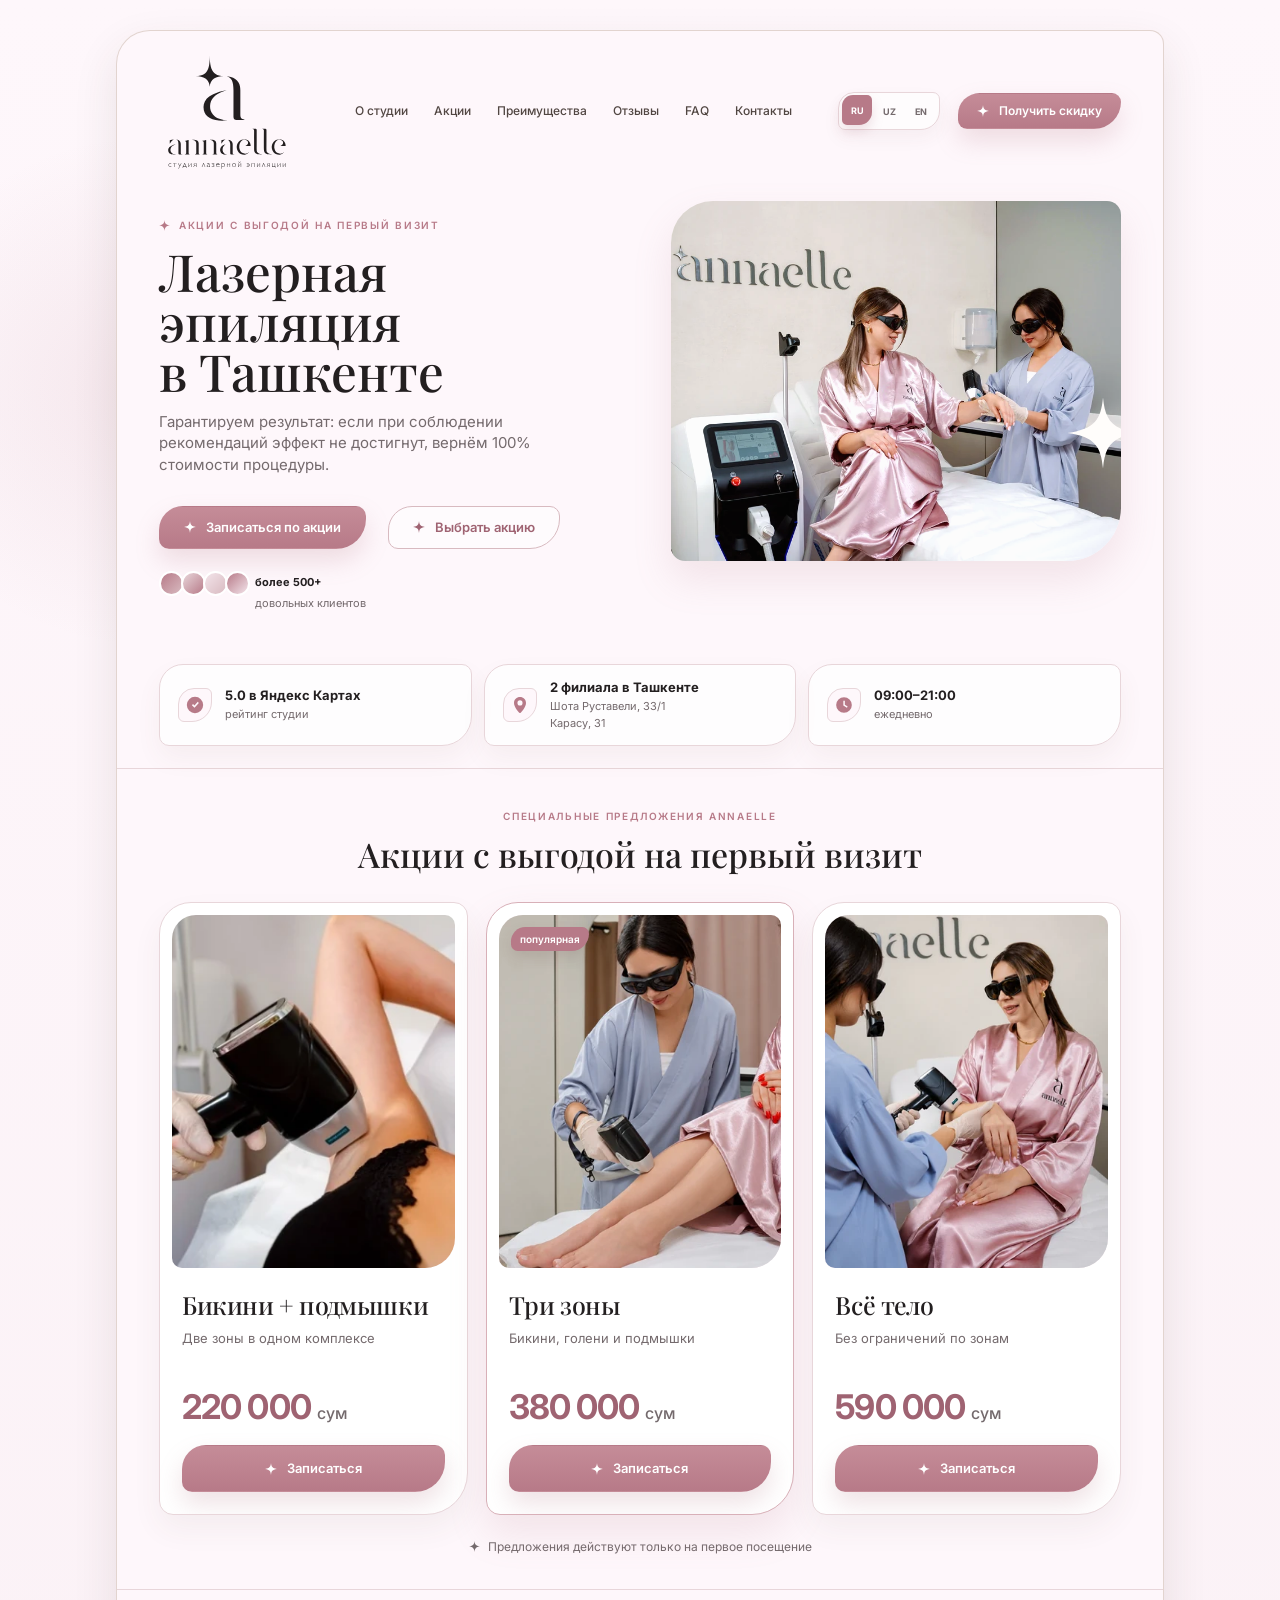
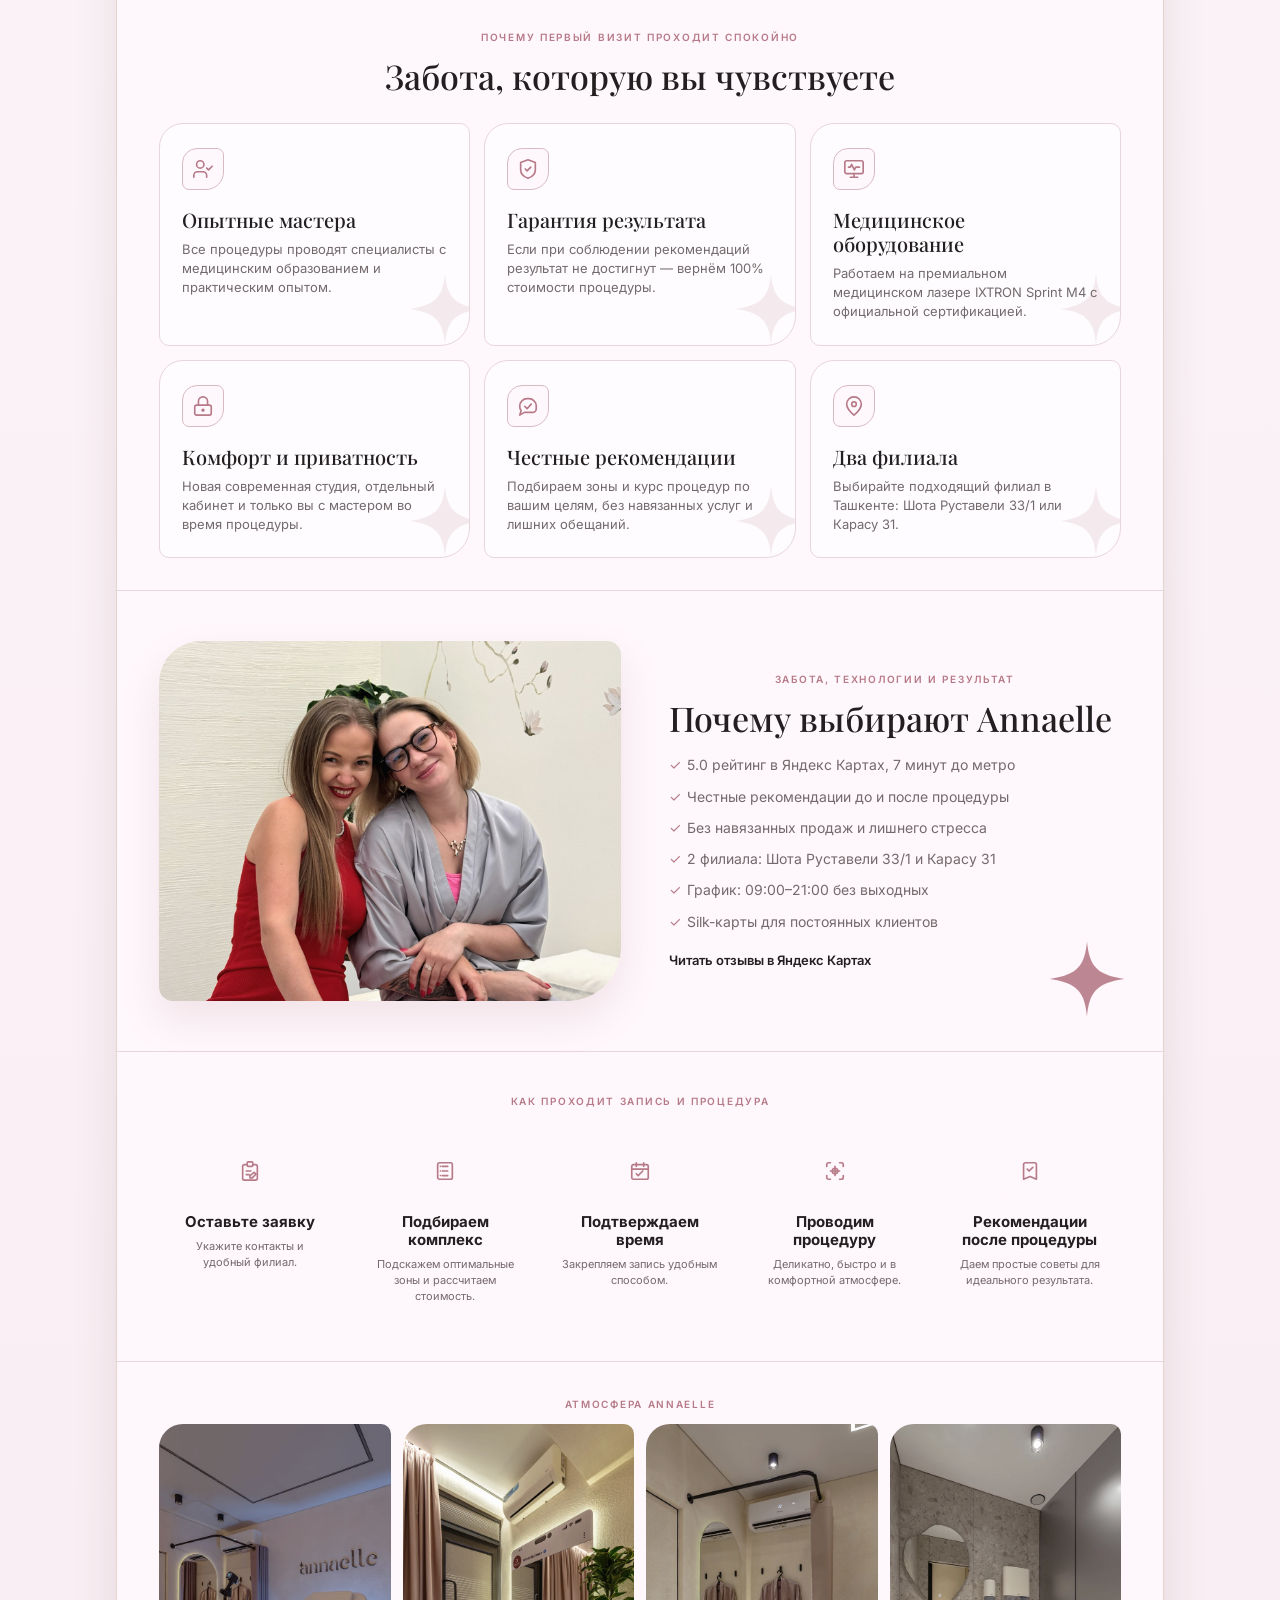
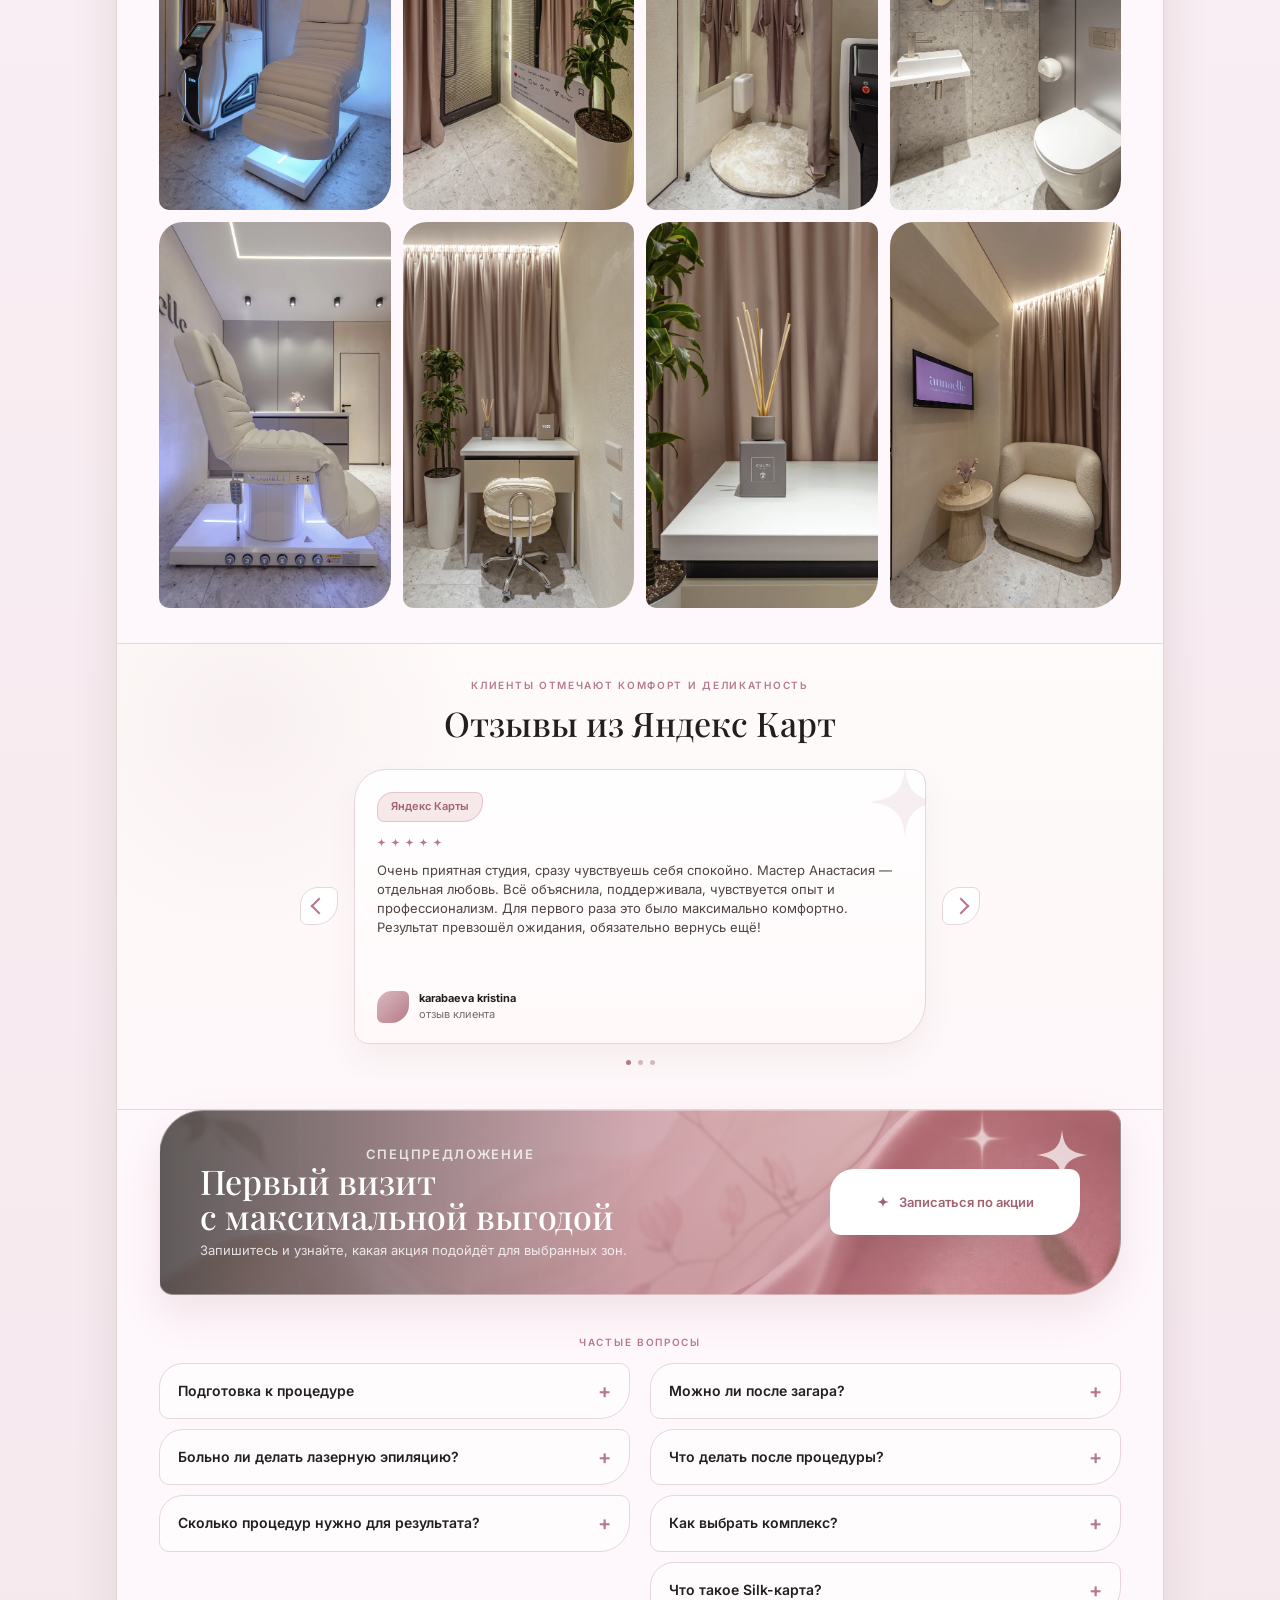
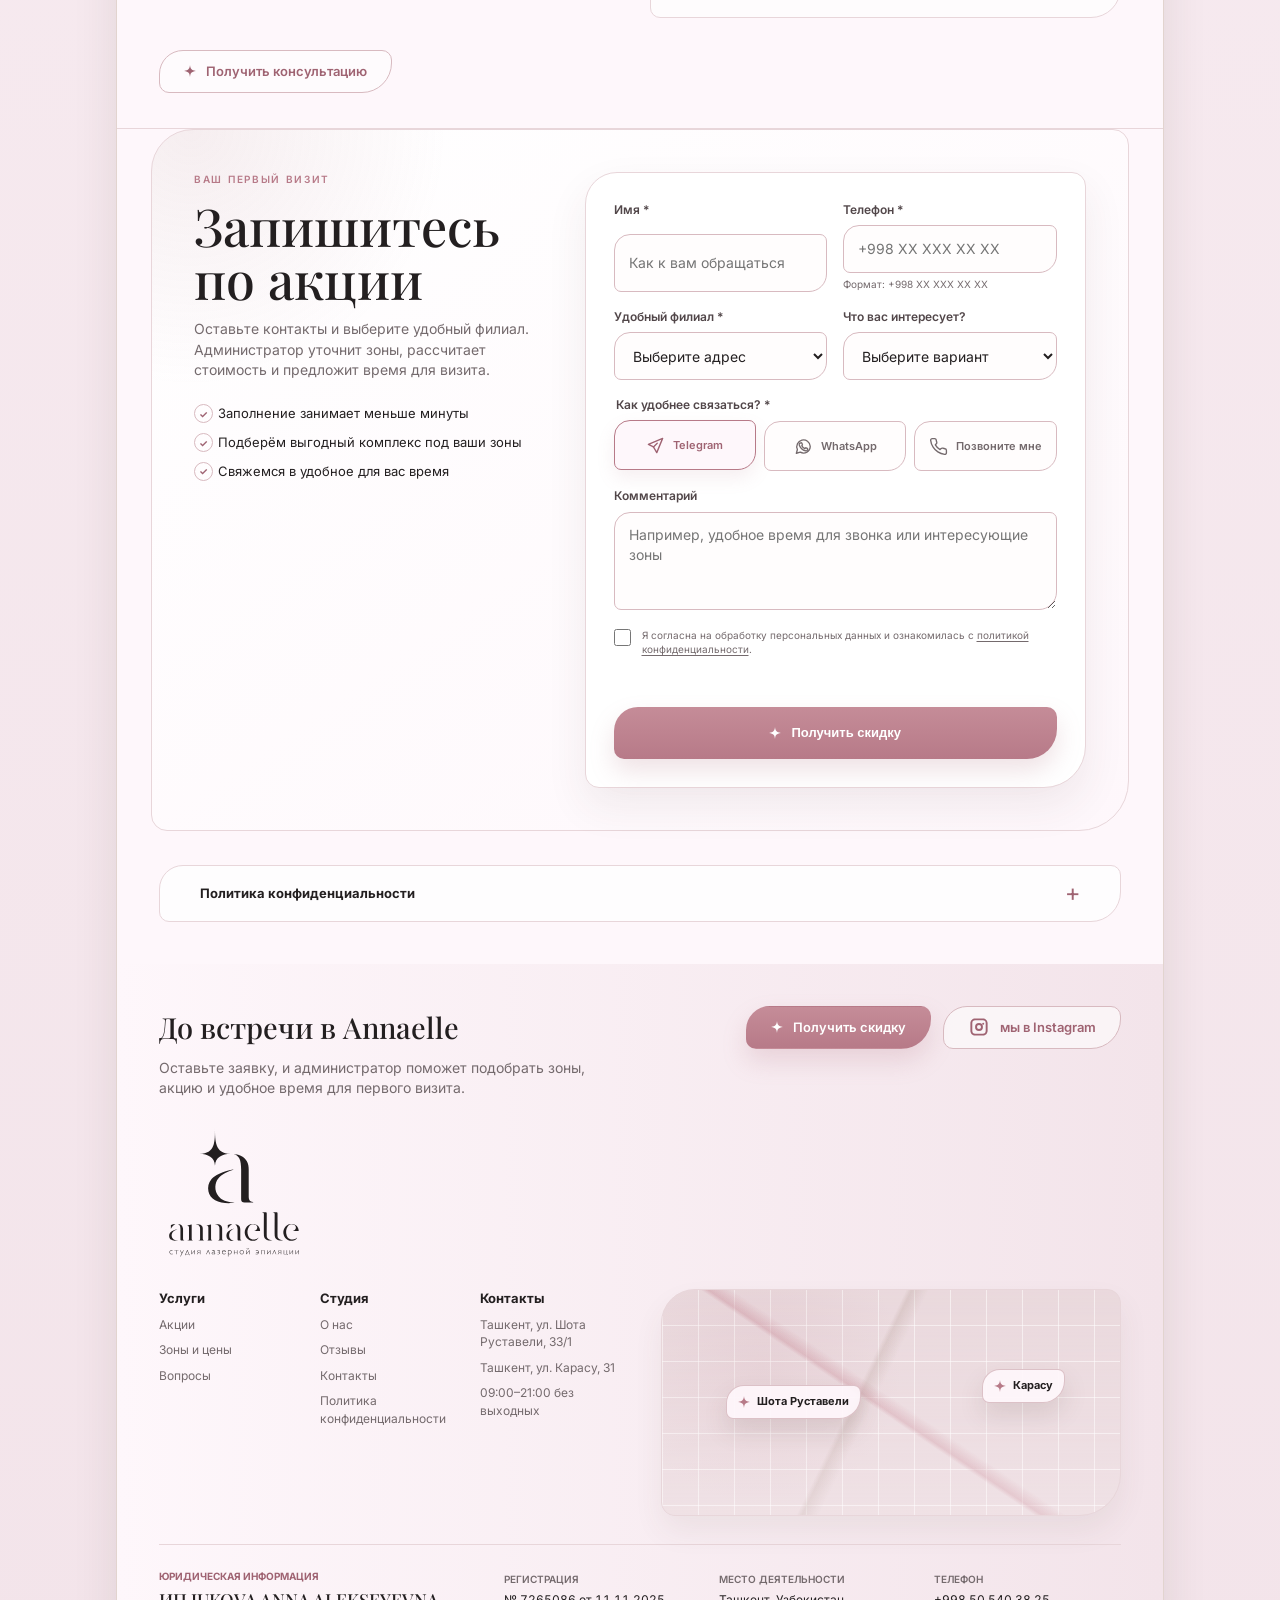
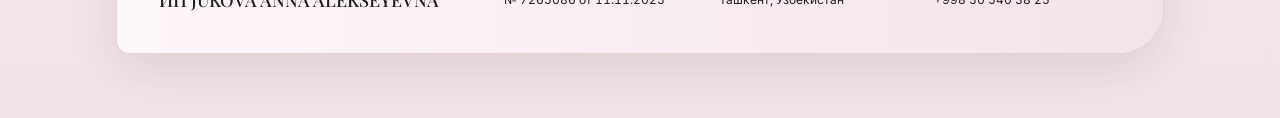
==== commit 59d07618: "Update first-visit offers with portrait photos and new prices" ====
--- a/index.html
+++ b/index.html
@@ -4,7 +4,7 @@
   <meta charset="utf-8">
   <meta name="viewport" content="width=device-width, initial-scale=1">
   <title>Лазерная эпиляция в Ташкенте - студия Annaelle</title>
-  <meta name="description" content="Лазерная эпиляция в Ташкенте в студии Annaelle. Два филиала, медицинское оборудование, гарантия результата и скидка до 30% на первый визит.">
+  <meta name="description" content="Лазерная эпиляция в Ташкенте в студии Annaelle. Два филиала, медицинское оборудование, гарантия результата и специальные предложения на первый визит.">
   <meta name="robots" content="index, follow, max-image-preview:large">
   <meta name="theme-color" content="#fef7fb">
   <link rel="canonical" href="https://annaelle.uz/main">
@@ -24,7 +24,7 @@
   <link rel="preconnect" href="https://fonts.gstatic.com" crossorigin>
   <link rel="preload" href="annaelle-work/assets/hero-main-960.webp" as="image" type="image/webp" fetchpriority="high">
   <link href="https://fonts.googleapis.com/css2?family=Inter:wght@400;500;600;700&family=Playfair+Display:wght@500;600&display=swap" rel="stylesheet">
-  <link rel="stylesheet" href="styles.css?v=20260822-1">
+  <link rel="stylesheet" href="styles.css?v=20260925-1">
   <script type="application/ld+json">
   {
     "@context": "https://schema.org",
@@ -33,7 +33,7 @@
     "url": "https://annaelle.uz/main",
     "image": "https://efilym89.github.io/MGLending/annaelle-work/assets/hero-main-1800.webp",
     "description": "Студия лазерной эпиляции в Ташкенте",
-    "priceRange": "299000-699000 UZS",
+    "priceRange": "220000-590000 UZS",
     "sameAs": [
       "https://www.instagram.com/annaelle.laser",
       "https://yandex.ru/maps/org/annaelle/238400073401/"
@@ -126,7 +126,7 @@
           <div class="hero-action">
             <a class="btn btn-filled" href="#lead-form">
               <span class="brand-star" aria-hidden="true"></span>
-              <span>Получить скидку до 30%</span>
+              <span>Записаться по акции</span>
             </a>
             <a class="btn btn-outline" href="#packages">
               <span class="brand-star" aria-hidden="true"></span>
@@ -171,53 +171,41 @@
         </div>
       </section>
 
-      <section class="section section-packages" id="packages">
-        <p class="section-kicker">выберите акцию под себя</p>
-        <h2>Акции с выгодой на первый визит</h2>
-        <div class="package-grid">
-          <article class="package-card">
-            <img class="package-photo" src="images/offer-new-1-760.webp" srcset="images/offer-new-1-380.webp 380w, images/offer-new-1-760.webp 760w" sizes="(max-width: 680px) calc(100vw - 74px), 300px" alt="Лазерная эпиляция подмышек и бикини в Annaelle" width="760" height="440" loading="lazy" decoding="async">
-            <h3>Подмышки + бикини</h3>
-            <ul>
-              <li>Подмышки</li>
-              <li>Классическое бикини</li>
-            </ul>
-            <div class="price-row">
-              <strong>299 000 <span>сум</span></strong>
-              <del>400 000 сум</del>
-            </div>
-            <a class="btn btn-filled" href="#lead-form"><span class="brand-star" aria-hidden="true"></span>Записаться</a>
-          </article>
-          <article class="package-card featured">
-            <span class="badge">популярная</span>
-            <img class="package-photo" src="images/offer-new-2-760.webp" srcset="images/offer-new-2-380.webp 380w, images/offer-new-2-760.webp 760w" sizes="(max-width: 680px) calc(100vw - 74px), 300px" alt="Лазерная эпиляция любых трёх зон в Annaelle" width="760" height="440" loading="lazy" decoding="async">
-            <h3>Любые 3 зоны</h3>
-            <ul>
-              <li>Выбирайте любые 3 зоны</li>
-              <li>Консультация и подбор комплекса</li>
-            </ul>
-            <div class="price-row">
-              <strong>540 000 <span>сум</span></strong>
-              <del>640 000 сум</del>
-            </div>
-            <a class="btn btn-filled" href="#lead-form"><span class="brand-star" aria-hidden="true"></span>Записаться</a>
-          </article>
-          <article class="package-card">
-            <img class="package-photo" src="images/offer-new-3-760.webp" srcset="images/offer-new-3-380.webp 380w, images/offer-new-3-760.webp 760w" sizes="(max-width: 680px) calc(100vw - 74px), 300px" alt="Лазерная эпиляция всех зон в Annaelle" width="760" height="440" loading="lazy" decoding="async">
-            <h3>Все зоны</h3>
-            <ul>
-              <li>Комплекс на все тело</li>
-              <li>Максимальная выгода</li>
-            </ul>
-            <div class="price-row">
-              <strong>699 000 <span>сум</span></strong>
-              <del>1 300 000 сум</del>
-            </div>
-            <a class="btn btn-filled" href="#lead-form"><span class="brand-star" aria-hidden="true"></span>Записаться</a>
-          </article>
-        </div>
-        <p class="note">Акция действует только на первое посещение</p>
-      </section>
+      <section class="section section-packages offers-current" id="packages" data-offers-version="20260925">
+  <p class="section-kicker">Специальные предложения Annaelle</p>
+  <h2>Акции с выгодой на первый визит</h2>
+  <div class="package-grid"><article class="package-card offer-card" data-offer="bikini-underarms">
+
+      <div class="offer-photo offer-photo--underarm" role="img" aria-label="Лазерная эпиляция подмышек в студии Annaelle"></div>
+      <div class="offer-content">
+        <h3>Бикини + подмышки</h3>
+        <p class="offer-description">Две зоны в одном комплексе</p>
+        <div class="price-row"><strong><span class="offer-price">220 000</span> <span class="offer-currency">сум</span></strong></div>
+        <a class="btn btn-filled" href="#lead-form" data-select-offer="Бикини + подмышки"><span class="brand-star" aria-hidden="true"></span><span>Записаться</span></a>
+      </div>
+    </article>
+<article class="package-card offer-card featured" data-offer="three-zones">
+      <span class="badge">популярная</span>
+      <img class="offer-photo offer-photo--legs" src="images/offer-202609-legs-760.webp" srcset="images/offer-202609-legs-380.webp 380w, images/offer-202609-legs-760.webp 760w" sizes="(max-width: 680px) calc(100vw - 76px), 300px" loading="lazy" decoding="async" alt="Специалист Annaelle проводит лазерную эпиляцию голеней" width="760" height="950">
+      <div class="offer-content">
+        <h3>Три зоны</h3>
+        <p class="offer-description">Бикини, голени и подмышки</p>
+        <div class="price-row"><strong><span class="offer-price">380 000</span> <span class="offer-currency">сум</span></strong></div>
+        <a class="btn btn-filled" href="#lead-form" data-select-offer="Три зоны"><span class="brand-star" aria-hidden="true"></span><span>Записаться</span></a>
+      </div>
+    </article>
+<article class="package-card offer-card" data-offer="full-body">
+
+      <img class="offer-photo offer-photo--body" src="images/offer-202609-body-760.webp" srcset="images/offer-202609-body-380.webp 380w, images/offer-202609-body-760.webp 760w" sizes="(max-width: 680px) calc(100vw - 76px), 300px" loading="lazy" decoding="async" alt="Процедура лазерной эпиляции в Annaelle" width="760" height="950">
+      <div class="offer-content">
+        <h3>Всё тело</h3>
+        <p class="offer-description">Без ограничений по зонам</p>
+        <div class="price-row"><strong><span class="offer-price">590 000</span> <span class="offer-currency">сум</span></strong></div>
+        <a class="btn btn-filled" href="#lead-form" data-select-offer="Всё тело"><span class="brand-star" aria-hidden="true"></span><span>Записаться</span></a>
+      </div>
+    </article></div>
+  <p class="note">Предложения действуют только на первое посещение</p>
+</section>
 
       <section class="section benefits" id="benefits">
         <p class="section-kicker">почему первый визит проходит спокойно</p>
@@ -366,7 +354,7 @@
         </div>
         <a class="btn btn-light" href="#lead-form">
           <span class="brand-star" aria-hidden="true"></span>
-          <span>Получить скидку до 30%</span>
+          <span>Записаться по акции</span>
         </a>
         <span class="sparkle cta-sparkle" aria-hidden="true"></span>
       </section>
@@ -416,7 +404,7 @@
       <section class="application" id="lead-form" aria-labelledby="lead-form-title">
         <div class="application-copy">
           <p class="section-kicker">Ваш первый визит</p>
-          <h2 id="lead-form-title">Получите скидку до 30%</h2>
+          <h2 id="lead-form-title">Запишитесь по акции</h2>
           <p>Оставьте контакты и выберите удобный филиал. Администратор уточнит зоны, рассчитает стоимость и предложит время для визита.</p>
           <ul class="application-points">
             <li>Заполнение занимает меньше минуты</li>
@@ -448,9 +436,9 @@
               <span>Что вас интересует?</span>
               <select name="offer">
                 <option value="">Выберите вариант</option>
-                <option value="Подмышки + бикини">Подмышки + бикини</option>
-                <option value="Любые 3 зоны">Любые 3 зоны</option>
-                <option value="Все зоны">Все зоны</option>
+                <option value="Бикини + подмышки">Бикини + подмышки</option>
+                <option value="Три зоны">Три зоны</option>
+                <option value="Всё тело">Всё тело</option>
                 <option value="Нужна консультация">Нужна консультация</option>
               </select>
             </label>
@@ -577,9 +565,9 @@
     </section>
   </main>
 
-  <a class="btn btn-filled mobile-apply" href="#lead-form"><span class="brand-star" aria-hidden="true"></span>Получить скидку до 30%</a>
-
-  <script src="i18n.js?v=20260822-1"></script>
-  <script src="script.js?v=20260822-1"></script>
+  <a class="btn btn-filled mobile-apply" href="#lead-form"><span class="brand-star" aria-hidden="true"></span>Записаться по акции</a>
+
+  <script src="i18n.js?v=20260925-1"></script>
+  <script src="script.js?v=20260925-1"></script>
 </body>
 </html>
--- a/styles.css
+++ b/styles.css
@@ -2697,3 +2697,40 @@
     padding-inline: 14px;
   }
 }
+
+/* First-visit offers, approved September 2026. */
+
+.offers-current { padding-top: 40px; padding-bottom: 34px; }
+.offers-current h2 { margin-bottom: 28px; }
+.offers-current .package-grid { gap: 18px; align-items: stretch; }
+.offers-current .offer-card { display: flex; flex-direction: column; min-height: 0; padding: 12px; overflow: hidden; text-align: left; }
+.offer-photo { display: block; width: 100%; aspect-ratio: 4 / 5; height: auto; object-fit: contain; border-radius: 24px 10px 30px 10px; background-color: #f3e4ea; margin: 0; }
+.offer-photo--underarm { background-image: url('images/offer-202609-underarm.webp'); background-size: 367.3469% auto; background-position: 49.806% 45%; }
+.offer-photo--legs { object-position: 50% 53%; }
+.offer-photo--body { object-position: 50% 39%; }
+.offers-current .badge { top: 24px; left: 24px; z-index: 1; }
+.offer-content { display: flex; flex: 1; flex-direction: column; padding: 22px 10px 10px; }
+.offers-current .offer-card h3 { font-family: var(--serif); font-size: 25px; font-weight: 500; line-height: 1.2; margin: 0 0 9px; letter-spacing: -.4px; }
+.offer-description { font-size: 13px; color: var(--muted); line-height: 1.5; margin: 0; min-height: 40px; }
+.offers-current .price-row { justify-content: flex-start; margin: auto 0 19px; padding-top: 18px; }
+.offers-current .price-row strong { font-size: 34px; color: var(--rose-dark); line-height: 1.15; letter-spacing: -.9px; }
+.offers-current .price-row .offer-price { color: inherit; font-size: inherit; }
+.offers-current .price-row .offer-currency { font-size: 16px; font-weight: 500; color: var(--muted); letter-spacing: 0; }
+.offers-current .offer-card .btn { min-height: 47px; margin-top: 0; font-size: 13px; width: 100%; }
+.offers-current .note { margin-top: 23px; font-size: 12px; }
+@media (max-width: 680px) {
+  .offers-current { padding: 30px 18px 28px; }
+  .offers-current h2 { font-size: 30px; line-height: 1.15; margin-bottom: 23px; }
+  .offers-current .section-kicker { font-size: 9px; letter-spacing: 1.3px; }
+  .offers-current .package-grid { gap: 18px; }
+  .offers-current .offer-card { padding: 10px; }
+  .offer-photo { aspect-ratio: 4 / 3; object-fit: cover; }
+  .offer-photo--underarm { background-size: 351.7915% auto; background-position: 49.806% 45.56%; }
+  .offer-content { padding: 18px 8px 9px; }
+  .offers-current .offer-card h3 { font-size: 25px; }
+  .offer-description { min-height: 0; font-size: 13px; }
+  .offers-current .price-row { margin: 16px 0 17px; padding-top: 0; }
+  .offers-current .price-row strong { width: auto; font-size: 32px; }
+  .offers-current .offer-card .btn { min-height: 48px; }
+  .offers-current .note { font-size: 11px; line-height: 1.5; }
+}
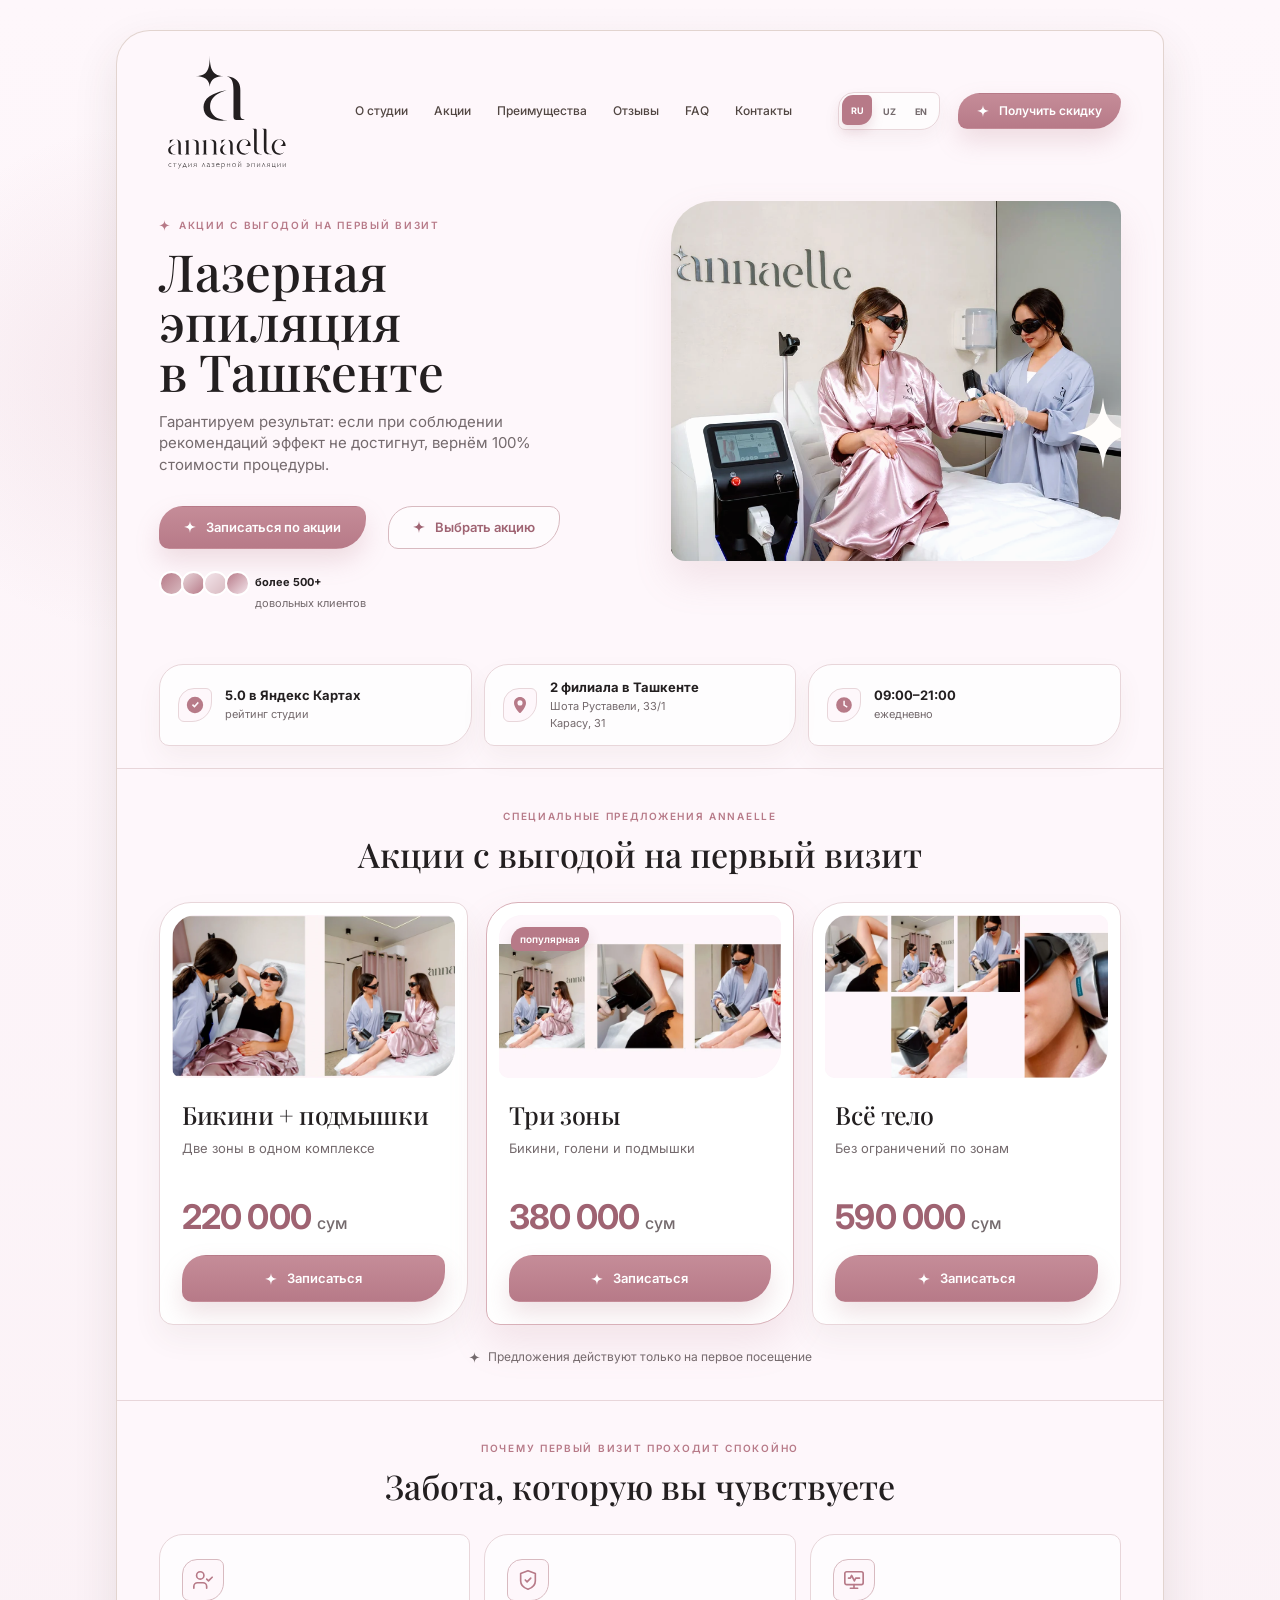
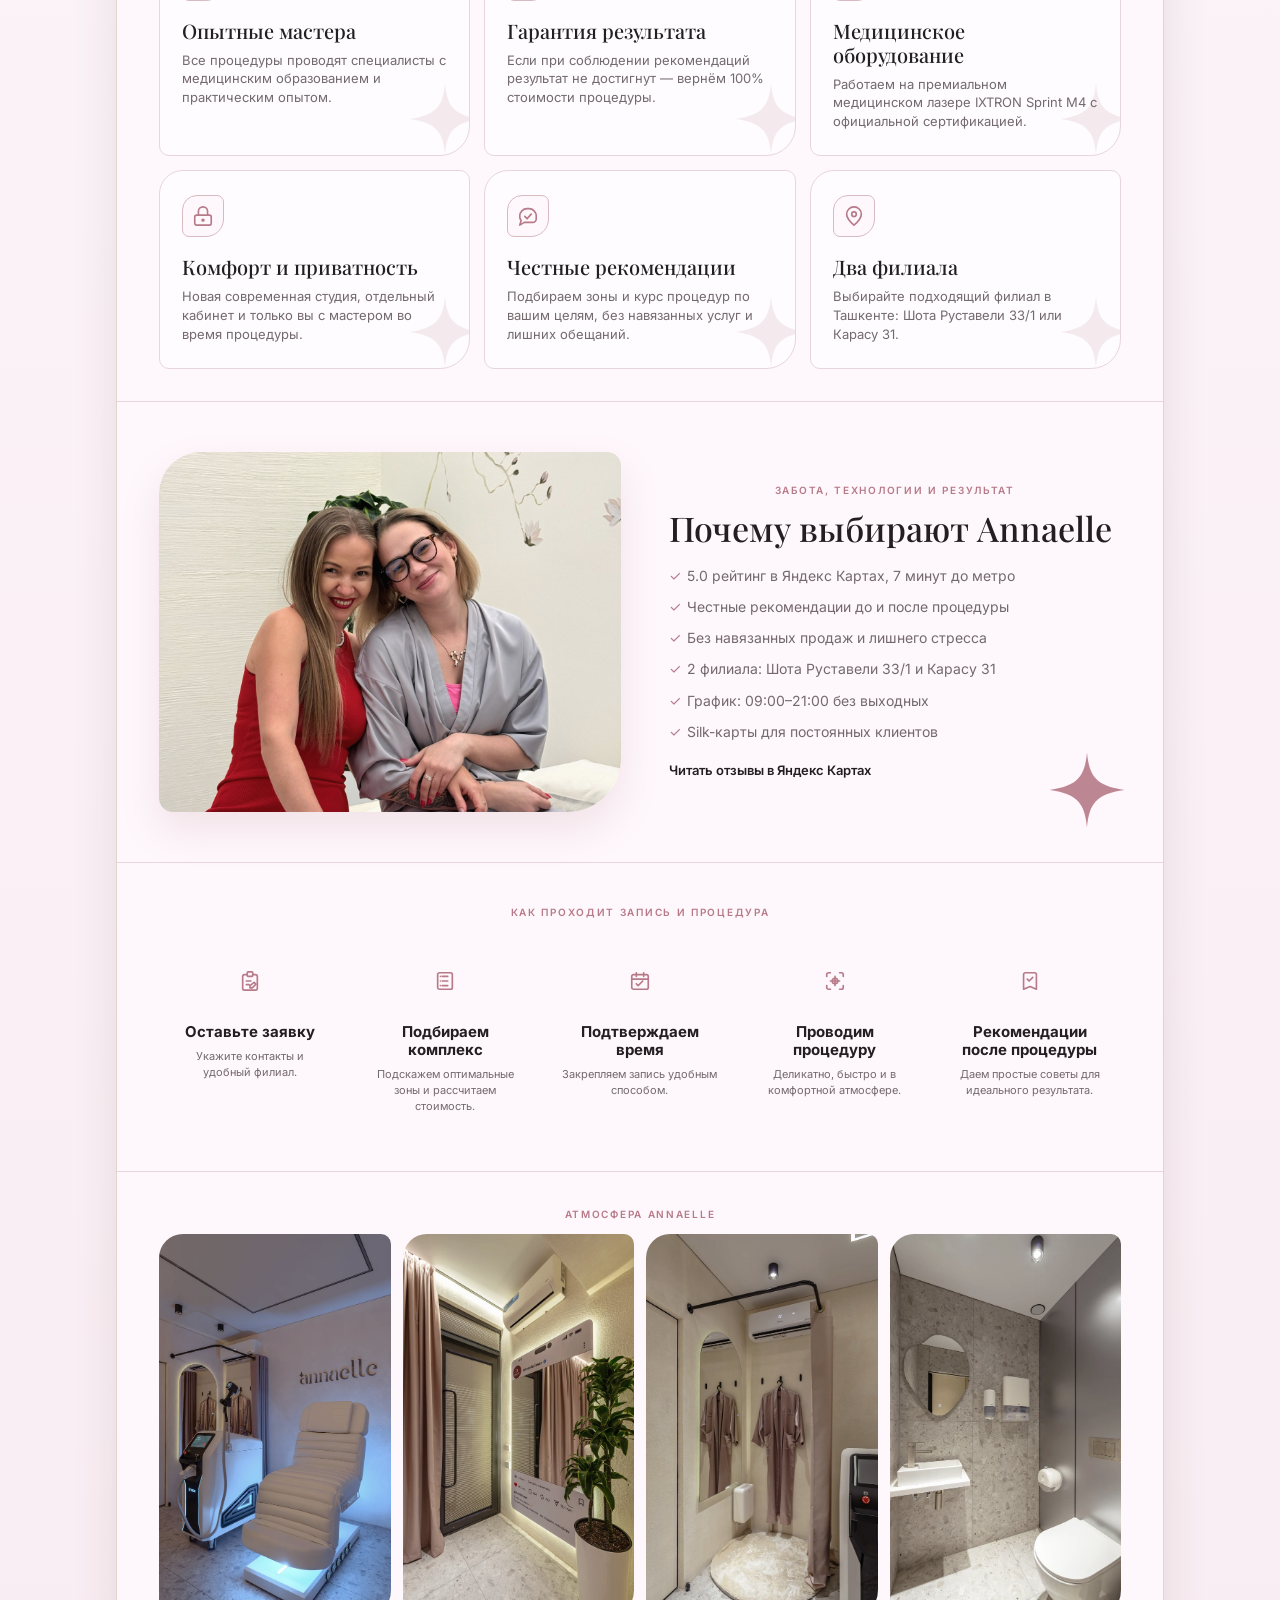
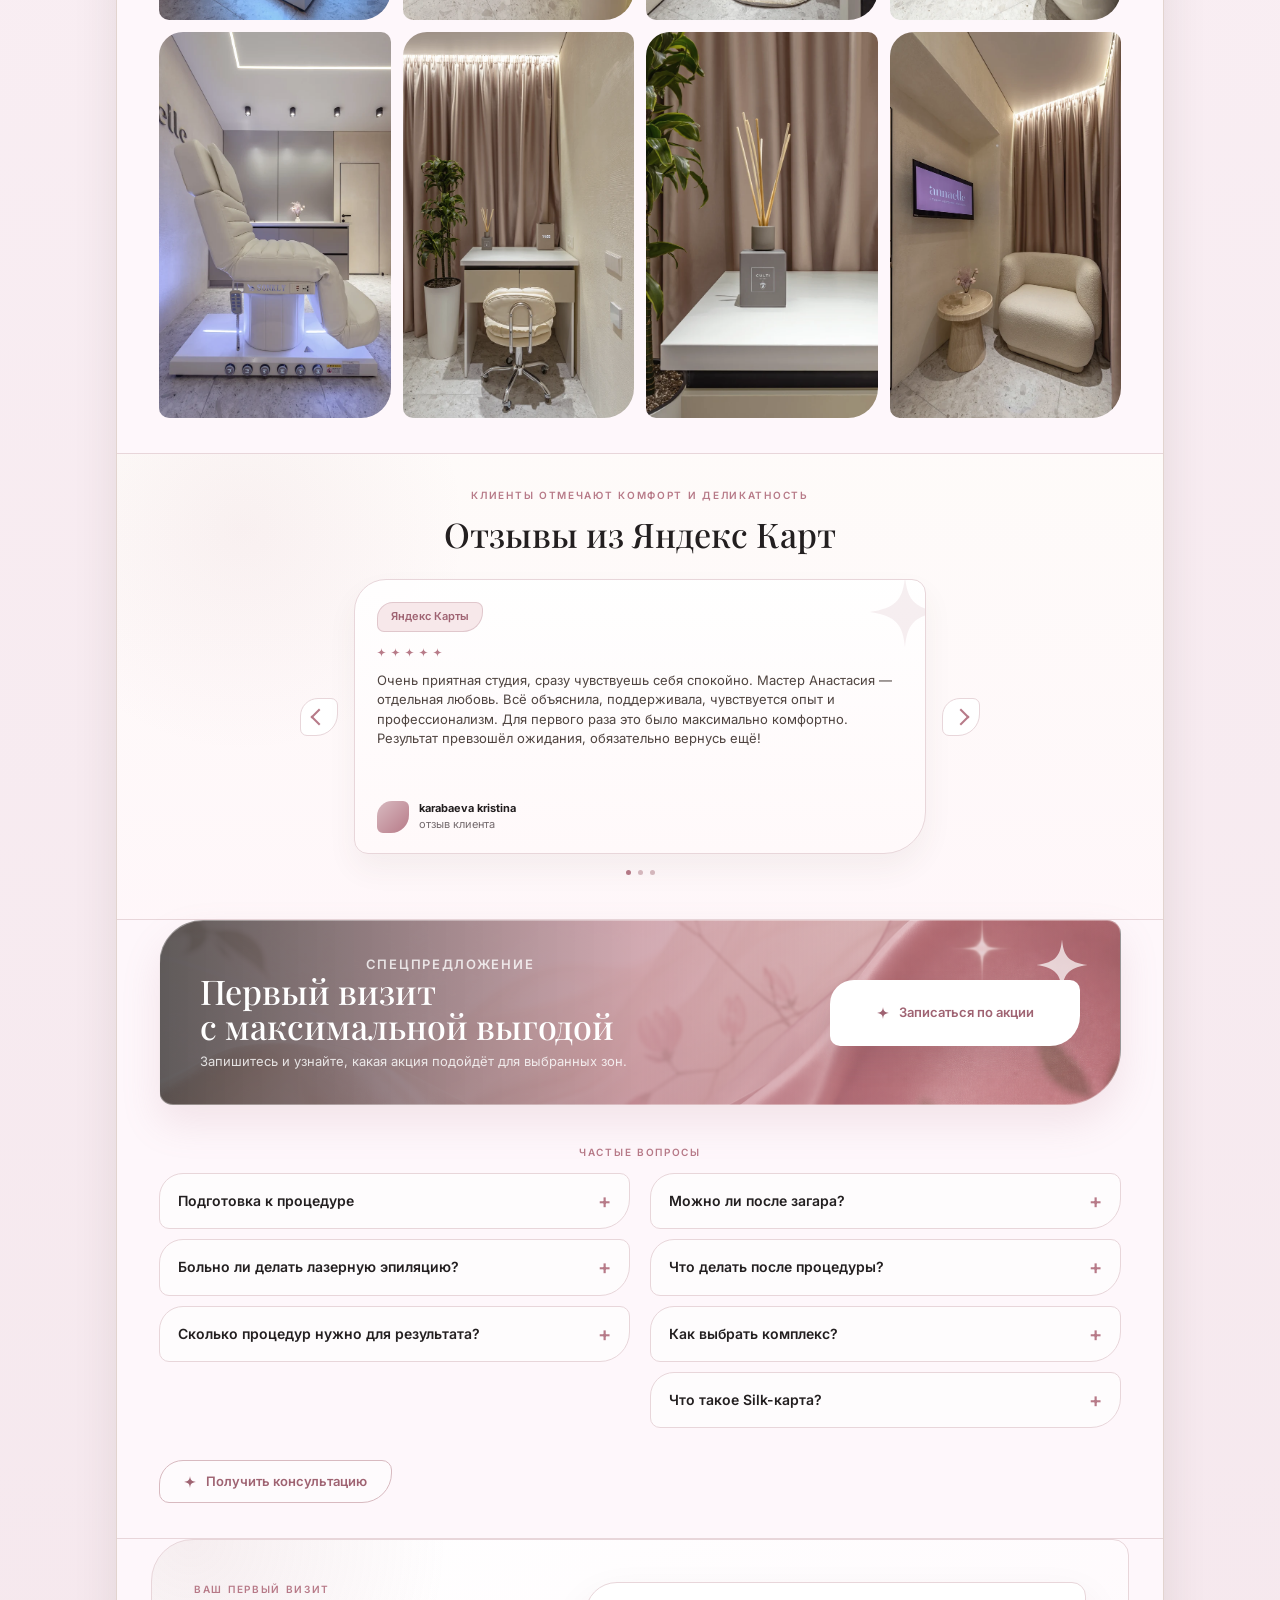
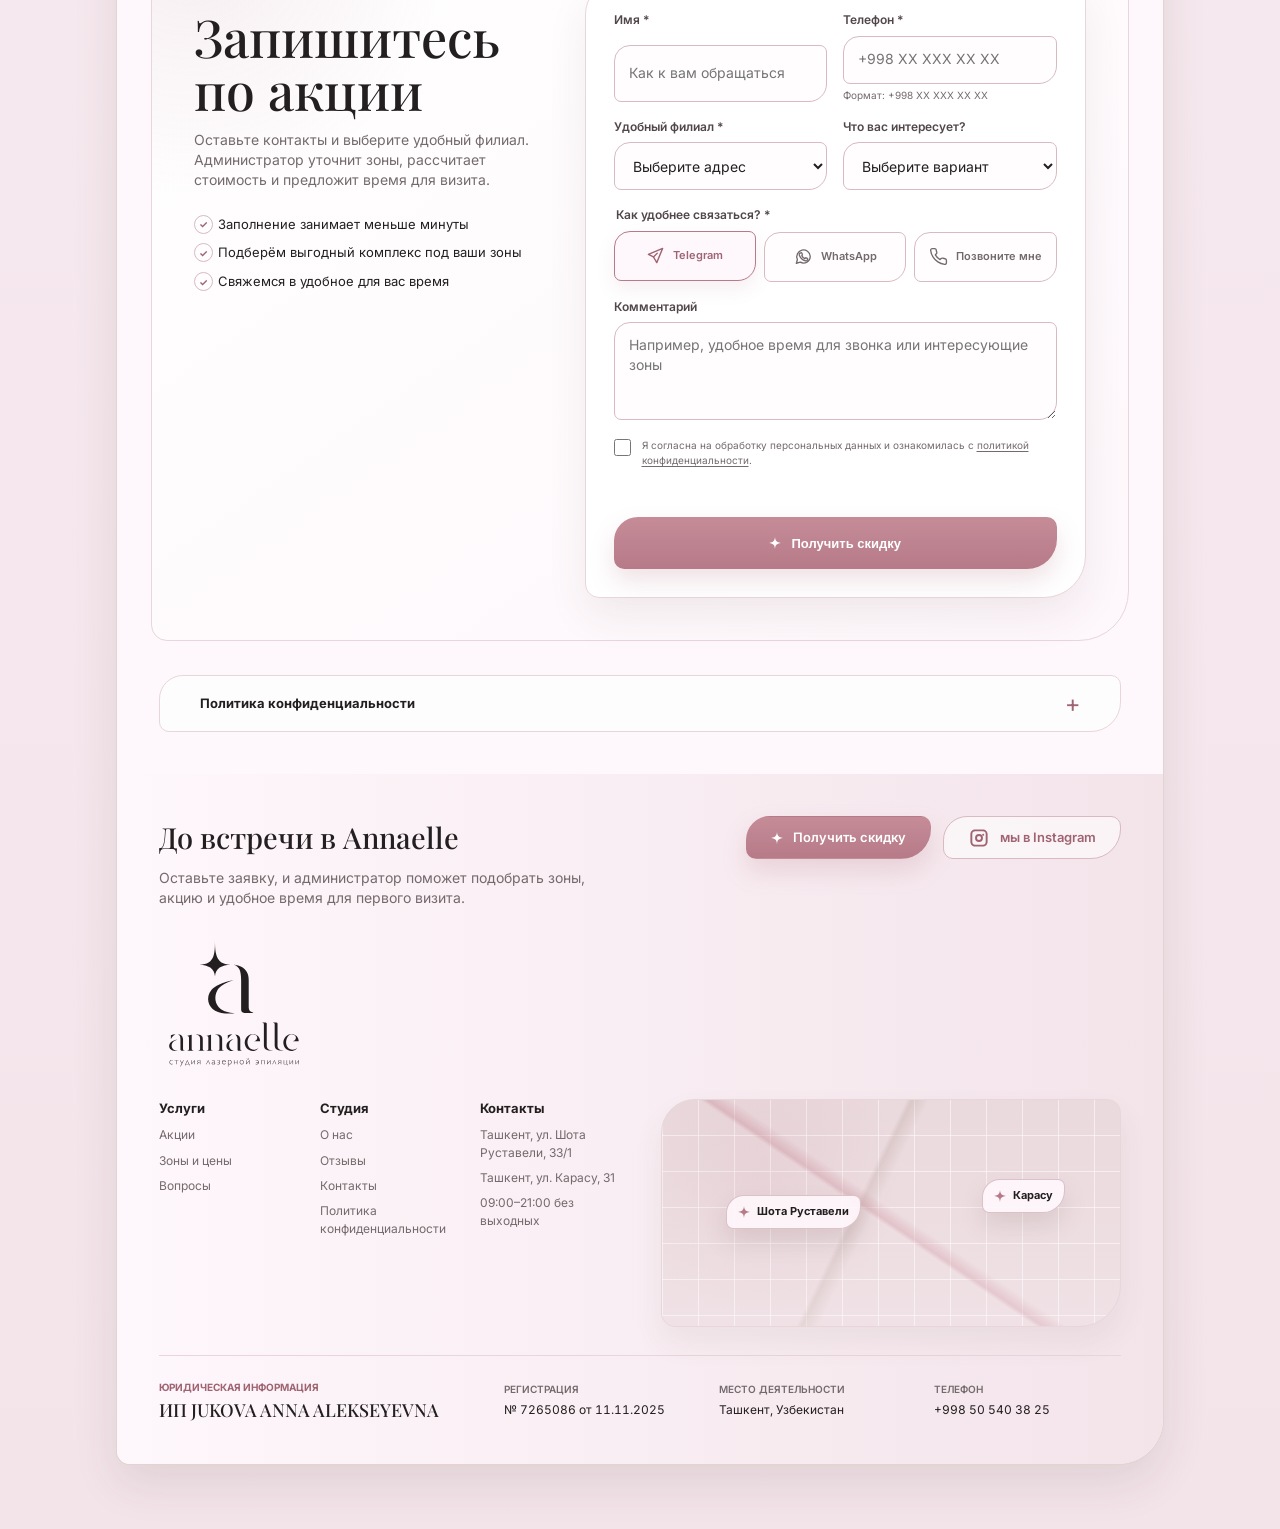
==== commit b1e99084: "Restore original offer collages with current prices" ====
--- a/index.html
+++ b/index.html
@@ -24,7 +24,7 @@
   <link rel="preconnect" href="https://fonts.gstatic.com" crossorigin>
   <link rel="preload" href="annaelle-work/assets/hero-main-960.webp" as="image" type="image/webp" fetchpriority="high">
   <link href="https://fonts.googleapis.com/css2?family=Inter:wght@400;500;600;700&family=Playfair+Display:wght@500;600&display=swap" rel="stylesheet">
-  <link rel="stylesheet" href="styles.css?v=20260925-1">
+  <link rel="stylesheet" href="styles.css?v=20260925-2">
   <script type="application/ld+json">
   {
     "@context": "https://schema.org",
@@ -171,12 +171,12 @@
         </div>
       </section>
 
-      <section class="section section-packages offers-current" id="packages" data-offers-version="20260925">
+      <section class="section section-packages offers-current" id="packages" data-offers-version="20260925-2">
   <p class="section-kicker">Специальные предложения Annaelle</p>
   <h2>Акции с выгодой на первый визит</h2>
   <div class="package-grid"><article class="package-card offer-card" data-offer="bikini-underarms">
 
-      <div class="offer-photo offer-photo--underarm" role="img" aria-label="Лазерная эпиляция подмышек в студии Annaelle"></div>
+      <img class="offer-photo offer-photo--original" src="images/offer-new-1-760.webp" alt="Лазерная эпиляция бикини и подмышек в Annaelle" width="760" height="440" decoding="async">
       <div class="offer-content">
         <h3>Бикини + подмышки</h3>
         <p class="offer-description">Две зоны в одном комплексе</p>
@@ -186,7 +186,7 @@
     </article>
 <article class="package-card offer-card featured" data-offer="three-zones">
       <span class="badge">популярная</span>
-      <img class="offer-photo offer-photo--legs" src="images/offer-202609-legs-760.webp" srcset="images/offer-202609-legs-380.webp 380w, images/offer-202609-legs-760.webp 760w" sizes="(max-width: 680px) calc(100vw - 76px), 300px" loading="lazy" decoding="async" alt="Специалист Annaelle проводит лазерную эпиляцию голеней" width="760" height="950">
+      <img class="offer-photo offer-photo--original" src="images/offer-new-2-760.webp" alt="Бикини, голени и подмышки — три зоны в Annaelle" width="760" height="440" decoding="async">
       <div class="offer-content">
         <h3>Три зоны</h3>
         <p class="offer-description">Бикини, голени и подмышки</p>
@@ -196,7 +196,7 @@
     </article>
 <article class="package-card offer-card" data-offer="full-body">
 
-      <img class="offer-photo offer-photo--body" src="images/offer-202609-body-760.webp" srcset="images/offer-202609-body-380.webp 380w, images/offer-202609-body-760.webp 760w" sizes="(max-width: 680px) calc(100vw - 76px), 300px" loading="lazy" decoding="async" alt="Процедура лазерной эпиляции в Annaelle" width="760" height="950">
+      <img class="offer-photo offer-photo--original" src="images/offer-new-3-760.webp" alt="Лазерная эпиляция всего тела в Annaelle" width="760" height="440" decoding="async">
       <div class="offer-content">
         <h3>Всё тело</h3>
         <p class="offer-description">Без ограничений по зонам</p>
@@ -567,7 +567,7 @@
 
   <a class="btn btn-filled mobile-apply" href="#lead-form"><span class="brand-star" aria-hidden="true"></span>Записаться по акции</a>
 
-  <script src="i18n.js?v=20260925-1"></script>
-  <script src="script.js?v=20260925-1"></script>
+  <script src="i18n.js?v=20260925-2"></script>
+  <script src="script.js?v=20260925-2"></script>
 </body>
 </html>
--- a/styles.css
+++ b/styles.css
@@ -2708,6 +2708,7 @@
 .offer-photo--underarm { background-image: url('images/offer-202609-underarm.webp'); background-size: 367.3469% auto; background-position: 49.806% 45%; }
 .offer-photo--legs { object-position: 50% 53%; }
 .offer-photo--body { object-position: 50% 39%; }
+.offers-current .offer-photo--original { aspect-ratio: 19 / 11; height: auto; object-fit: contain; object-position: center; background: #fcf5f9; }
 .offers-current .badge { top: 24px; left: 24px; z-index: 1; }
 .offer-content { display: flex; flex: 1; flex-direction: column; padding: 22px 10px 10px; }
 .offers-current .offer-card h3 { font-family: var(--serif); font-size: 25px; font-weight: 500; line-height: 1.2; margin: 0 0 9px; letter-spacing: -.4px; }
